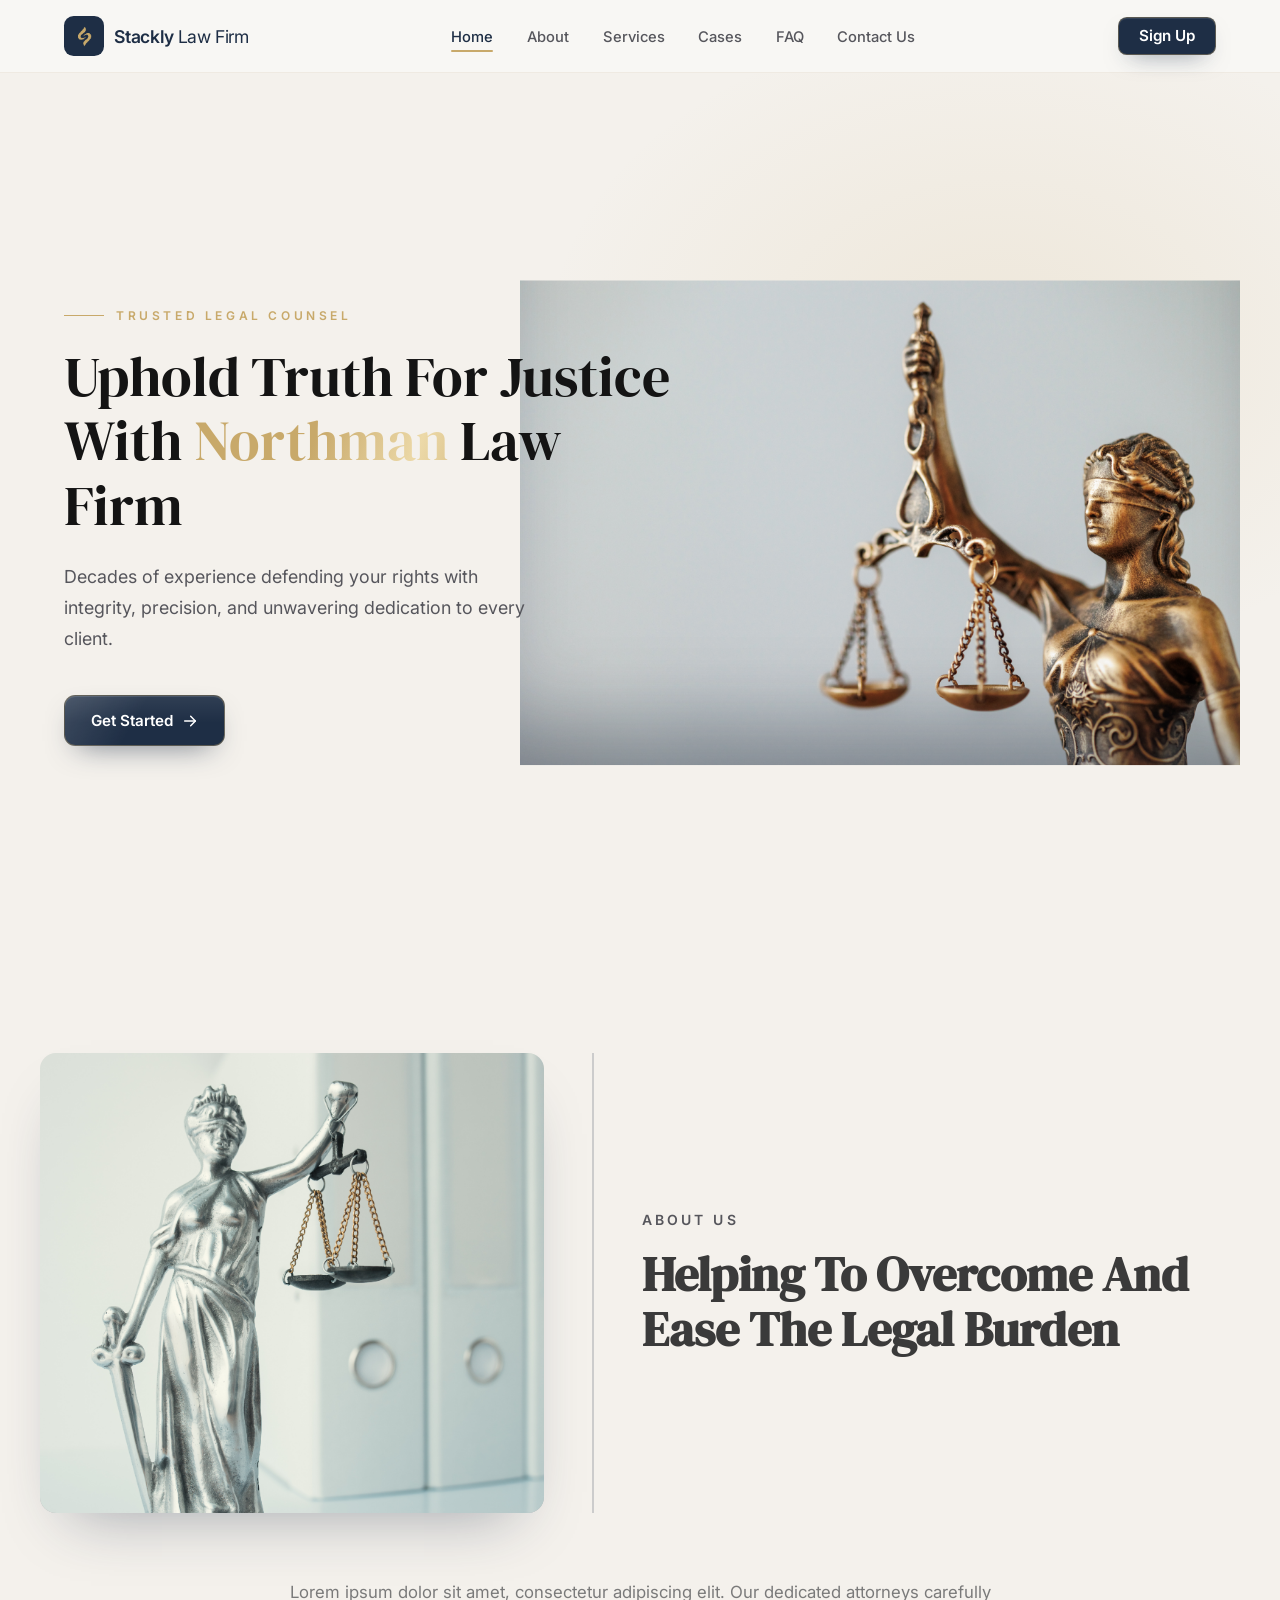
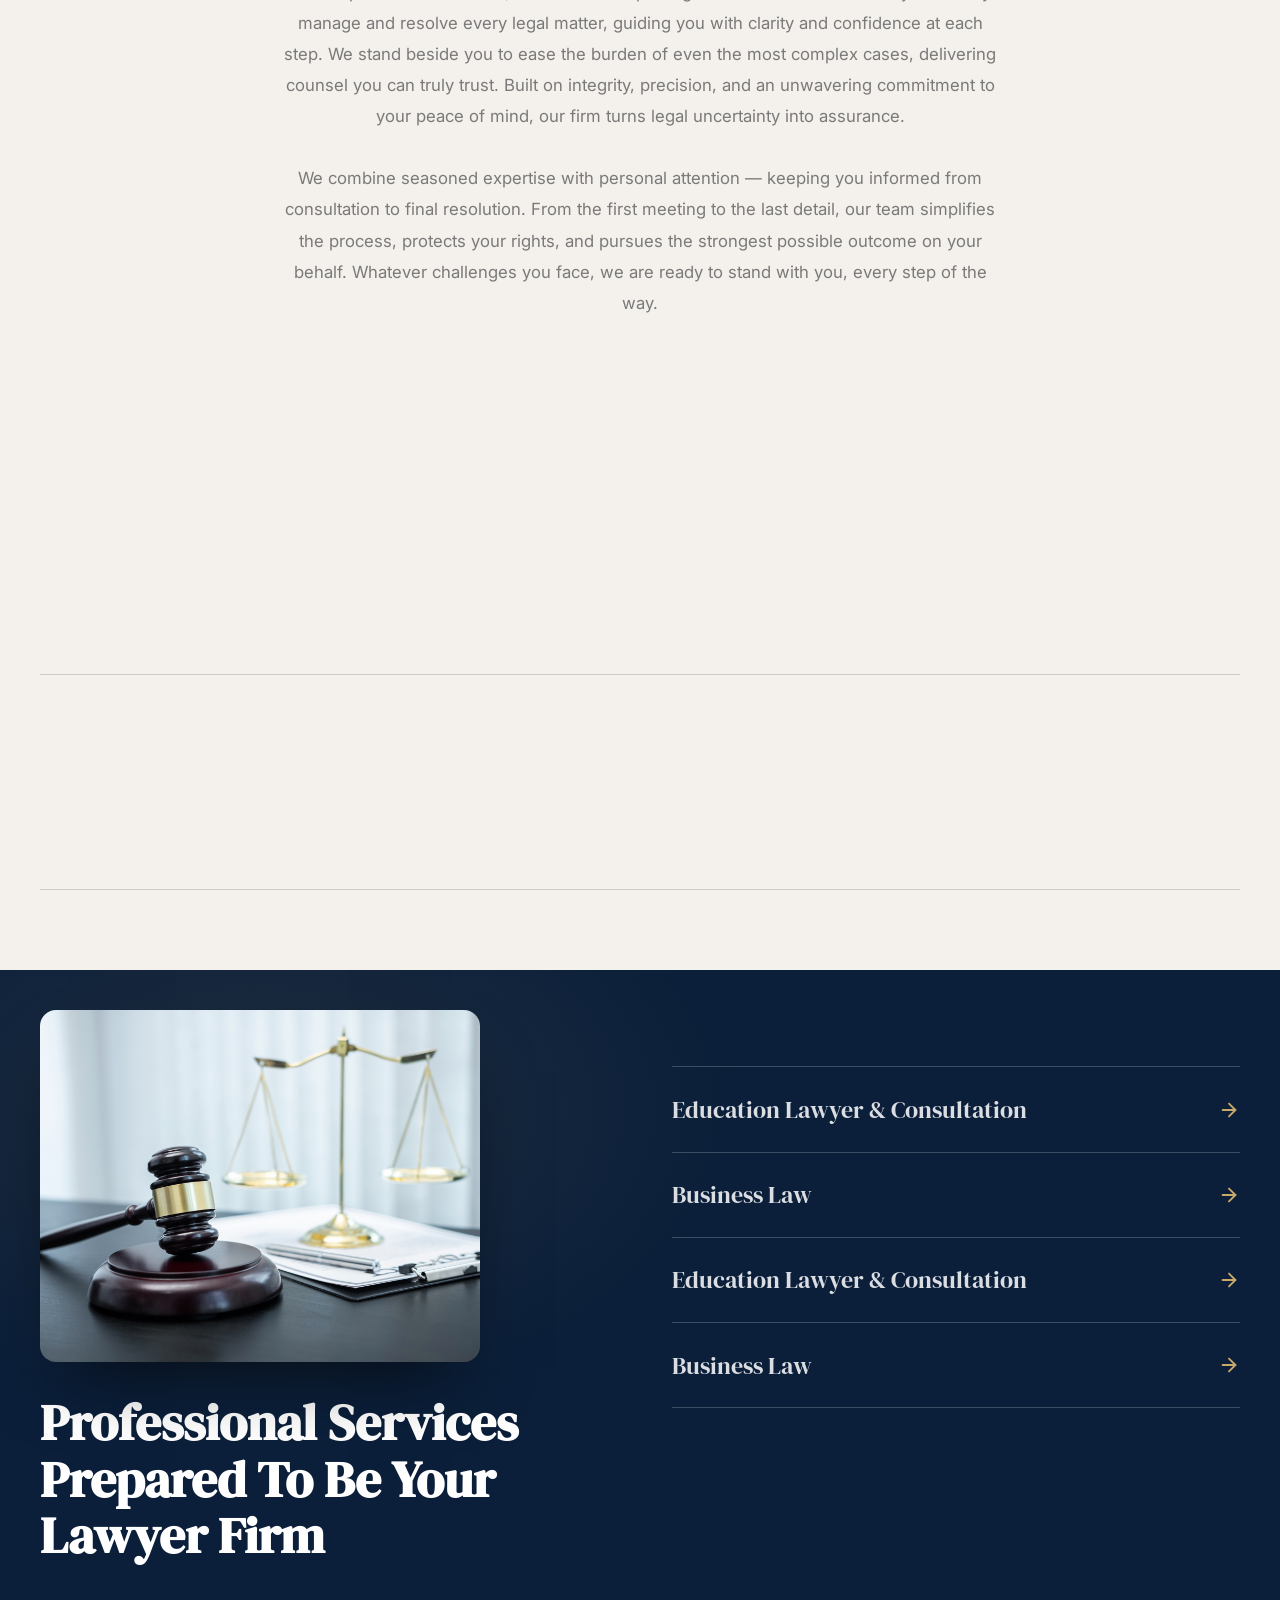
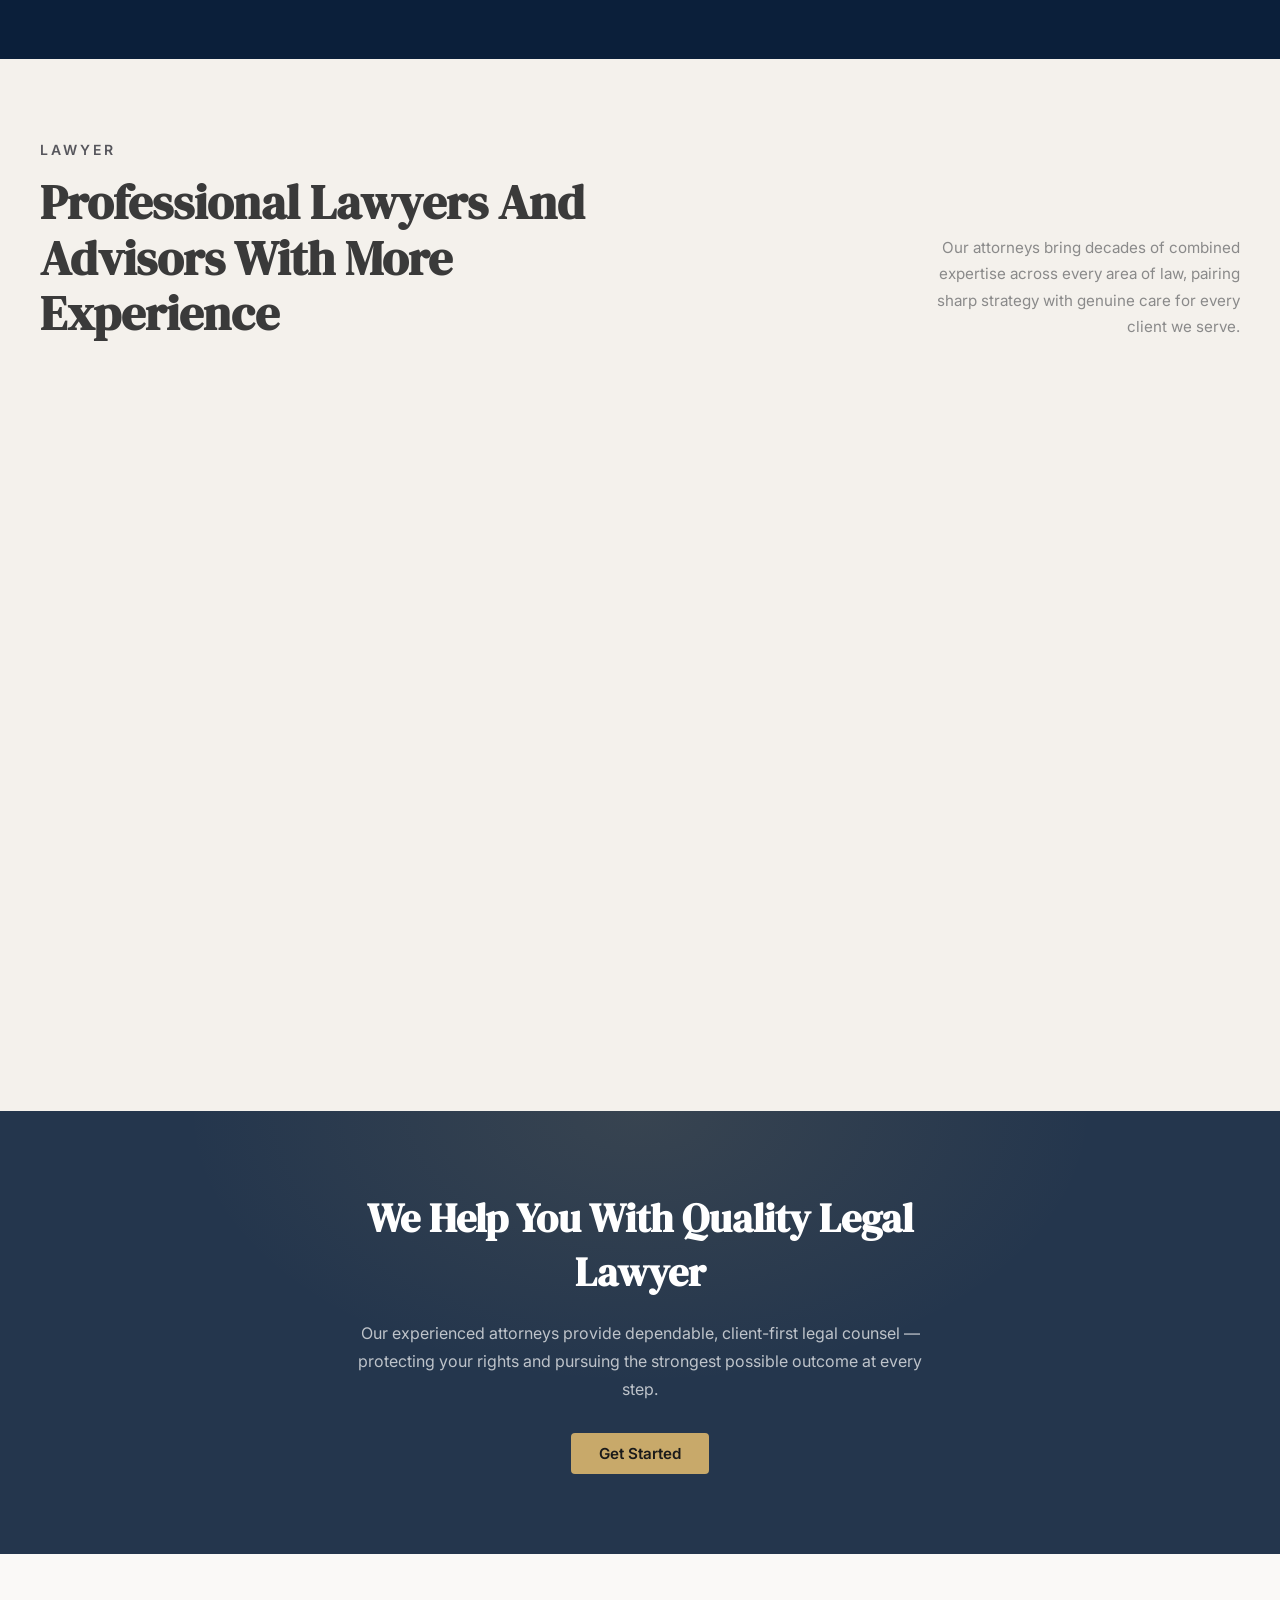
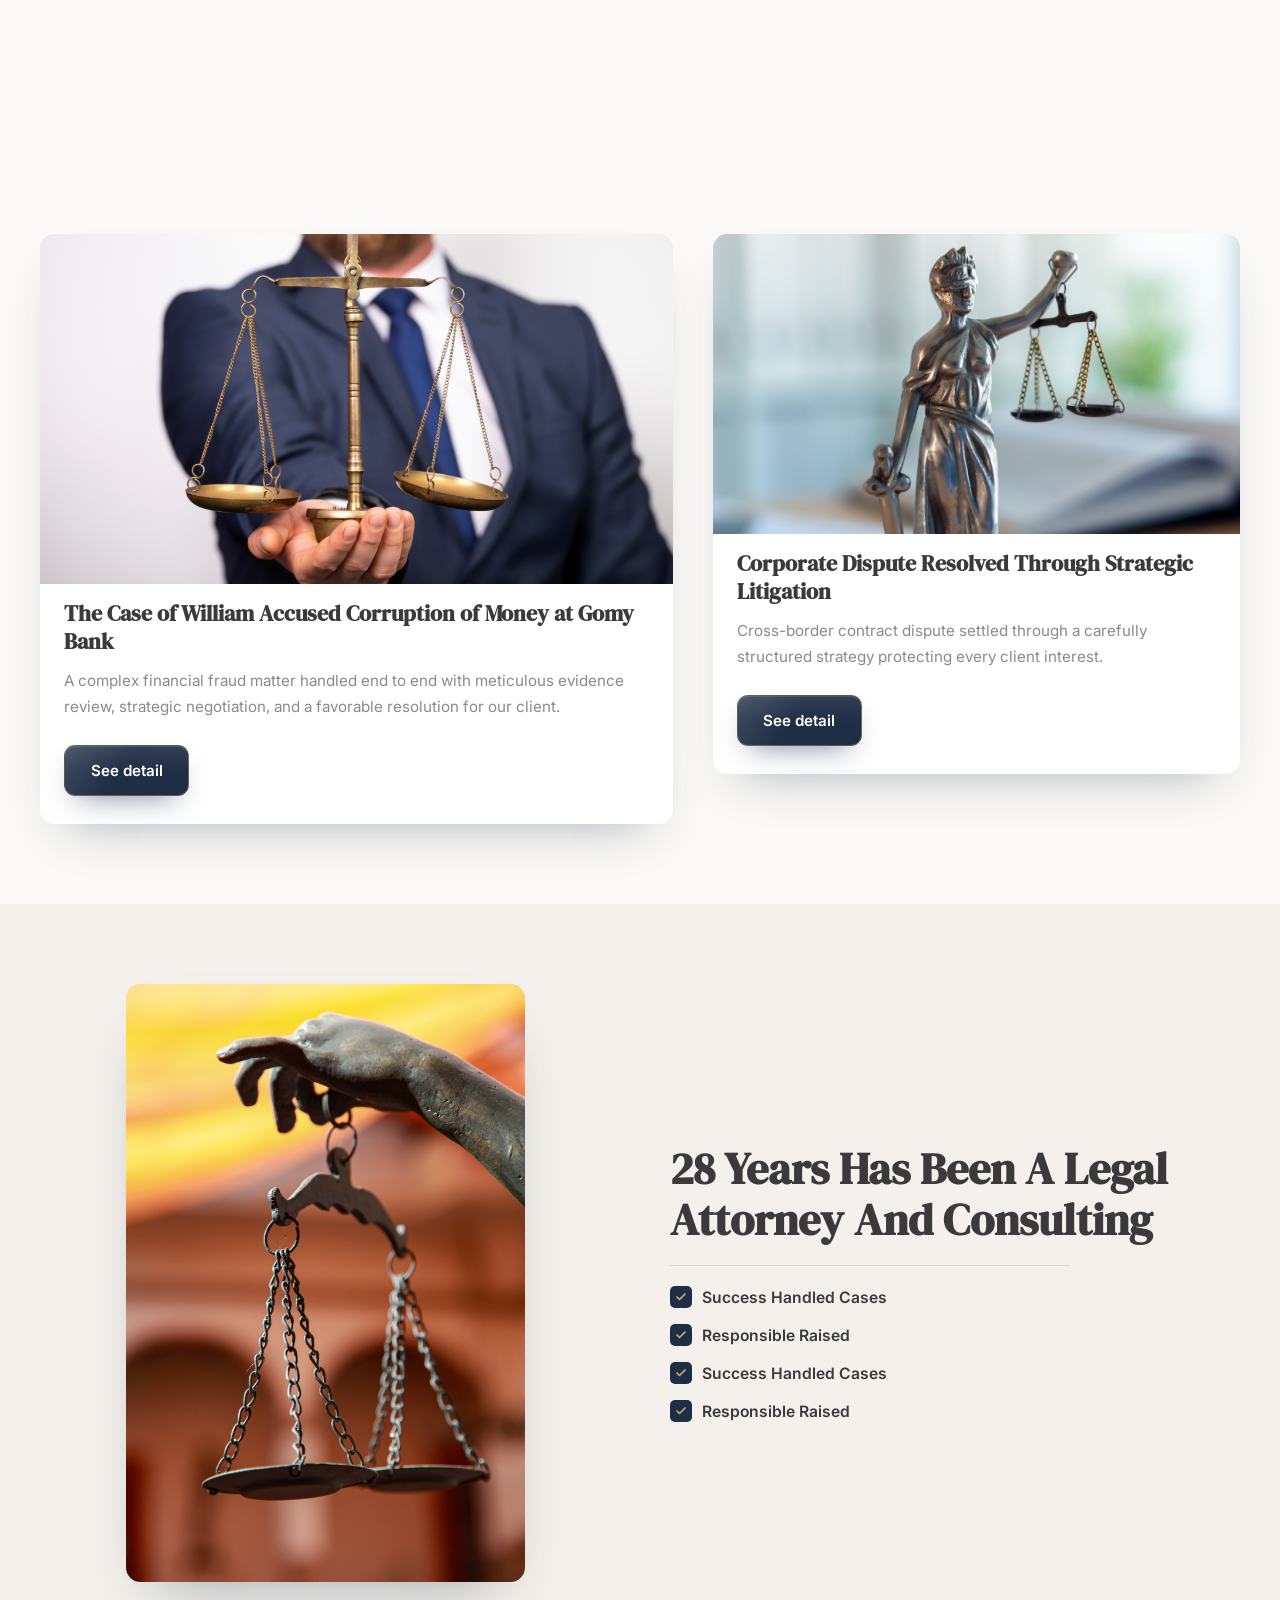
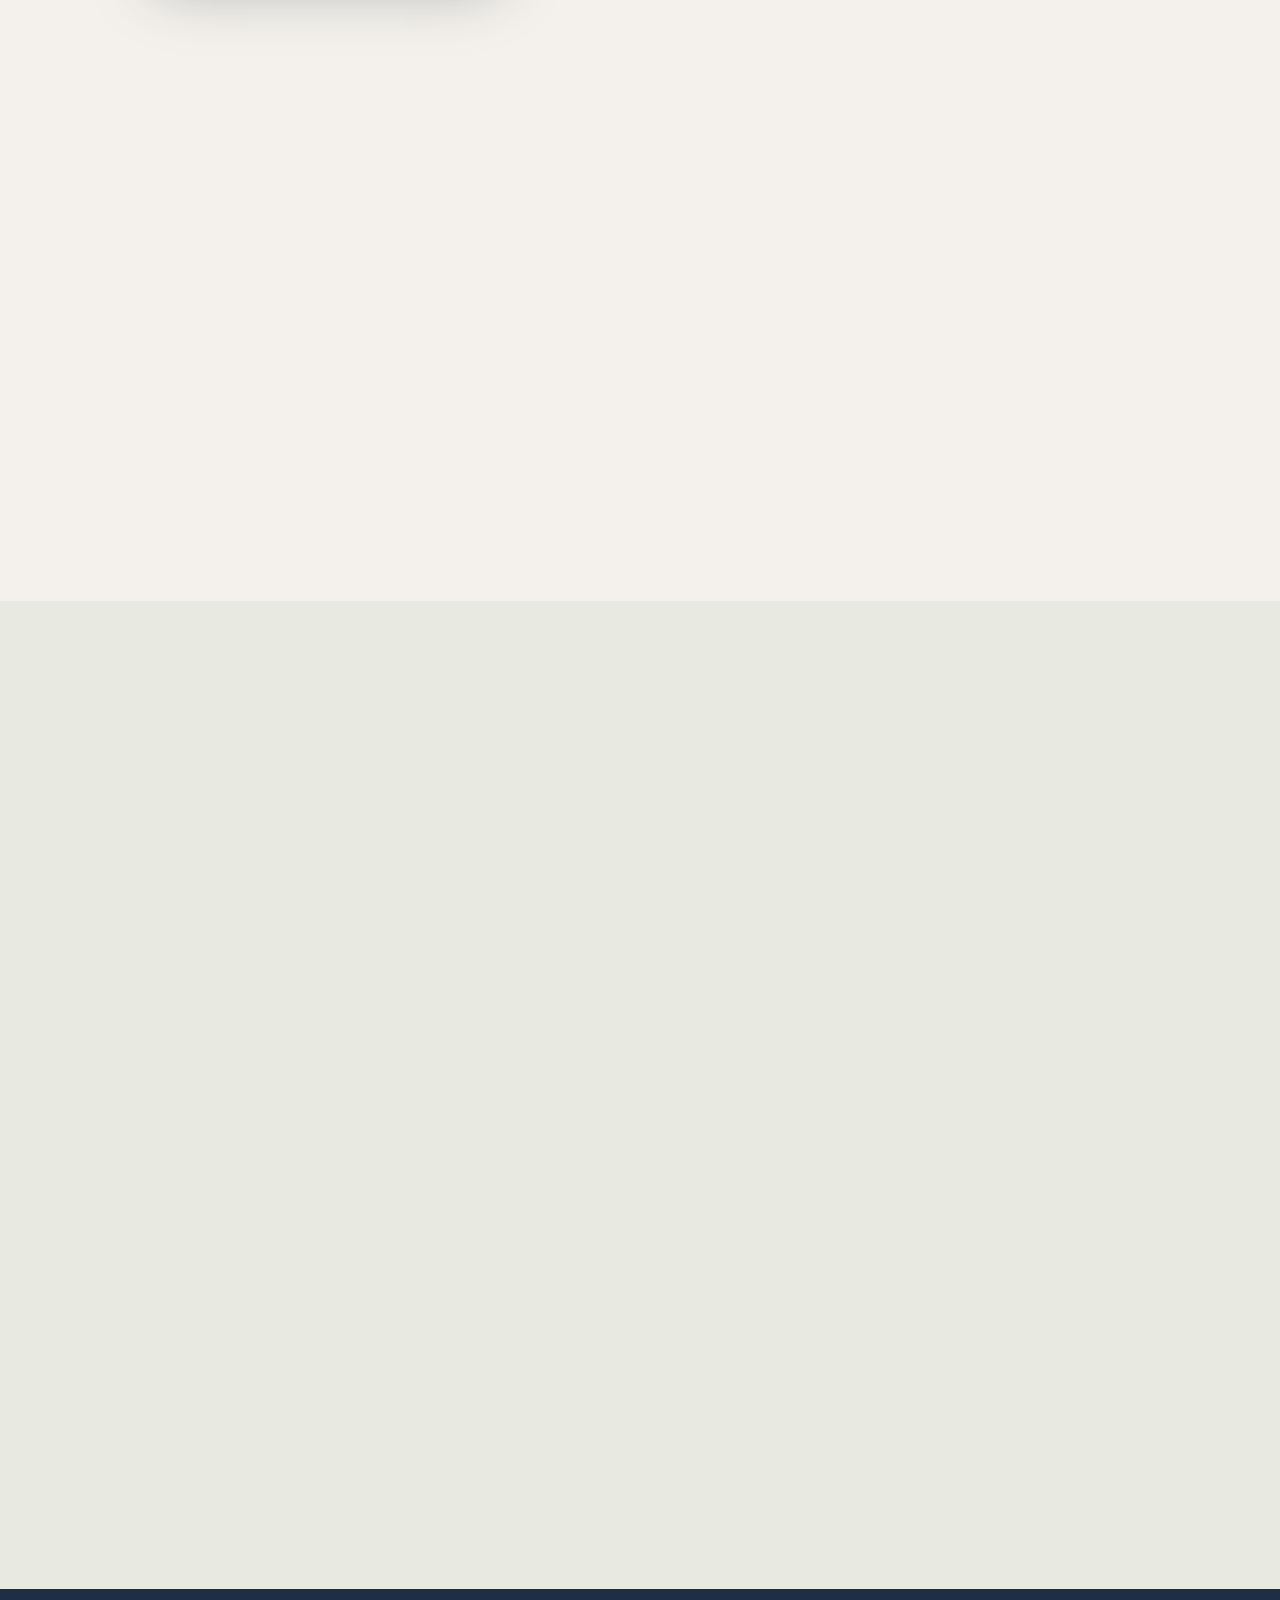
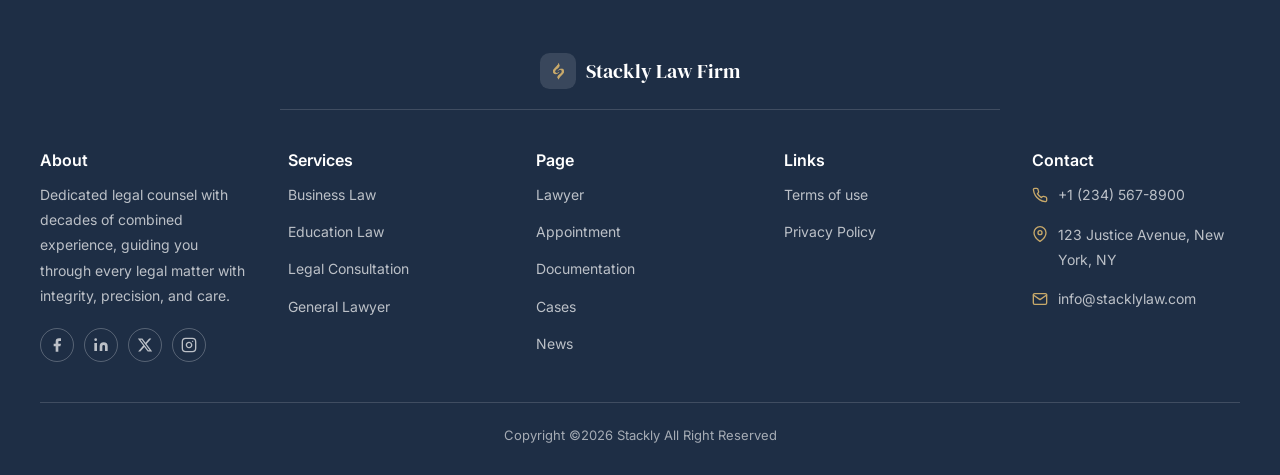
==== index.html @ 325bd368 "first commit" ====
<!DOCTYPE html>
<html lang="en">
  <head>
    <meta charset="UTF-8" />
    <meta name="viewport" content="width=device-width, initial-scale=1.0" />
    <title>Stackly Law Firm</title>
    <meta
      name="description"
      content="Uphold truth for justice with Northman Law Firm."
    />
    <link rel="preconnect" href="https://fonts.googleapis.com" />
    <link rel="preconnect" href="https://fonts.gstatic.com" crossorigin />
    <link
      href="https://fonts.googleapis.com/css2?family=DM+Serif+Display&family=Inter:wght@400;500;600&display=swap"
      rel="stylesheet"
    />
    <link rel="stylesheet" href="styles.css" />
  </head>
  <body>
    <header class="navbar" id="navbar">
      <nav class="nav-inner" aria-label="Main navigation">
        <a href="index.html" class="brand">
          <span class="brand-icon" aria-hidden="true">
            <span class="logo-img"></span>
          </span>
          <span class="brand-text"
            >Stackly <span class="brand-text-light">Law Firm</span></span
          >
        </a>

        <ul class="nav-links">
          <li><a href="index.html" class="nav-link is-active">Home</a></li>
          <li><a href="about.html" class="nav-link">About</a></li>
          <li><a href="services.html" class="nav-link">Services</a></li>
          <li><a href="cases.html" class="nav-link">Cases</a></li>
          <li><a href="faq.html" class="nav-link">FAQ</a></li>
          <li><a href="contact.html" class="nav-link">Contact Us</a></li>
        </ul>

        <div class="nav-actions">
          <a href="signup.html" class="btn btn-cta"><span class="btn-label">Sign Up</span></a>
          <button
            class="nav-toggle"
            id="navToggle"
            aria-label="Open menu"
            aria-expanded="false"
            aria-controls="fullscreenMenu"
          >
            <span></span>
            <span></span>
            <span></span>
          </button>
        </div>
      </nav>
    </header>

    <!-- Premium Fullscreen Mobile Menu -->
    <div class="fs-menu" id="fullscreenMenu" aria-hidden="true" role="dialog" aria-label="Navigation menu">
      <div class="fs-menu__backdrop"></div>
      <div class="fs-menu__panel">
        <div class="fs-menu__header">
          <a href="index.html" class="fs-menu__brand">
            <span class="brand-icon" aria-hidden="true">
              <span class="logo-img"></span>
            </span>
            <span class="brand-text">Stackly <span class="brand-text-light">Law Firm</span></span>
          </a>
          <button class="fs-menu__close" id="fsMenuClose" aria-label="Close menu">
            <svg viewBox="0 0 24 24" fill="none" stroke="currentColor" stroke-width="1.8" stroke-linecap="round" stroke-linejoin="round" aria-hidden="true">
              <line x1="18" y1="6" x2="6" y2="18"/>
              <line x1="6" y1="6" x2="18" y2="18"/>
            </svg>
          </button>
        </div>

        <nav class="fs-menu__nav" aria-label="Mobile navigation">
            <ul class="fs-menu__links">
              <li><a href="index.html" class="fs-menu__link is-active" data-index="0">Home</a></li>
              <li><a href="about.html" class="fs-menu__link" data-index="1">About</a></li>
              <li><a href="services.html" class="fs-menu__link" data-index="2">Services</a></li>
              <li><a href="cases.html" class="fs-menu__link" data-index="3">Cases</a></li>
              <li><a href="faq.html" class="fs-menu__link" data-index="4">FAQ</a></li>
              <li><a href="contact.html" class="fs-menu__link" data-index="5">Contact</a></li>
            </ul>
        </nav>

        <div class="fs-menu__bottom">
          <a href="contact.html" class="fs-menu__cta">
            <span class="fs-menu__cta-text">Get Consultation</span>
            <svg viewBox="0 0 24 24" fill="none" stroke="currentColor" stroke-width="2" stroke-linecap="round" stroke-linejoin="round" aria-hidden="true">
              <line x1="4" y1="12" x2="20" y2="12"/>
              <polyline points="13 5 20 12 13 19"/>
            </svg>
          </a>

          <div class="fs-menu__info">
            <div class="fs-menu__info-block">
              <span class="fs-menu__info-label">Location</span>
              <span class="fs-menu__info-value">Stackly, Salem, Tamil Nadu</span>
            </div>
            <div class="fs-menu__info-block">
              <span class="fs-menu__info-label">Email</span>
              <a href="mailto:info@stackly.com" class="fs-menu__info-value fs-menu__info-link">info@stackly.com</a>
            </div>
            <div class="fs-menu__info-block">
              <span class="fs-menu__info-label">Working Hours</span>
              <span class="fs-menu__info-value">Mon – Sat : 9:00 AM – 7:00 PM</span>
              <span class="fs-menu__info-value fs-menu__info-muted">Sunday : Closed</span>
            </div>
          </div>

          <div class="fs-menu__social">
            <a href="404.html" class="fs-menu__social-link" aria-label="LinkedIn">
              <svg viewBox="0 0 24 24" fill="currentColor"><path d="M20.447 20.452h-3.554v-5.569c0-1.328-.027-3.037-1.852-3.037-1.853 0-2.136 1.445-2.136 2.939v5.667H9.351V9h3.414v1.561h.046c.477-.9 1.637-1.85 3.37-1.85 3.601 0 4.267 2.37 4.267 5.455v6.286zM5.337 7.433a2.062 2.062 0 01-2.063-2.065 2.064 2.064 0 112.063 2.065zm1.782 13.019H3.555V9h3.564v11.452zM22.225 0H1.771C.792 0 0 .774 0 1.729v20.542C0 23.227.792 24 1.771 24h20.451C23.2 24 24 23.227 24 22.271V1.729C24 .774 23.2 0 22.222 0h.003z"/></svg>
            </a>
            <a href="404.html" class="fs-menu__social-link" aria-label="Instagram">
              <svg viewBox="0 0 24 24" fill="currentColor"><path d="M12 2.163c3.204 0 3.584.012 4.85.07 3.252.148 4.771 1.691 4.919 4.919.058 1.265.069 1.645.069 4.849 0 3.205-.012 3.584-.069 4.849-.149 3.225-1.664 4.771-4.919 4.919-1.266.058-1.644.07-4.85.07-3.204 0-3.584-.012-4.849-.07-3.26-.149-4.771-1.699-4.919-4.92-.058-1.265-.07-1.644-.07-4.849 0-3.204.013-3.583.07-4.849.149-3.227 1.664-4.771 4.919-4.919 1.266-.057 1.645-.069 4.849-.069zM12 0C8.741 0 8.333.014 7.053.072 2.695.272.273 2.69.073 7.052.014 8.333 0 8.741 0 12c0 3.259.014 3.668.072 4.948.2 4.358 2.618 6.78 6.98 6.98C8.333 23.986 8.741 24 12 24c3.259 0 3.668-.014 4.948-.072 4.354-.2 6.782-2.618 6.979-6.98.059-1.28.073-1.689.073-4.948 0-3.259-.014-3.667-.072-4.947-.196-4.354-2.617-6.78-6.979-6.98C15.668.014 15.259 0 12 0zm0 5.838a6.162 6.162 0 100 12.324 6.162 6.162 0 000-12.324zM12 16a4 4 0 110-8 4 4 0 010 8zm6.406-11.845a1.44 1.44 0 100 2.881 1.44 1.44 0 000-2.881z"/></svg>
            </a>
            <a href="404.html" class="fs-menu__social-link" aria-label="Twitter">
              <svg viewBox="0 0 24 24" fill="currentColor"><path d="M18.244 2.25h3.308l-7.227 8.26 8.502 11.24H16.17l-5.214-6.817L4.99 21.75H1.68l7.73-8.835L1.254 2.25H8.08l4.713 6.231zm-1.161 17.52h1.833L7.084 4.126H5.117z"/></svg>
            </a>
            <a href="404.html" class="fs-menu__social-link" aria-label="Facebook">
              <svg viewBox="0 0 24 24" fill="currentColor"><path d="M24 12.073c0-6.627-5.373-12-12-12s-12 5.373-12 12c0 5.99 4.388 10.954 10.125 11.854v-8.385H7.078v-3.47h3.047V9.43c0-3.007 1.792-4.669 4.533-4.669 1.312 0 2.686.235 2.686.235v2.953H15.83c-1.491 0-1.956.925-1.956 1.874v2.25h3.328l-.532 3.47h-2.796v8.385C19.612 23.027 24 18.062 24 12.073z"/></svg>
            </a>
          </div>
        </div>
      </div>
    </div>

    <main>
      <section class="hero">
        <div class="hero-container">
          <div class="hero-content">
            <p class="hero-eyebrow">
              <span class="eyebrow-line" aria-hidden="true"></span>
              Trusted Legal Counsel
            </p>

            <h1 class="hero-title">
              Uphold Truth For Justice With
              <span class="gold">Northman</span> Law Firm
            </h1>

            <p class="hero-sub">
              Decades of experience defending your rights with integrity,
              precision, and unwavering dedication to every client.
            </p>

            <a href="#" class="btn btn-primary">
              <span class="btn-label">Get Started</span>
              <svg viewBox="0 0 24 24" fill="none" stroke="currentColor" stroke-width="2.2" stroke-linecap="round" stroke-linejoin="round" aria-hidden="true">
                <line x1="4" y1="12" x2="20" y2="12" />
                <polyline points="13 5 20 12 13 19" />
              </svg>
            </a>
          </div>

          <div class="hero-image">
            <img
              src="images/home-hero.jpg"
              alt="Lady Justice statue holding a set of scales and a sword"
            />
          </div>
        </div>
      </section>

      <section class="about" id="about">
        <div class="about-container">
          <div class="about-top">
            <figure class="about-image reveal">
              <img
                src="images/home-about-img.jpg"
                alt="Lady Justice statue holding scales and a sword"
              />
            </figure>

            <span class="about-divider" aria-hidden="true"></span>

            <div class="about-text">
              <span class="about-label reveal">About Us</span>
              <h2 class="about-title reveal">
                Helping To Overcome And Ease The Legal Burden
              </h2>
            </div>
          </div>

          <div class="about-bottom">
            <p class="about-para reveal">
              Lorem ipsum dolor sit amet, consectetur adipiscing elit. Our
              dedicated attorneys carefully manage and resolve every legal
              matter, guiding you with clarity and confidence at each step. We
              stand beside you to ease the burden of even the most complex
              cases, delivering counsel you can truly trust. Built on
              integrity, precision, and an unwavering commitment to your peace
              of mind, our firm turns legal uncertainty into assurance.
              <br /><br />
              We combine seasoned expertise with personal attention — keeping
              you informed from consultation to final resolution. From the
              first meeting to the last detail, our team simplifies the
              process, protects your rights, and pursues the strongest possible
              outcome on your behalf. Whatever challenges you face, we are
              ready to stand with you, every step of the way.
            </p>

            <a href="#" class="btn btn-primary about-btn reveal">
              <span class="btn-label">See detail</span>
            </a>
          </div>
        </div>
      </section>

      <section class="partners" id="partners">
        <div class="partners-container">
          <h2 class="partners-title reveal">Our Partnership</h2>

          <div class="partners-grid">
            <div class="partner reveal">
              <div class="partner-icon">
                <div class="icon-wrapper">
<svg viewBox="0 0 160 172" xmlns="http://www.w3.org/2000/svg" aria-hidden="true">
                  <path d="M66.0846 66.1913L66.1853 56.5403L56.5136 56.0471L51.7586 63.2648L56.7139 72.706H60.9311L66.0846 66.1913ZM89.0167 67.2502L88.8512 51.3821L105.918 50.5118L114.092 62.9218L106.113 78.1281H96.8281L89.6124 69.0075L89.0167 67.2502ZM93.8151 56.5403L93.9153 66.1913L99.0698 72.7054H103.292L108.244 63.2695L103.487 56.0471L93.8151 56.5403ZM84.4793 80.1718L80.0002 75.4486L75.5216 80.1724L72.1138 76.2754L78.2968 69.7548H81.7035L87.8876 76.2748L84.4793 80.1718ZM113.565 32.9377C114.99 36.6921 118.17 45.0266 121.583 53.6409C126.479 65.9974 124.422 68.9486 120.299 74.8611C119.891 75.4456 119.475 76.0414 119.364 76.2047C116.56 80.3186 120.883 84.7536 120.896 84.766L120.434 89.0549L105.503 98.6505L97.5561 95.3357V137.057H92.6281V91.4168L95.9582 88.8858L105.039 92.6721L115.484 85.9593C113.731 83.0229 111.959 78.0657 115.437 72.9641C115.976 72.1721 116.193 71.8615 116.391 71.5786C119.342 67.3457 120.814 65.2331 117.078 55.8007C112.312 43.7743 108.249 32.9689 108.237 32.9377H113.565ZM37.1526 32.9377C36.1268 50.3745 16.7615 58.4956 5.45607 46.0584C-6.18197 33.2547 1.99792 11.1448 18.6732 11.1448V16.5675C6.36935 16.5675 0.403293 32.8328 8.94153 42.2256C17.1445 51.2502 31.1956 45.5587 32.2096 32.9377H37.1526ZM127.79 32.9377C128.805 45.5587 142.856 51.2502 151.059 42.2256C159.597 32.8333 153.632 16.5675 141.327 16.5675V11.1448C158.003 11.1448 166.182 33.2559 154.543 46.0584C143.239 58.4956 123.874 50.3739 122.848 32.9377H127.79ZM47.1119 120.793H42.1839V99.5651H47.1119V120.793ZM117.817 120.793H112.889V99.5651H117.817V120.793ZM57.2421 137.057H52.3136V103.431H57.2421V137.057ZM107.687 137.057H102.758V103.431H107.687V137.057ZM67.3728 91.4168V137.057H62.4437V95.3357L54.4963 98.6505L39.5667 89.0549L39.1045 84.766C39.1162 84.7536 43.44 80.318 40.6359 76.2047C40.5239 76.0414 40.1093 75.4456 39.7012 74.8611C35.5793 68.9486 33.5214 65.9974 38.4178 53.6409C41.8309 45.0266 45.0111 36.6921 46.4348 32.9377H51.7629C51.7511 32.9689 47.6882 43.7743 42.9226 55.8007C39.1853 65.2331 40.6589 67.3457 43.6098 71.5786C43.8075 71.8615 44.0233 72.1721 44.5633 72.9641C48.0412 78.0657 46.2698 83.0229 44.5167 85.9593L54.9607 92.6721L64.0416 88.8858L67.3728 91.4168ZM77.503 137.057H72.5739V91.4168H77.503V137.057ZM87.4259 137.057H82.4974V91.4168H87.4259V137.057ZM79.9996 22.2902H141.398C148.885 22.2902 152.712 32.293 147.376 38.173L147.381 38.1777C142.446 43.6069 134.012 40.4571 133.027 32.9377H138.084C138.968 35.5848 142.068 36.3556 143.896 34.3443C144.182 34.3443 146.074 31.2458 143.896 28.8497C143.258 28.1467 142.373 27.7117 141.398 27.7117L18.6014 27.7129C13.9515 27.7129 13.9515 35.4817 18.6014 35.4817C20.1039 35.4817 21.4136 34.4445 21.9166 32.9377H26.9736C25.987 40.4571 17.5548 43.6069 12.6198 38.1777C7.30191 32.3283 11.0906 22.2902 18.6014 22.2902H79.9996ZM82.4642 154.861H116.658V160.284H43.342V154.861H82.4642ZM80.0002 11.1448H141.327V16.5675H18.6732V11.1448H80.0002ZM82.4642 143.715H107.687V149.138H52.3141V143.715H82.4642ZM80.0002 -9.15527e-05H128.239V5.42264H31.7618V-9.15527e-05H80.0002ZM33.2182 171.428H129.696V166.006H81.4577H33.2182V171.428ZM71.1218 53.9827L70.9831 67.2502L70.3863 69.0075L63.1717 78.1281H53.8819L45.9045 62.926L54.0823 50.5118L71.1486 51.3821L71.1218 53.9827Z" fill="#3A3A38"/>
                </svg>
                </div>
              </div>
              <span class="partner-name">Alexander Reed</span>
            </div>

            <div class="partner reveal">
              <div class="partner-icon">
                <div class="icon-wrapper">
<svg viewBox="0 0 160 160" fill="none" xmlns="http://www.w3.org/2000/svg" aria-hidden="true">
                  <path d="M69.4641 49.7867C76.4687 50.8527 84.0615 50.8501 91.0651 49.7792L97.0792 34.3441L63.4377 34.3559L69.4641 49.7867ZM87.1589 55.8965L97.7769 144.529L79.9506 160L62.1156 144.542L72.6736 55.8318C75.1704 56.0823 77.7078 56.2227 80.2673 56.2219C82.5859 56.221 84.8879 56.1042 87.1589 55.8965Z" fill="#3A3A38"/>
                  <path d="M55.9658 23.2432H103.927L108.51 15.9674H51.3831L55.9658 23.2432ZM158.889 22.996C156.601 15.1856 150.974 8.89674 143.693 4.83307C140.059 2.80627 136.066 1.3755 131.926 0.63826C130.445 0.374298 128.953 0.20784 127.449 0.120422C126.822 0.0842743 125.178 0.00608826 124.924 0.00105286V0.000198364H35.0738L35.073 0.00105286C34.8198 0.00608826 33.1776 0.0842743 32.5506 0.120422C31.0477 0.20784 29.5545 0.374298 28.0737 0.63826C23.9338 1.3755 19.9403 2.80627 16.3075 4.83307C9.02509 8.89674 3.39817 15.1856 1.11125 22.996C-1.09278 30.5215 0.0229016 38.7505 4.09228 45.5287C8.2128 52.3925 15.4202 57.3313 23.6974 58.3998C31.4463 59.4001 39.5251 56.8404 44.9933 51.4863C50.2348 46.3542 52.3162 39.0254 50.3485 32.0935C48.477 25.4969 43.0371 19.9193 35.8191 18.7348C29.2123 17.6512 22.1372 20.3657 18.8987 26.1098C16.9433 29.5791 16.7211 33.8874 18.7937 37.3593C20.704 40.5604 24.3448 42.8781 28.2995 42.5469C30.3439 42.3762 32.3803 41.5516 33.7879 40.1048C34.1839 39.6971 34.5288 39.244 34.8066 38.7556C35.0042 38.4067 35.1197 38.3327 34.7705 38.1226C34.363 37.8779 34.1169 37.5989 33.7121 37.8864C33.2297 38.2293 32.779 38.6253 32.2745 38.9372C31.4843 39.4247 30.3897 39.6256 29.4646 39.6593C27.496 39.7299 25.8097 38.9111 24.4603 37.5871C22.9645 36.0899 22.3595 33.3906 23.0315 31.3251C23.663 29.3858 25.1412 27.744 26.9483 26.6982C29.0262 25.4961 31.546 25.1556 33.9149 25.623C36.0087 26.0358 37.9199 27.2161 39.2535 28.4426C40.4926 29.7523 41.4848 31.1822 42.0969 32.8576C43.4348 36.5228 42.8713 40.6748 40.49 43.8364C38.0963 47.0141 34.2254 49.1384 30.2116 49.8058C25.9385 50.5154 21.4731 49.6032 17.9117 47.2402C14.6397 45.0697 12.1437 41.8492 10.7026 38.3227C7.81945 31.2671 9.26058 22.9935 14.3257 17.1712C18.2522 12.6586 23.7856 9.73402 29.7195 8.40329C32.1501 7.85771 34.6514 7.65343 37.1482 7.65343H122.851C125.348 7.65343 127.849 7.85771 130.28 8.40329C136.214 9.73402 141.748 12.6586 145.674 17.1712C150.739 22.9935 152.18 31.2671 149.297 38.3227C147.857 41.8492 145.361 45.0697 142.089 47.2402C138.526 49.6032 134.061 50.5154 129.789 49.8058C125.774 49.1384 121.903 47.0141 119.509 43.8364C117.129 40.6748 116.565 36.5228 117.903 32.8576C118.515 31.1822 119.508 29.7523 120.747 28.4426C122.079 27.2161 123.991 26.0358 126.085 25.623C128.453 25.1556 130.974 25.4961 133.051 26.6982C134.858 27.744 136.336 29.3858 136.968 31.3251C137.64 33.3906 137.035 36.0899 135.54 37.5871C134.19 38.9111 132.504 39.7299 130.535 39.6593C129.61 39.6256 128.515 39.4247 127.726 38.9372C127.22 38.6253 126.77 38.2293 126.287 37.8864C125.882 37.5989 125.636 37.8779 125.229 38.1226C124.88 38.3327 124.995 38.4067 125.193 38.7556C125.471 39.244 125.815 39.6971 126.212 40.1048C127.619 41.5516 129.655 42.3762 131.7 42.5469C135.655 42.8781 139.295 40.5604 141.207 37.3593C143.279 33.8874 143.057 29.5791 141.101 26.1098C137.862 20.3657 130.787 17.6512 124.181 18.7348C116.962 19.9193 111.522 25.4969 109.651 32.0935C107.684 39.0254 109.765 46.3542 115.006 51.4863C120.474 56.8404 128.553 59.4001 136.302 58.3998C144.579 57.3313 151.787 52.3925 155.907 45.5287C159.976 38.7505 161.093 30.5215 158.889 22.996ZM49.1094 69.1684C49.1094 66.0757 46.4794 63.5689 43.2355 63.5689C39.9908 63.5689 37.3608 66.0757 37.3608 69.1684V136.725H40.4618L49.1094 69.1684ZM110.782 69.1684C110.782 66.0757 113.413 63.5689 116.657 63.5689C119.902 63.5689 122.532 66.0757 122.532 69.1684V136.725H119.431L110.782 69.1684Z" fill="#3A3A38"/>
                </svg>
                </div>
              </div>
              <span class="partner-name">Margaret Shaw</span>
            </div>

            <div class="partner reveal">
              <div class="partner-icon">
                <div class="icon-wrapper">
<svg viewBox="0 0 160 160" fill="none" xmlns="http://www.w3.org/2000/svg" aria-hidden="true">
                  <path fill-rule="evenodd" fill="#3A3A38" d="M80 6L6 42L154 42Z M16 42L144 42L144 150L16 150Z M26 42L38 42L38 118L26 118Z M50 42L62 42L62 118L50 118Z M98 42L110 42L110 118L98 118Z M122 42L134 42L134 118L122 118Z M6 150L154 150L154 160L6 160Z"/>
                </svg>
                </div>
              </div>
              <span class="partner-name">Jonathan Cole</span>
            </div>

            <div class="partner reveal">
              <div class="partner-icon">
                <div class="icon-wrapper">
<svg viewBox="0 0 160 160" fill="none" xmlns="http://www.w3.org/2000/svg" aria-hidden="true">
                  <path d="M80 16.1938C69.6675 16.1938 59.5495 16.9824 49.9116 18.4815V25.7753C59.5235 24.2625 69.6455 23.467 80 23.467C90.3545 23.467 100.477 24.2625 110.088 25.7753V18.4815C100.451 16.9824 90.3332 16.1938 80 16.1938ZM110.088 152.513H49.9116V160H110.088V152.513ZM104.509 137.479H55.4901V144.966H104.509V137.479ZM55.4901 39.5461H104.509V32.0592H55.4901V39.5461ZM95.5774 47.093H89.7664V129.932H95.5774V47.093ZM82.9052 47.093H77.0942V129.932H82.9052V47.093ZM70.233 129.932H64.422V47.093H70.233V129.932Z" fill="#3A3A38"/>
                  <path d="M138.178 80.6964L136.87 22.2778C137.097 22.2924 137.323 22.2907 137.547 22.265L148.205 80.9692C144.913 80.8053 141.563 80.7221 138.178 80.6964ZM124.606 80.9692L135.338 21.8574C135.535 21.9552 135.733 22.0341 135.932 22.0976L134.62 80.6964C131.24 80.7221 127.894 80.8053 124.606 80.9692ZM25.3804 80.6964L24.0683 22.0976C24.2675 22.0341 24.4653 21.9552 24.6617 21.8574L35.3939 80.9692C32.1064 80.8053 28.7604 80.7221 25.3804 80.6964ZM11.7951 80.9692L22.4533 22.265C22.677 22.2907 22.9028 22.2924 23.1299 22.2778L21.8219 80.6964C18.4372 80.7221 15.0872 80.8053 11.7951 80.9692ZM152.501 81.2361L138.816 21.902C139.691 21.4944 140.473 20.7745 141.058 19.7979C142.834 20.5659 144.604 21.3665 146.365 22.2083C146.469 21.9355 146.837 21.2438 146.771 20.9959C146.656 20.5574 145.392 19.8975 145.103 19.6718C137.39 13.6359 128.74 9.43898 120.034 6.47939C110.719 3.31301 101.188 1.3737 91.5799 0.526756C72.496 -1.15511 53.0205 1.11284 34.7199 8.44958C30.2882 10.2259 25.8699 12.3479 21.6933 14.966C19.8012 16.1519 17.9071 17.3618 16.0888 18.7288C15.2423 19.3646 14.4112 20.0399 13.5773 20.7041C13.0978 21.086 13.1564 21.0628 13.4328 21.7158C13.7358 22.4314 13.9017 22.0719 14.5091 21.7819C15.4475 21.3348 16.3772 20.8568 17.323 20.4364C17.8518 20.2021 18.3819 19.9764 18.9114 19.7465C19.5002 20.7487 20.294 21.4867 21.1838 21.902L7.49929 81.2361C4.96978 81.4094 2.46091 81.6077 0 81.8591C5.12962 92.6334 13.7771 99.729 23.6015 99.729C33.4251 99.729 42.0726 92.6334 47.2022 81.8591C44.732 81.6068 42.2138 81.4086 39.675 81.2353L25.808 21.0542C27.0228 19.9138 27.7567 18.1341 27.8413 16.242C30.8017 15.226 33.7901 14.3293 36.7858 13.5458C55.4255 8.67012 74.6319 7.29545 93.6046 8.70101C103.211 9.41238 112.771 10.8986 122.214 13.2927C125.569 14.1431 128.881 15.1599 132.161 16.3106C132.261 18.177 132.992 19.9275 134.192 21.0542L120.325 81.2353C117.786 81.4086 115.268 81.6068 112.798 81.8591C117.927 92.6334 126.575 99.729 136.399 99.729C146.223 99.729 154.87 92.6334 160 81.8591C157.539 81.6077 155.03 81.4094 152.501 81.2361Z" fill="#3A3A38"/>
                </svg>
                </div>
              </div>
              <span class="partner-name">Elena Voss</span>
            </div>
          </div>
        </div>
      </section>

      <section class="services" id="services">
        <div class="services-container">
          <div class="services-left">
            <div class="services-image reveal-left">
              <img
                src="images/judge-gravel.jpg"
                alt="Judge gravel memorial statue"
              />
            </div>
            <h2 class="services-title reveal">
              Professional Services Prepared To Be Your Lawyer Firm
            </h2>
          </div>

          <ul class="services-list">
            <li class="service-item reveal-right">
              <a href="404.html" class="service-link">
                <span class="service-name">Education Lawyer &amp; Consultation</span>
                <span class="service-arrow" aria-hidden="true">
                  <svg viewBox="0 0 24 24" fill="none" stroke="currentColor" stroke-width="2" stroke-linecap="round" stroke-linejoin="round">
                    <line x1="5" y1="12" x2="19" y2="12" />
                    <polyline points="12 5 19 12 12 19" />
                  </svg>
                </span>
              </a>
            </li>
            <li class="service-item reveal-right">
              <a href="404.html" class="service-link">
                <span class="service-name">Business Law</span>
                <span class="service-arrow" aria-hidden="true">
                  <svg viewBox="0 0 24 24" fill="none" stroke="currentColor" stroke-width="2" stroke-linecap="round" stroke-linejoin="round">
                    <line x1="5" y1="12" x2="19" y2="12" />
                    <polyline points="12 5 19 12 12 19" />
                  </svg>
                </span>
              </a>
            </li>
            <li class="service-item reveal-right">
              <a href="404.html" class="service-link">
                <span class="service-name">Education Lawyer &amp; Consultation</span>
                <span class="service-arrow" aria-hidden="true">
                  <svg viewBox="0 0 24 24" fill="none" stroke="currentColor" stroke-width="2" stroke-linecap="round" stroke-linejoin="round">
                    <line x1="5" y1="12" x2="19" y2="12" />
                    <polyline points="12 5 19 12 12 19" />
                  </svg>
                </span>
              </a>
            </li>
            <li class="service-item reveal-right">
              <a href="404.html" class="service-link">
                <span class="service-name">Business Law</span>
                <span class="service-arrow" aria-hidden="true">
                  <svg viewBox="0 0 24 24" fill="none" stroke="currentColor" stroke-width="2" stroke-linecap="round" stroke-linejoin="round">
                    <line x1="5" y1="12" x2="19" y2="12" />
                    <polyline points="12 5 19 12 12 19" />
                  </svg>
                </span>
              </a>
            </li>
          </ul>
        </div>
      </section>

      <section class="team" id="team">
        <div class="team-container">
          <div class="team-header">
            <div class="team-heading">
              <span class="team-label reveal">Lawyer</span>
              <h2 class="team-title reveal">
                Professional Lawyers And Advisors With More Experience
              </h2>
            </div>

            <p class="team-desc reveal">
              Our attorneys bring decades of combined expertise across every
              area of law, pairing sharp strategy with genuine care for every
              client we serve.
            </p>
          </div>

          <div class="team-grid">
            <article class="team-card reveal">
              <figure class="team-card-image">
                <img
                  src="images/person-1.jpg"
                  alt="John Anderson, Senior Partner"
                  onerror="this.style.display='none'"
                />
              </figure>
              <h3 class="team-name">Jennifer smith</h3>
              <p class="team-role">Senior Business lawyer</p>
            </article>

            <article class="team-card reveal">
              <figure class="team-card-image">
                <img
                  src="images/person-2.jpg"
                  alt="Sarah Mitchell, Criminal Defense Attorney"
                  onerror="this.style.display='none'"
                />
              </figure>
              <h3 class="team-name">Sarah Mitchell</h3>
              <p class="team-role">Criminal Defense Attorney</p>
            </article>

            <article class="team-card reveal">
              <figure class="team-card-image">
                <img
                  src="images/person-3.jpg"
                  alt="David Lawson, Corporate Counsel"
                  onerror="this.style.display='none'"
                />
              </figure>
              <h3 class="team-name">David Lawson</h3>
              <p class="team-role">Corporate Counsel</p>
            </article>
          </div>
        </div>
      </section>

      <section class="cta">
        <div class="cta-container">
          <h2 class="cta-title">We Help You With Quality Legal Lawyer</h2>
          <p class="cta-desc">
            Our experienced attorneys provide dependable, client-first legal
            counsel — protecting your rights and pursuing the strongest possible
            outcome at every step.
          </p>
          <a href="#" class="btn cta-btn"><span class="btn-label">Get Started</span></a>
        </div>
      </section>

      <section class="cases" id="cases">
        <div class="cases-container">
          <div class="cases-header">
            <div class="cases-heading">
              <span class="cases-label reveal">Cases</span>
              <h2 class="cases-title reveal">
                We Have Handled Cases From Some Of Our Clients
              </h2>
            </div>

            <a href="#" class="cases-more reveal">See more &rarr;</a>
          </div>

          <div class="cases-grid">
            <article class="case-card case-card-large reveal">
              <figure class="case-image">
                <img
                  src="images/home-cases-1.jpg"
                  alt="The case of William accused of corruption at Gomy Bank"
                  onerror="this.style.display='none'"
                />
              </figure>

              <div class="case-body">
                <h3 class="case-title">
                  The Case of William Accused Corruption of Money at Gomy Bank
                </h3>
                <p class="case-desc">
                  A complex financial fraud matter handled end to end with
                  meticulous evidence review, strategic negotiation, and a
                  favorable resolution for our client.
                </p>
                <a href="#" class="btn btn-primary"><span class="btn-label">See detail</span></a>
              </div>
            </article>

            <article class="case-card case-card-small reveal">
              <figure class="case-image">
                <img
                  src="images/home-cases-2.jpg"
                  alt="Business dispute resolved through litigation"
                  onerror="this.style.display='none'"
                />
              </figure>

              <div class="case-body">
                <h3 class="case-title">
                  Corporate Dispute Resolved Through Strategic Litigation
                </h3>
                <p class="case-desc">
                  Cross-border contract dispute settled through a carefully
                  structured strategy protecting every client interest.
                </p>
                <a href="#" class="btn btn-primary"><span class="btn-label">See detail</span></a>
              </div>
            </article>
          </div>
        </div>
      </section>

      <section class="experience" id="experience">
        <div class="experience-container">
          <figure class="experience-image reveal">
            <img
              src="images/home-reputation.jpg"
              alt="Seasoned attorney consulting with a client"
              onerror="this.style.display='none'"
            />
          </figure>

          <div class="experience-content">
            <h2 class="experience-title reveal">
              28 Years Has Been A Legal Attorney And Consulting
            </h2>

            <span class="experience-divider reveal" aria-hidden="true"></span>

            <ul class="experience-list">
              <li class="experience-item reveal">
                <span class="experience-check" aria-hidden="true">
                  <svg viewBox="0 0 24 24" fill="none" stroke="currentColor" stroke-width="3.5" stroke-linecap="round" stroke-linejoin="round">
                    <polyline points="20 6 9 17 4 12" />
                  </svg>
                </span>
                Success Handled Cases
              </li>
              <li class="experience-item reveal">
                <span class="experience-check" aria-hidden="true">
                  <svg viewBox="0 0 24 24" fill="none" stroke="currentColor" stroke-width="3.5" stroke-linecap="round" stroke-linejoin="round">
                    <polyline points="20 6 9 17 4 12" />
                  </svg>
                </span>
                Responsible Raised
              </li>
              <li class="experience-item reveal">
                <span class="experience-check" aria-hidden="true">
                  <svg viewBox="0 0 24 24" fill="none" stroke="currentColor" stroke-width="3.5" stroke-linecap="round" stroke-linejoin="round">
                    <polyline points="20 6 9 17 4 12" />
                  </svg>
                </span>
                Success Handled Cases
              </li>
              <li class="experience-item reveal">
                <span class="experience-check" aria-hidden="true">
                  <svg viewBox="0 0 24 24" fill="none" stroke="currentColor" stroke-width="3.5" stroke-linecap="round" stroke-linejoin="round">
                    <polyline points="20 6 9 17 4 12" />
                  </svg>
                </span>
                Responsible Raised
              </li>
            </ul>
          </div>
        </div>
      </section>

      <section class="testimonials" id="testimonials">
        <div class="testimonials-container">
          <div class="testimonials-top">
            <div class="testimonials-heading">
              <span class="testimonials-label reveal">Testimonials</span>
              <h2 class="testimonials-title reveal">
                Our Happy Client Say About Us
              </h2>
            </div>

            <figure class="testimonials-decor reveal">
              <img
                src="images/test-pillar.jpg"
                alt=""
                onerror="this.style.display='none'"
              />
            </figure>
          </div>

          <article class="testimonial-card reveal">
            <figure class="testimonial-avatar">
              <img
                src="images/test-person.jpg"
                alt="Portrait of John Anderson"
                onerror="this.style.display='none'"
              />
            </figure>

            <div class="testimonial-content">
              <blockquote class="testimonial-quote">
                Our experience with this firm was exceptional. They handled every
                detail with care and transparency, guiding us through the process
                and securing a result beyond our expectations.
              </blockquote>

              <div class="testimonial-user">
                <strong class="testimonial-name">John Anderson</strong>

                <span class="testimonial-rating" aria-label="Rated 4.5 out of 5">
                  <svg class="star" viewBox="0 0 24 24" fill="currentColor" aria-hidden="true">
                    <path d="M12 2l3.09 6.26 6.91 1-5 4.87 1.18 6.88L12 17.77 6.82 21l1.18-6.88-5-4.87 6.91-1L12 2z" />
                  </svg>
                  <svg class="star" viewBox="0 0 24 24" fill="currentColor" aria-hidden="true">
                    <path d="M12 2l3.09 6.26 6.91 1-5 4.87 1.18 6.88L12 17.77 6.82 21l1.18-6.88-5-4.87 6.91-1L12 2z" />
                  </svg>
                  <svg class="star" viewBox="0 0 24 24" fill="currentColor" aria-hidden="true">
                    <path d="M12 2l3.09 6.26 6.91 1-5 4.87 1.18 6.88L12 17.77 6.82 21l1.18-6.88-5-4.87 6.91-1L12 2z" />
                  </svg>
                  <svg class="star" viewBox="0 0 24 24" fill="currentColor" aria-hidden="true">
                    <path d="M12 2l3.09 6.26 6.91 1-5 4.87 1.18 6.88L12 17.77 6.82 21l1.18-6.88-5-4.87 6.91-1L12 2z" />
                  </svg>
                  <svg class="star star-half" viewBox="0 0 24 24" aria-hidden="true">
                    <defs>
                      <linearGradient id="starHalf" x1="0" y1="0" x2="1" y2="0">
                        <stop offset="50%" stop-color="#c8a96a" />
                        <stop offset="50%" stop-color="#e3ded5" />
                      </linearGradient>
                    </defs>
                    <path fill="url(#starHalf)" d="M12 2l3.09 6.26 6.91 1-5 4.87 1.18 6.88L12 17.77 6.82 21l1.18-6.88-5-4.87 6.91-1L12 2z" />
                  </svg>
                  <span class="rating-value">4.5</span>
                </span>

                <span class="testimonial-reviews">312 Reviews</span>
              </div>
            </div>
          </article>
        </div>
      </section>

      <section class="blog" id="blog">
        <div class="blog-container">
          <div class="blog-header">
            <div class="blog-heading">
              <span class="blog-label reveal">News</span>
              <h2 class="blog-title reveal">
                The Latest News<br />And Blog From Northman
              </h2>
            </div>

            <a href="#" class="blog-more reveal">See more &rarr;</a>
          </div>

          <div class="blog-grid">
            <article class="blog-card reveal">
              <figure class="blog-card-media">
                <img
                  src="images/home-blog-1.jpg"
                  alt="Courtroom scene illustrating a successful legal case"
                  onerror="this.style.display='none'"
                />
              </figure>

              <div class="blog-card-content">
                <h3 class="blog-post-title">7 Cases Have Been Success</h3>
                <span class="blog-divider" aria-hidden="true"></span>
                <p class="blog-desc">
                  We take a closer look at the landmark matters our firm has
                  won, the strategies behind them, and what each outcome means
                  for the clients we represent.
                </p>
                <a href="#" class="btn blog-btn"><span class="btn-label">Read now</span></a>
              </div>
            </article>

            <article class="blog-card reveal">
              <figure class="blog-card-media">
                <img
                  src="images/home-blog-2.jpg"
                  alt="Scales of justice in a professional legal setting"
                  onerror="this.style.display='none'"
                />
              </figure>

              <div class="blog-card-content">
                <h3 class="blog-post-title">7 Cases Have Been Success</h3>
                <span class="blog-divider" aria-hidden="true"></span>
                <p class="blog-desc">
                  A guided look at how strategic representation turns complex
                  disputes into fair and favorable resolutions for our clients.
                </p>
                <a href="#" class="btn blog-btn"><span class="btn-label">Read now</span></a>
              </div>
            </article>

            <article class="blog-card reveal">
              <figure class="blog-card-media">
                <img
                  src="images/home-blog-3.jpg"
                  alt="Legal team reviewing case documents"
                  onerror="this.style.display='none'"
                />
              </figure>

              <div class="blog-card-content">
                <h3 class="blog-post-title">7 Cases Have Been Success</h3>
                <span class="blog-divider" aria-hidden="true"></span>
                <p class="blog-desc">
                  Discover the key principles behind a winning defense and how
                  preparation turns every detail into a strategic advantage.
                </p>
                <a href="#" class="btn blog-btn"><span class="btn-label">Read now</span></a>
              </div>
            </article>

            <article class="blog-card reveal">
              <figure class="blog-card-media">
                <img
                  src="images/home-blog-4.jpg"
                  alt="Attorney consulting with a client at the firm"
                  onerror="this.style.display='none'"
                />
              </figure>

              <div class="blog-card-content">
                <h3 class="blog-post-title">7 Cases Have Been Success</h3>
                <span class="blog-divider" aria-hidden="true"></span>
                <p class="blog-desc">
                  Insights on building lasting client relationships and
                  delivering counsel that protects what matters most at every
                  stage.
                </p>
                <a href="#" class="btn blog-btn"><span class="btn-label">Read now</span></a>
              </div>
            </article>
          </div>
        </div>
      </section>

      </main>

    <footer class="footer">
      <div class="footer-container">
        <div class="footer-head">
          <a href="index.html" class="footer-brand">
            <span class="footer-brand-icon" aria-hidden="true">
              <span class="logo-img"></span>
            </span>
            Stackly Law Firm
          </a>
          <span class="footer-divider" aria-hidden="true"></span>
        </div>

        <div class="footer-grid">
          <div class="footer-col footer-about">
            <h3 class="footer-title">About</h3>
            <p class="footer-about-text">
              Dedicated legal counsel with decades of combined experience,
              guiding you through every legal matter with integrity, precision,
              and care.
            </p>
            <ul class="footer-social">
              <li>
                <a href="404.html" class="footer-social-link" aria-label="Facebook">
                  <svg viewBox="0 0 24 24" fill="currentColor" aria-hidden="true">
                    <path d="M18 2h-3a5 5 0 0 0-5 5v3H7v4h3v8h4v-8h3l1-4h-4V7a1 1 0 0 1 1-1h3z" />
                  </svg>
                </a>
              </li>
              <li>
                <a href="404.html" class="footer-social-link" aria-label="LinkedIn">
                  <svg viewBox="0 0 24 24" fill="currentColor" aria-hidden="true">
                    <path d="M16 8a6 6 0 0 1 6 6v7h-4v-7a2 2 0 0 0-2-2 2 2 0 0 0-2 2v7h-4v-7a6 6 0 0 1 6-6z" />
                    <rect x="2" y="9" width="4" height="12" />
                    <circle cx="4" cy="4" r="2" />
                  </svg>
                </a>
              </li>
              <li>
                <a href="404.html" class="footer-social-link" aria-label="Twitter">
                  <svg viewBox="0 0 24 24" fill="currentColor" aria-hidden="true">
                    <path d="M18.244 2.25h3.308l-7.227 8.26 8.502 11.24H16.17l-5.214-6.817L4.99 21.75H1.68l7.73-8.835L1.254 2.25H8.08l4.713 6.231zm-1.161 17.52h1.833L7.084 4.126H5.117z" />
                  </svg>
                </a>
              </li>
              <li>
                <a href="404.html" class="footer-social-link" aria-label="Instagram">
                  <svg viewBox="0 0 24 24" fill="none" stroke="currentColor" stroke-width="2" stroke-linecap="round" stroke-linejoin="round" aria-hidden="true">
                    <rect x="2" y="2" width="20" height="20" rx="5" ry="5" />
                    <path d="M16 11.37A4 4 0 1 1 12.63 8 4 4 0 0 1 16 11.37z" />
                    <line x1="17.5" y1="6.5" x2="17.51" y2="6.5" />
                  </svg>
                </a>
              </li>
            </ul>
          </div>

          <div class="footer-col">
            <h3 class="footer-title">Services</h3>
            <ul class="footer-links">
              <li><a href="404.html" class="footer-link">Business Law</a></li>
              <li><a href="404.html" class="footer-link">Education Law</a></li>
              <li><a href="404.html" class="footer-link">Legal Consultation</a></li>
              <li><a href="404.html" class="footer-link">General Lawyer</a></li>
            </ul>
          </div>

          <div class="footer-col">
            <h3 class="footer-title">Page</h3>
            <ul class="footer-links">
              <li><a href="404.html" class="footer-link">Lawyer</a></li>
              <li><a href="404.html" class="footer-link">Appointment</a></li>
              <li><a href="404.html" class="footer-link">Documentation</a></li>
              <li><a href="404.html" class="footer-link">Cases</a></li>
              <li><a href="404.html" class="footer-link">News</a></li>
            </ul>
          </div>

          <div class="footer-col">
            <h3 class="footer-title">Links</h3>
            <ul class="footer-links">
              <li><a href="404.html" class="footer-link">Terms of use</a></li>
              <li><a href="404.html" class="footer-link">Privacy Policy</a></li>
            </ul>
          </div>

          <div class="footer-col footer-contact">
            <h3 class="footer-title">Contact</h3>
            <ul class="footer-contact-list">
              <li class="footer-contact-item">
                <svg viewBox="0 0 24 24" fill="none" stroke="currentColor" stroke-width="2" stroke-linecap="round" stroke-linejoin="round" aria-hidden="true">
                  <path d="M22 16.92v3a2 2 0 0 1-2.18 2 19.79 19.79 0 0 1-8.63-3.07 19.5 19.5 0 0 1-6-6 19.79 19.79 0 0 1-3.07-8.67A2 2 0 0 1 4.11 2h3a2 2 0 0 1 2 1.72 12.84 12.84 0 0 0 .7 2.81 2 2 0 0 1-.45 2.11L8.09 9.91a16 16 0 0 0 6 6l1.27-1.27a2 2 0 0 1 2.11-.45 12.84 12.84 0 0 0 2.81.7A2 2 0 0 1 22 16.92z" />
                </svg>
                <a href="404.html" class="footer-link">+1 (234) 567-8900</a>
              </li>
              <li class="footer-contact-item">
                <svg viewBox="0 0 24 24" fill="none" stroke="currentColor" stroke-width="2" stroke-linecap="round" stroke-linejoin="round" aria-hidden="true">
                  <path d="M21 10c0 7-9 13-9 13s-9-6-9-13a9 9 0 0 1 18 0z" />
                  <circle cx="12" cy="10" r="3" />
                </svg>
                <a href="404.html" class="footer-link">123 Justice Avenue, New York, NY</a>
              </li>
              <li class="footer-contact-item">
                <svg viewBox="0 0 24 24" fill="none" stroke="currentColor" stroke-width="2" stroke-linecap="round" stroke-linejoin="round" aria-hidden="true">
                  <path d="M4 4h16c1.1 0 2 .9 2 2v12c0 1.1-.9 2-2 2H4c-1.1 0-2-.9-2-2V6c0-1.1.9-2 2-2z" />
                  <polyline points="22,6 12,13 2,6" />
                </svg>
                <a href="404.html" class="footer-link">info@stacklylaw.com</a>
              </li>
            </ul>
          </div>
        </div>

        <div class="footer-bottom">
          <span class="footer-bottom-divider" aria-hidden="true"></span>
          <p class="footer-copy">Copyright &copy;2026 Stackly All Right Reserved</p>
        </div>
      </div>
    </footer>

    <script src="script.js"></script>
  </body>
</html>
---- styles.css ----
/* ============================================================
   Stackly Law Firm — Styles
   Premium animations: entrance reveals, Ken Burns, gold shimmer,
   shine sweeps, parallax, sticky navbar blur
   ============================================================ */

:root {
  --navy: #1e2e45;
  --navy-dark: #162338;
  --gold: #c8a96a;
  --gold-light: #e3c88f;
  --cream: #faf9f7;
  --cream-dark: #efeae2;
  --hero-bg: #f4f1ec;
  --cta: #e8832a;
  --cta-dark: #d4741f;
  --text: #141414;
  --muted: #56565c;

  --font-serif: "DM Serif Display", Georgia, "Times New Roman", serif;
  --font-sans: "Inter", system-ui, -apple-system, "Segoe UI", sans-serif;

  --ease-premium: cubic-bezier(0.22, 1, 0.36, 1);
  --nav-h: 72px;
}

*,
*::before,
*::after {
  margin: 0;
  padding: 0;
  box-sizing: border-box;
}

html {
  scroll-behavior: smooth;
}

body {
  font-family: var(--font-sans);
  background: #e8e9e1;
  color: var(--text);
  -webkit-font-smoothing: antialiased;
  overflow-x: hidden;
  overflow-wrap: break-word;
  word-wrap: break-word;
}

a {
  text-decoration: none;
  color: inherit;
}

ul {
  list-style: none;
}

img {
  display: block;
  max-width: 100%;
}

/* ============================================================
   Buttons
   ============================================================ */

.btn {
  position: relative;
  display: inline-flex;
  align-items: center;
  justify-content: center;
  gap: 0.6rem;
  border: none;
  cursor: pointer;
  font-family: var(--font-sans);
  font-weight: 600;
  font-size: 0.95rem;
  line-height: 1;
  border-radius: 0.55rem;
  overflow: hidden;
  white-space: nowrap;
  transition:
    background 0.35s var(--ease-premium),
    box-shadow 0.35s var(--ease-premium),
    transform 0.35s var(--ease-premium),
    color 0.35s var(--ease-premium);
}

.btn svg {
  width: 1rem;
  height: 1rem;
  transition: transform 0.35s var(--ease-premium);
  position: relative;
  z-index: 1;
}

.btn-label {
  position: relative;
  z-index: 1;
}

.btn-primary {
  background: #1e2e45;
  color: #fff;
  padding: 1.05rem 1.6rem;
  border-radius: 0.7rem;
  border: 1px solid rgba(200, 169, 106, 0.35);
  background-image: linear-gradient(
    120deg,
    rgba(255, 255, 255, 0.14),
    rgba(255, 255, 255, 0) 45%
  );
  box-shadow:
    0 12px 30px -14px rgba(30, 46, 69, 0.7),
    inset 0 1px 0 rgba(255, 255, 255, 0.12);
  transition:
    transform 0.4s var(--ease-premium),
    box-shadow 0.4s var(--ease-premium),
    border-color 0.4s var(--ease-premium),
    background-color 0.4s var(--ease-premium);
}

.btn-primary::before {
  content: "";
  position: absolute;
  inset: 0;
  background: linear-gradient(
    180deg,
    rgba(255, 255, 255, 0.16),
    transparent 55%
  );
  opacity: 0.5;
  transition: opacity 0.4s var(--ease-premium);
  pointer-events: none;
}

.btn-primary:hover {
  background-color: var(--navy-dark);
  transform: translateY(-3px) scale(1.02);
  border-color: rgba(200, 169, 106, 0.6);
  box-shadow:
    0 24px 46px -18px rgba(30, 46, 69, 0.8),
    0 0 0 4px rgba(200, 169, 106, 0.22),
    inset 0 1px 0 rgba(255, 255, 255, 0.16);
}

.btn-primary:hover::before {
  opacity: 1;
}

.btn-primary:active {
  transform: translateY(-1px) scale(0.99);
  transition-duration: 0.12s;
}

.btn-primary:hover svg {
  transform: translateX(5px);
}

.btn-primary::after {
  content: "";
  position: absolute;
  top: 0;
  left: -80%;
  width: 50%;
  height: 100%;
  background: linear-gradient(
    120deg,
    transparent,
    rgba(255, 255, 255, 0.4),
    transparent
  );
  transform: skewX(-22deg);
  transition: left 0.7s var(--ease-premium);
}

.btn-primary:hover::after {
  left: 140%;
}

/* click ripple */
.btn-ripple {
  position: absolute;
  border-radius: 50%;
  background: rgba(255, 255, 255, 0.45);
  transform: scale(0);
  animation: ripple 0.7s var(--ease-premium) forwards;
  pointer-events: none;
  z-index: 0;
}

@keyframes ripple {
  to {
    transform: scale(4);
    opacity: 0;
  }
}

.btn-cta {
  background: #1e2e45;
  color: #fff;
  padding: 0.68rem 1.25rem;
  border: 1px solid rgba(200, 169, 106, 0.35);
  box-shadow:
    0 10px 24px -12px rgba(30, 46, 69, 0.6),
    inset 0 1px 0 rgba(255, 255, 255, 0.1);
}

.btn-cta:hover {
  background: var(--navy-dark);
  transform: translateY(-2px);
  border-color: rgba(200, 169, 106, 0.6);
  box-shadow:
    0 16px 30px -14px rgba(30, 46, 69, 0.7),
    0 0 0 3px rgba(200, 169, 106, 0.2);
}

/* ============================================================
   Navbar
   ============================================================ */

.navbar {
  position: sticky;
  top: 0;
  z-index: 100;
  background: rgba(250, 249, 247, 0.9);
  -webkit-backdrop-filter: blur(14px);
  backdrop-filter: blur(14px);
  border-bottom: 1px solid var(--cream-dark);
  animation: slideDown 0.9s var(--ease-premium) both;
  transition: box-shadow 0.4s var(--ease-premium);
}

.navbar.scrolled {
  box-shadow:
    0 1px 0 rgba(11, 31, 58, 0.04),
    0 18px 40px -24px rgba(11, 31, 58, 0.28);
}

.nav-inner {
  max-width: 1200px;
  margin: 0 auto;
  height: var(--nav-h);
  padding: 0 1.5rem;
  display: flex;
  align-items: center;
  justify-content: space-between;
  gap: 2rem;
  min-width: 0;
}

.brand {
  display: inline-flex;
  align-items: center;
  gap: 0.65rem;
}

.brand-icon {
  display: grid;
  place-items: center;
  width: 40px;
  height: 40px;
  border-radius: 0.6rem;
  background: var(--navy);
  color: var(--gold);
  transition: transform 0.4s var(--ease-premium);
}

.brand:hover .brand-icon {
  transform: rotate(-8deg) scale(1.06);
}

.brand-icon svg {
  width: 20px;
  height: 20px;
}

.logo-img {
  width: 26px;
  height: 26px;
  background-color: var(--gold);
  -webkit-mask: url("images/logo-icon.png") center / contain no-repeat;
  mask: url("images/logo-icon.png") center / contain no-repeat;
}

.brand-text {
  font-weight: 600;
  font-size: 1.1rem;
  letter-spacing: -0.02em;
  color: var(--navy);
}

.brand-text-light {
  font-weight: 400;
  color: var(--navy);
}

.nav-links {
  display: none;
  align-items: center;
  gap: 2.1rem;
}

.nav-link {
  position: relative;
  font-size: 0.92rem;
  font-weight: 500;
  color: var(--muted);
  padding: 0.35rem 0;
  transition: color 0.3s var(--ease-premium);
}

.nav-link::after {
  content: "";
  position: absolute;
  left: 0;
  bottom: 0;
  width: 100%;
  height: 2px;
  border-radius: 2px;
  background: var(--gold);
  transform: scaleX(0);
  transform-origin: left;
  transition: transform 0.4s var(--ease-premium);
}

.nav-link:hover,
.nav-link.is-active {
  color: var(--navy);
}

.nav-link:hover::after,
.nav-link.is-active::after {
  transform: scaleX(1);
}

.nav-actions {
  display: flex;
  align-items: center;
  gap: 0.9rem;
}

/* Hamburger */
.nav-toggle {
  display: grid;
  place-content: center;
  width: 42px;
  height: 42px;
  border: 1px solid var(--cream-dark);
  border-radius: 0.6rem;
  background: transparent;
  cursor: pointer;
  padding: 0;
}

.nav-toggle span {
  display: block;
  width: 18px;
  height: 2px;
  margin: 2.5px auto;
  border-radius: 2px;
  background: var(--navy);
  transition:
    transform 0.4s var(--ease-premium),
    opacity 0.3s;
}

.nav-toggle[aria-expanded="true"] span:nth-child(1) {
  transform: translateY(7px) rotate(45deg);
}

.nav-toggle[aria-expanded="true"] span:nth-child(2) {
  opacity: 0;
  transform: translateX(-8px);
}

.nav-toggle[aria-expanded="true"] span:nth-child(3) {
  transform: translateY(-7px) rotate(-45deg);
}

/* ============================================================
   Fullscreen Mobile Menu — Premium Legal Navigation
   ============================================================ */

/* Lock body scroll when menu is open */
body.fs-menu-open {
  overflow: hidden;
}

/* Backdrop overlay */
.fs-menu__backdrop {
  position: fixed;
  inset: 0;
  background: rgba(22, 35, 56, 0.6);
  -webkit-backdrop-filter: blur(6px);
  backdrop-filter: blur(6px);
  opacity: 0;
  visibility: hidden;
  transition:
    opacity 0.45s var(--ease-premium),
    visibility 0.45s;
  z-index: 998;
}

/* Main panel — slides from right */
.fs-menu {
  position: fixed;
  inset: 0;
  z-index: 999;
  pointer-events: none;
}

.fs-menu[aria-hidden="false"] {
  pointer-events: auto;
}

.fs-menu[aria-hidden="false"] .fs-menu__backdrop {
  opacity: 1;
  visibility: visible;
}

.fs-menu__panel {
  position: absolute;
  inset: 0;
  left: auto;
  width: 100%;
  max-width: 420px;
  background: var(--navy);
  display: flex;
  flex-direction: column;
  transform: translateX(100%);
  opacity: 0;
  z-index: 999;
  transition:
    transform 0.5s var(--ease-premium),
    opacity 0.4s var(--ease-premium);
  overflow-y: auto;
  -webkit-overflow-scrolling: touch;
}

.fs-menu[aria-hidden="false"] .fs-menu__panel {
  transform: translateX(0);
  opacity: 1;
}

/* Header: logo + close */
.fs-menu__header {
  display: flex;
  align-items: center;
  justify-content: space-between;
  padding: 1.25rem 1.75rem;
  border-bottom: 1px solid rgba(255, 255, 255, 0.08);
  flex-shrink: 0;
}

.fs-menu__brand {
  display: inline-flex;
  align-items: center;
  gap: 0.65rem;
}

.fs-menu__brand .brand-icon {
  background: rgba(255, 255, 255, 0.1);
  border: 1px solid rgba(200, 169, 106, 0.25);
}

.fs-menu__brand .brand-text {
  color: #fff;
  font-size: 1.05rem;
}

.fs-menu__brand .brand-text-light {
  color: rgba(255, 255, 255, 0.6);
}

.fs-menu__close {
  display: grid;
  place-items: center;
  width: 44px;
  height: 44px;
  border: 1px solid rgba(255, 255, 255, 0.12);
  border-radius: 0.6rem;
  background: transparent;
  color: #fff;
  cursor: pointer;
  transition:
    background 0.3s var(--ease-premium),
    border-color 0.3s var(--ease-premium),
    transform 0.3s var(--ease-premium);
}

.fs-menu__close svg {
  width: 20px;
  height: 20px;
}

.fs-menu__close:hover {
  background: rgba(255, 255, 255, 0.08);
  border-color: rgba(200, 169, 106, 0.4);
  transform: rotate(90deg);
}

.fs-menu__close:focus-visible {
  outline: 2px solid var(--gold);
  outline-offset: 2px;
}

/* Navigation links */
.fs-menu__nav {
  flex: 1;
  display: flex;
  align-items: center;
  padding: 2rem 1.75rem;
}

.fs-menu__links {
  width: 100%;
}

.fs-menu__link {
  display: block;
  font-family: var(--font-serif);
  font-size: clamp(1.75rem, 5vw, 2.3rem);
  font-weight: 400;
  color: rgba(255, 255, 255, 0.7);
  padding: 0.6rem 0;
  position: relative;
  transition:
    color 0.35s var(--ease-premium),
    transform 0.35s var(--ease-premium);
  opacity: 0;
  transform: translateX(30px);
}

.fs-menu[aria-hidden="false"] .fs-menu__link {
  opacity: 1;
  transform: translateX(0);
}

/* Stagger delay via data-index */
.fs-menu[aria-hidden="false"] .fs-menu__link[data-index="0"] { transition-delay: 0.12s; }
.fs-menu[aria-hidden="false"] .fs-menu__link[data-index="1"] { transition-delay: 0.17s; }
.fs-menu[aria-hidden="false"] .fs-menu__link[data-index="2"] { transition-delay: 0.22s; }
.fs-menu[aria-hidden="false"] .fs-menu__link[data-index="3"] { transition-delay: 0.27s; }
.fs-menu[aria-hidden="false"] .fs-menu__link[data-index="4"] { transition-delay: 0.32s; }
.fs-menu[aria-hidden="false"] .fs-menu__link[data-index="5"] { transition-delay: 0.37s; }

/* Underline animation */
.fs-menu__link::after {
  content: "";
  position: absolute;
  left: 0;
  bottom: 0.15em;
  width: 0;
  height: 2px;
  background: var(--gold);
  border-radius: 2px;
  transition:
    width 0.4s var(--ease-premium),
    background 0.3s var(--ease-premium);
}

.fs-menu__link:hover,
.fs-menu__link:focus-visible {
  color: var(--gold);
  transform: translateX(6px);
}

.fs-menu__link:hover::after,
.fs-menu__link:focus-visible::after {
  width: 100%;
}

.fs-menu__link.is-active {
  color: var(--gold);
}

.fs-menu__link.is-active::after {
  width: 60%;
  background: var(--gold);
}

.fs-menu__link:focus-visible {
  outline: 2px solid var(--gold);
  outline-offset: 6px;
  border-radius: 2px;
}

/* Bottom section: CTA + info + social */
.fs-menu__bottom {
  flex-shrink: 0;
  padding: 1.5rem 1.75rem 2rem;
  border-top: 1px solid rgba(255, 255, 255, 0.08);
  display: flex;
  flex-direction: column;
  gap: 1.25rem;
}

/* CTA Button */
.fs-menu__cta {
  display: inline-flex;
  align-items: center;
  justify-content: center;
  gap: 0.6rem;
  width: 100%;
  padding: 1rem 1.5rem;
  background: var(--gold);
  color: var(--navy-dark);
  font-family: var(--font-sans);
  font-weight: 600;
  font-size: 0.95rem;
  letter-spacing: 0.01em;
  border-radius: 0.65rem;
  border: none;
  cursor: pointer;
  transition:
    background 0.35s var(--ease-premium),
    transform 0.35s var(--ease-premium),
    box-shadow 0.35s var(--ease-premium);
}

.fs-menu__cta svg {
  width: 18px;
  height: 18px;
  transition: transform 0.35s var(--ease-premium);
}

.fs-menu__cta:hover {
  background: var(--gold-light);
  transform: translateY(-2px);
  box-shadow:
    0 8px 24px -6px rgba(200, 169, 106, 0.5),
    0 0 0 3px rgba(200, 169, 106, 0.15);
}

.fs-menu__cta:hover svg {
  transform: translateX(4px);
}

.fs-menu__cta:focus-visible {
  outline: 2px solid #fff;
  outline-offset: 3px;
}

.fs-menu__cta:active {
  transform: translateY(0);
  transition-duration: 0.12s;
}

/* Contact info blocks */
.fs-menu__info {
  display: flex;
  flex-direction: column;
  gap: 0.75rem;
}

.fs-menu__info-block {
  display: flex;
  flex-direction: column;
  gap: 0.15rem;
}

.fs-menu__info-label {
  font-size: 0.68rem;
  font-weight: 600;
  text-transform: uppercase;
  letter-spacing: 0.1em;
  color: var(--gold);
  opacity: 0.8;
}

.fs-menu__info-value {
  font-size: 0.82rem;
  color: rgba(255, 255, 255, 0.65);
  line-height: 1.5;
}

.fs-menu__info-link {
  transition: color 0.3s var(--ease-premium);
}

.fs-menu__info-link:hover {
  color: var(--gold);
}

.fs-menu__info-muted {
  opacity: 0.5;
}

/* Social icons */
.fs-menu__social {
  display: flex;
  align-items: center;
  gap: 0.6rem;
  padding-top: 0.5rem;
}

.fs-menu__social-link {
  display: grid;
  place-items: center;
  width: 40px;
  height: 40px;
  border-radius: 0.55rem;
  border: 1px solid rgba(255, 255, 255, 0.1);
  color: rgba(255, 255, 255, 0.5);
  transition:
    color 0.3s var(--ease-premium),
    background 0.3s var(--ease-premium),
    border-color 0.3s var(--ease-premium),
    transform 0.3s var(--ease-premium);
}

.fs-menu__social-link svg {
  width: 16px;
  height: 16px;
}

.fs-menu__social-link:hover {
  color: var(--gold);
  background: rgba(200, 169, 106, 0.1);
  border-color: rgba(200, 169, 106, 0.3);
  transform: translateY(-2px);
}

.fs-menu__social-link:focus-visible {
  outline: 2px solid var(--gold);
  outline-offset: 2px;
}

/* ============================================================
   Hero
   ============================================================ */

.hero {
  position: relative;
  background: var(--hero-bg);
  min-height: 100vh;
  display: flex;
  align-items: center;
  overflow: hidden;
}

/* soft gold glow in the background */
.hero::before {
  content: "";
  position: absolute;
  inset: 0;
  background: radial-gradient(
    700px 500px at 78% 30%,
    rgba(200, 169, 106, 0.14),
    transparent 65%
  );
  pointer-events: none;
}

.hero-container {
  position: relative;
  max-width: 1200px;
  margin: 0 auto;
  width: 100%;
  padding: 0 1.5rem;
  min-width: 0;
}

/* text layered above the image */
.hero-content {
  position: relative;
  z-index: 2;
  max-width: 620px;
  padding: 5rem 0;
}

.hero-eyebrow {
  display: inline-flex;
  align-items: center;
  gap: 0.75rem;
  font-size: 0.75rem;
  font-weight: 600;
  letter-spacing: 0.3em;
  text-transform: uppercase;
  color: var(--gold);
  animation: fadeUp 0.9s 0.1s var(--ease-premium) both;
}

.eyebrow-line {
  width: 2.5rem;
  height: 1px;
  background: var(--gold);
  position: relative;
  overflow: hidden;
}

.eyebrow-line::after {
  content: "";
  position: absolute;
  inset: 0;
  background: rgba(255, 255, 255, 0.7);
  transform: translateX(-100%);
  animation: lineScan 2.6s 1s ease-in-out infinite;
}

.hero-title {
  font-family: var(--font-serif);
  font-weight: 400;
  font-style: normal;
  font-size: clamp(2.6rem, 5vw, 3.5rem);
  line-height: 1.15;
  letter-spacing: 0;
  text-transform: capitalize;
  color: var(--text);
  margin-top: 1.4rem;
  animation: fadeUp 1s 0.25s var(--ease-premium) both;
}

.gold {
  background: linear-gradient(
    110deg,
    #c8a96a 25%,
    #ecd9a8 45%,
    #c8a96a 65%
  );
  background-size: 200% auto;
  -webkit-background-clip: text;
  background-clip: text;
  color: transparent;
  animation: shimmer 5s linear infinite;
}

.hero-sub {
  font-size: 1.12rem;
  line-height: 1.75;
  color: var(--muted);
  max-width: 30rem;
  margin-top: 1.4rem;
  animation: fadeUp 1s 0.4s var(--ease-premium) both;
}

.hero-content .btn-primary {
  margin-top: 2.5rem;
  animation: fadeUp 1s 0.55s var(--ease-premium) both;
}

/* image — layered, positioned to the right behind the text */
.hero-image {
  position: absolute;
  right: 0;
  top: 50%;
  transform: translateY(-50%);
  width: 60%;
  height: 80%;
  overflow: hidden;
  z-index: 1;
  animation: slideInRight 1.2s 0.2s var(--ease-premium) both;
}

.hero-image::after {
  content: "";
  position: absolute;
  inset: 0;
  box-shadow: inset 0 -80px 80px -40px rgba(8, 20, 38, 0.35);
  pointer-events: none;
}

.hero-image img {
  width: 100%;
  height: 100%;
  object-fit: cover;
  object-position: top;
}

/* ============================================================
   About
   ============================================================ */

.about {
  background: var(--hero-bg);
  padding: 5rem 1.5rem;
}

.about-container {
  max-width: 1200px;
  margin: 0 auto;
  min-width: 0;
}

.about-top {
  display: flex;
  align-items: center;
  gap: 3rem;
}

.about-image {
  flex: 0 0 42%;
  height: 460px;
  margin: 0;
  border-radius: 1rem;
  overflow: hidden;
  box-shadow:
    0 30px 60px -30px rgba(30, 46, 69, 0.4),
    inset 0 -60px 60px -40px rgba(8, 20, 38, 0.35);
}

.about-image img {
  width: 100%;
  height: 100%;
  object-fit: cover;
  display: block;
}

.about-divider {
  flex: 0 0 2px;
  height: 460px;
  background: #ccc;
}

.about-text {
  flex: 1;
  min-width: 0;
  width: 100%;
}

.about-label {
  display: inline-block;
  font-size: 0.875rem;
  font-weight: 600;
  letter-spacing: 0.22em;
  text-transform: uppercase;
  color: var(--muted);
}

.about-title {
  font-family: var(--font-serif);
  font-size: clamp(2.25rem, 4.2vw, 3rem);
  line-height: 1.15;
  font-weight: 600;
  color: #3a3a3a;
  margin-top: 1.1rem;
}

.about-bottom {
  margin-top: 4rem;
  display: flex;
  flex-direction: column;
  align-items: center;
  text-align: center;
}

.about-para {
  max-width: 720px;
  font-size: 1.05rem;
  line-height: 1.85;
  color: #7a7a7a;
}

.about-btn {
  margin-top: 2.5rem;
}

/* stagger the about reveals */
.about-image.reveal {
  transition-delay: 0.05s;
}

.about-label.reveal {
  transition-delay: 0.12s;
}

.about-title.reveal {
  transition-delay: 0.2s;
}

.about-para.reveal {
  transition-delay: 0.1s;
}

.about-btn.reveal {
  transition-delay: 0.2s;
}

/* ============================================================
   Our Partnership
   ============================================================ */

.partners {
  background: var(--hero-bg);
  padding: 5rem 1.5rem;
}

.partners-container {
  max-width: 1200px;
  margin: 0 auto;
  min-width: 0;
}

.partners-title {
  font-family: var(--font-serif);
  font-size: clamp(2rem, 4vw, 2.25rem);
  text-align: center;
  color: var(--text);
  margin-bottom: 3.5rem;
}

.partners-grid {
  display: grid;
  grid-template-columns: repeat(4, 1fr);
  border-top: 1px solid #ccc;
  border-bottom: 1px solid #ccc;
}

.partner {
  display: flex;
  flex-direction: column;
  align-items: center;
  justify-content: center;
  gap: 1.25rem;
  padding: 3rem 1.5rem;
  text-align: center;
  border-right: 1px solid #ccc;
  transition: transform 0.3s ease;
}

.partner:last-child {
  border-right: none;
}

.partner:hover {
  transform: scale(1.05);
}

.partner-icon {
  width: 70px;
  height: 70px;
  border-radius: 1rem;
  background: #fff;
  color: #3a3a38;
  position: relative;
  display: block;
  overflow: hidden;
  box-shadow:
    0 16px 32px -14px rgba(58, 58, 56, 0.35),
    inset 0 1px 0 rgba(255, 255, 255, 0.7);
  transition:
    transform 0.3s ease,
    box-shadow 0.3s ease;
}

.partner:hover .partner-icon {
  transform: translateY(-4px);
  box-shadow:
    0 22px 40px -16px rgba(58, 58, 56, 0.45),
    inset 0 1px 0 rgba(255, 255, 255, 0.9);
}

.icon-wrapper {
  position: absolute;
  inset: 0;
  display: flex;
  justify-content: center;
  align-items: center;
}

.partner-icon svg {
  display: block;
  width: 36px;
  height: 36px;
  margin: 0 auto;
}

.partner-name {
  font-family: var(--font-serif);
  font-size: 1.25rem;
  color: #3a3a3a;
}

/* stagger reveals */
.partner.reveal:nth-child(1) {
  transition-delay: 0.05s;
}

.partner.reveal:nth-child(2) {
  transition-delay: 0.15s;
}

.partner.reveal:nth-child(3) {
  transition-delay: 0.25s;
}

.partner.reveal:nth-child(4) {
  transition-delay: 0.35s;
}

/* ============================================================
   Vision & Mission
   ============================================================ */

.vision {
  background: var(--hero-bg);
  padding: 5rem 1.5rem;
}

.vision-container {
  max-width: 1200px;
  margin: 0 auto;
}

.vision-grid {
  display: grid;
  grid-template-columns: 1fr 1fr;
  gap: 5rem;
  align-items: flex-start;
}

.vision-col {
  min-width: 0;
}

.vision-header {
  display: flex;
  align-items: center;
  gap: 0.75rem;
}

.vision-line {
  flex-shrink: 0;
  width: 40px;
  height: 1px;
  background: #3a3a3a;
}

.vision-title {
  font-family: "Playfair Display", Georgia, "Times New Roman", serif;
  font-size: clamp(1.75rem, 2.5vw, 2rem);
  font-weight: 700;
  color: #3a3a3a;
}

.vision-text {
  font-size: 0.875rem;
  line-height: 1.8;
  color: #7a7a7a;
  margin-top: 1rem;
}

.vision-text + .vision-text {
  margin-top: 0.75rem;
}

/* stagger reveals */
.vision-col.reveal-left {
  transition-delay: 0.05s;
}

.vision-col.reveal-right {
  transition-delay: 0.15s;
}

/* Tablet — stack into one column */
@media (max-width: 991px) {
  .vision-grid {
    grid-template-columns: 1fr;
    gap: 3rem;
  }
}

/* Mobile — smaller heading, centered text */
@media (max-width: 640px) {
  .vision {
    padding: 4rem 1.5rem;
  }

  .vision-grid {
    text-align: center;
  }

  .vision-header {
    justify-content: center;
  }

  .vision-title {
    font-size: 1.375rem;
  }
}

/* ============================================================
   Professional Services
   ============================================================ */

.services {
  background: #0b1f3a;
  padding: 6rem 1.5rem;
  position: relative;
  overflow: hidden;
}

.services::before {
  content: "";
  position: absolute;
  inset: 0;
  background: radial-gradient(
    800px 500px at 20% 20%,
    rgba(200, 169, 106, 0.1),
    transparent 60%
  );
  pointer-events: none;
}

.services-container {
  position: relative;
  max-width: 1200px;
  margin: 0 auto;
  display: grid;
  grid-template-columns: 1fr 1fr;
  gap: 4rem;
  align-items: start;
  min-width: 0;
}

.services-image {
  width: 100%;
  max-width: 440px;
  border-radius: 1rem;
  overflow: hidden;
  box-shadow: 0 34px 70px -28px rgba(0, 0, 0, 0.7);
  margin-top: -3.5rem;
  position: relative;
  z-index: 2;
}

.services-image img {
  width: 100%;
  height: 100%;
  object-fit: cover;
  display: block;
  aspect-ratio: 4 / 3.2;
}

.service-link {
  display: flex;
  align-items: center;
  justify-content: space-between;
  gap: 1.25rem;
  width: 100%;
  color: inherit;
}

.services-title {
  font-family: var(--font-serif);
  font-size: clamp(2.4rem, 4vw, 3.5rem);
  line-height: 1.1;
  color: #fff;
  margin-top: 2rem;
  max-width: 560px;
}

.services-list {
  list-style: none;
  margin: 0;
  padding: 0;
}

.service-item {
  display: flex;
  align-items: center;
  justify-content: space-between;
  gap: 1.25rem;
  padding: 1.6rem 0;
  border-bottom: 1px solid rgba(255, 255, 255, 0.2);
  color: rgba(255, 255, 255, 0.85);
  font-family: var(--font-serif);
  font-size: 1.5rem;
  transition:
    color 0.3s ease,
    padding-left 0.3s ease;
}

.service-item:first-child {
  border-top: 1px solid rgba(255, 255, 255, 0.2);
}

.service-item:hover {
  color: #fff;
  padding-left: 0.75rem;
}

.service-arrow {
  display: inline-flex;
  flex-shrink: 0;
  color: var(--gold);
  transition: transform 0.35s var(--ease-premium);
}

.service-arrow svg {
  width: 22px;
  height: 22px;
}

.service-item:hover .service-arrow {
  transform: translateX(8px);
}

.service-item.reveal-right:nth-child(1) {
  transition-delay: 0.1s;
}

.service-item.reveal-right:nth-child(2) {
  transition-delay: 0.2s;
}

.service-item.reveal-right:nth-child(3) {
  transition-delay: 0.3s;
}

.service-item.reveal-right:nth-child(4) {
  transition-delay: 0.4s;
}

/* ============================================================
   Lawyers / Team
   ============================================================ */

.team {
  background: var(--hero-bg);
  padding: 5rem 1.5rem;
}

.team-container {
  max-width: 1200px;
  margin: 0 auto;
  min-width: 0;
}

.team-header {
  display: grid;
  grid-template-columns: 1fr auto;
  gap: 3rem;
  align-items: end;
  margin-bottom: 4rem;
}

.team-label {
  font-size: 0.875rem;
  font-weight: 600;
  letter-spacing: 0.22em;
  text-transform: uppercase;
  color: var(--muted);
}

.team-title {
  font-family: var(--font-serif);
  font-size: clamp(2.4rem, 4.5vw, 3rem);
  line-height: 1.15;
  color: #3a3a3a;
  margin-top: 1rem;
  max-width: 620px;
}

.team-desc {
  max-width: 340px;
  font-size: 0.95rem;
  line-height: 1.75;
  color: #8a8a8a;
  text-align: right;
}

.team-grid {
  display: grid;
  grid-template-columns: repeat(3, 1fr);
  gap: 2.5rem;
}

.team-card {
  text-align: center;
}

.team-card-image {
  width: 100%;
  aspect-ratio: 2 / 3;
  margin: 0;
  border-radius: 0.9rem;
  overflow: hidden;
  background: var(--cream-dark);
  box-shadow: 0 24px 48px -28px rgba(30, 46, 69, 0.45);
}

.team-card-image img {
  width: 100%;
  height: 100%;
  object-fit: cover;
  display: block;
  transition: transform 0.3s ease;
}

.team-card:hover .team-card-image img {
  transform: scale(1.05);
}

.team-name {
  font-family: var(--font-serif);
  font-size: 1.3rem;
  font-weight: 600;
  color: #3a3a3a;
  margin-top: 1rem;
}

.team-role {
  font-size: 0.9rem;
  color: #9a9a9a;
  margin-top: 0.25rem;
}

.team-card.reveal:nth-child(2) {
  transition-delay: 0.1s;
}

.team-card.reveal:nth-child(3) {
  transition-delay: 0.2s;
}

/* ============================================================
   Blog / News
   ============================================================ */

.blog {
  padding: 5rem 1.5rem;
}

.blog-container {
  max-width: 1200px;
  margin: 0 auto;
  min-width: 0;
}

.blog-header {
  display: flex;
  align-items: flex-end;
  justify-content: space-between;
  gap: 2rem;
  margin-bottom: 4rem;
}

.blog-heading {
  max-width: 620px;
}

.blog-label {
  font-size: 0.875rem;
  font-weight: 600;
  letter-spacing: 0.22em;
  text-transform: uppercase;
  color: var(--muted);
}

.blog-title {
  font-family: var(--font-serif);
  font-size: clamp(2.2rem, 4.5vw, 3rem);
  line-height: 1.12;
  color: #3a3a3a;
  margin-top: 1rem;
}

.blog-more {
  flex-shrink: 0;
  font-size: 0.95rem;
  font-weight: 600;
  color: var(--navy);
  white-space: nowrap;
  padding-bottom: 0.35rem;
  transition: color 0.3s var(--ease-premium);
}

.blog-more:hover {
  color: var(--gold);
}

/* 2x2 grid of alternating cards */
.blog-grid {
  display: grid;
  grid-template-columns: 1fr 1fr;
  gap: 4.5rem 2.5rem;
}

.blog-card {
  display: grid;
  grid-template-columns: 1fr 1fr;
  gap: 2rem;
  align-items: center;
}

.blog-card-media {
  margin: 0;
  aspect-ratio: 1 / 1;
  overflow: hidden;
  background: var(--cream-dark);
}

.blog-card-media img {
  width: 100%;
  height: 100%;
  object-fit: contain;
  display: block;
  transition: transform 0.5s var(--ease-premium);
}

.blog-card:hover .blog-card-media img {
  transform: scale(1.05);
}

.blog-card-content {
  min-width: 0;
}

.blog-post-title {
  font-family: var(--font-serif);
  font-size: 1.5rem;
  font-weight: 700;
  line-height: 1.3;
  color: #3a3a3a;
}

.blog-divider {
  display: block;
  width: 60px;
  height: 1px;
  background: #c8a96a;
  margin: 0.75rem 0;
}

.blog-desc {
  font-size: 0.95rem;
  line-height: 1.75;
  color: #8a8a8a;
  margin-bottom: 1.4rem;
  display: -webkit-box;
  -webkit-line-clamp: 2;
  -webkit-box-orient: vertical;
  overflow: hidden;
}

.blog-btn {
  display: inline-flex;
  background: #1e2e45;
  color: #fff;
  padding: 0.7rem 1.5rem;
  border: none;
  border-radius: 0;
  font-size: 0.9rem;
  font-weight: 600;
  font-family: var(--font-sans);
  cursor: pointer;
  transition:
    background 0.35s var(--ease-premium),
    color 0.35s var(--ease-premium),
    transform 0.35s var(--ease-premium);
}

.blog-btn:hover {
  background: #c8a96a;
  color: #1a1a1a;
  transform: translateY(-2px);
}

/* snappy hover lift after reveal completes */
.blog-card.reveal.is-visible {
  transition: transform 0.45s var(--ease-premium);
}

.blog-card:hover {
  transform: translateY(-5px);
}

/* stagger reveals */
.blog-card.reveal:nth-child(1) {
  transition-delay: 0.05s;
}

.blog-card.reveal:nth-child(2) {
  transition-delay: 0.1s;
}

.blog-card.reveal:nth-child(3) {
  transition-delay: 0.15s;
}

.blog-card.reveal:nth-child(4) {
  transition-delay: 0.2s;
}

/* ============================================================
   Experience
   ============================================================ */

.experience {
  background: var(--hero-bg);
  padding: 5rem 1.5rem;
}

.experience-container {
  max-width: 1200px;
  margin: 0 auto;
  display: grid;
  grid-template-columns: 1fr 1fr;
  gap: 3.75rem;
  align-items: center;
  min-width: 0;
}

.experience-image {
  width: 100%;
  max-width: 70%;
  aspect-ratio: 2 / 3;
  margin: 0 auto;
  border-radius: 0.9rem;
  overflow: hidden;
  box-shadow: 0 30px 60px -30px rgba(30, 46, 69, 0.4);
}

.experience-image img {
  width: 100%;
  height: 100%;
  object-fit: cover;
  display: block;
}

.experience-content {
  min-width: 0;
}

.experience-title {
  font-family: var(--font-serif);
  font-size: clamp(2.25rem, 4.5vw, 2.75rem);
  font-weight: 700;
  line-height: 1.15;
  color: #3a3a3a;
}

.experience-divider {
  display: block;
  width: 70%;
  height: 1px;
  background: #d9d4cc;
  margin: 1.25rem 0;
}

.experience-list {
  list-style: none;
  margin: 0;
  padding: 0;
  display: grid;
  grid-template-columns: 1fr;
  gap: 1rem 1.75rem;
}

.experience-item {
  display: flex;
  align-items: center;
  gap: 0.65rem;
  font-size: 0.98rem;
  font-weight: 600;
  color: #3a3a3a;
}

.experience-check {
  flex-shrink: 0;
  width: 22px;
  height: 22px;
  border-radius: 5px;
  background: var(--navy);
  color: var(--gold);
  display: grid;
  place-items: center;
}

.experience-check svg {
  width: 12px;
  height: 12px;
}

/* stagger reveals */
.experience-title.reveal {
  transition-delay: 0.05s;
}

.experience-divider.reveal {
  transition-delay: 0.12s;
}

.experience-item.reveal:nth-child(1) {
  transition-delay: 0.18s;
}

.experience-item.reveal:nth-child(2) {
  transition-delay: 0.26s;
}

.experience-item.reveal:nth-child(3) {
  transition-delay: 0.34s;
}

.experience-item.reveal:nth-child(4) {
  transition-delay: 0.42s;
}

/* ============================================================
   Testimonials
   ============================================================ */

.testimonials {
  background: var(--hero-bg);
  padding: 5rem 1.5rem;
}

.testimonials-container {
  max-width: 1200px;
  margin: 0 auto;
  min-width: 0;
}

.testimonials-top {
  display: flex;
  align-items: center;
  justify-content: space-between;
  gap: 2rem;
  margin-bottom: 3.5rem;
}

.testimonials-heading {
  max-width: 620px;
}

.testimonials-label {
  font-size: 0.875rem;
  font-weight: 600;
  letter-spacing: 0.22em;
  text-transform: uppercase;
  color: var(--muted);
}

.testimonials-title {
  font-family: var(--font-serif);
  font-size: clamp(2.2rem, 4.5vw, 2.8rem);
  line-height: 1.12;
  color: #3a3a3a;
  margin-top: 1rem;
}

.testimonials-decor {
  width: 440px;
  max-width: 100%;
  height: 120px;
  margin: 0;
  border-radius: 0.8rem;
  overflow: hidden;
  flex-shrink: 0;
  box-shadow: 0 20px 40px -24px rgba(30, 46, 69, 0.5);
}

.testimonials-decor img {
  width: 100%;
  height: 100%;
  object-fit: cover;
  display: block;
}

.testimonial-card {
  background: #fff;
  border-radius: 0.75rem;
  padding: 1.9rem;
  box-shadow: 0 24px 50px -28px rgba(30, 46, 69, 0.4);
  display: flex;
  align-items: flex-start;
  gap: 1.5rem;
}

.testimonial-avatar {
  width: 80px;
  height: 80px;
  border-radius: 50%;
  overflow: hidden;
  flex-shrink: 0;
  margin: 0;
  background: var(--cream-dark);
}

.testimonial-avatar img {
  width: 100%;
  height: 100%;
  object-fit: cover;
  display: block;
}

.testimonial-content {
  flex: 1;
  min-width: 0;
}

.testimonial-quote {
  font-size: 1.02rem;
  line-height: 1.8;
  color: #7a7a7a;
  font-style: italic;
}

.testimonial-user {
  display: flex;
  align-items: center;
  gap: 0.85rem;
  margin-top: 1.25rem;
  flex-wrap: wrap;
}

.testimonial-name {
  font-weight: 700;
  font-size: 1rem;
  color: #3a3a3a;
}

.testimonial-rating {
  display: inline-flex;
  align-items: center;
  gap: 0.15rem;
  color: var(--gold);
}

.star {
  width: 15px;
  height: 15px;
}

.rating-value {
  font-size: 0.85rem;
  font-weight: 600;
  color: #3a3a3a;
  margin-left: 0.2rem;
}

.testimonial-reviews {
  font-size: 0.85rem;
  color: #9a9a9a;
}

/* ============================================================
   Case Studies
   ============================================================ */

.cases {
  background: var(--cream);
  padding: 5rem 1.5rem;
}

.cases-container {
  max-width: 1200px;
  margin: 0 auto;
  min-width: 0;
}

.cases-header {
  display: flex;
  align-items: flex-end;
  justify-content: space-between;
  gap: 2rem;
  margin-bottom: 3.5rem;
}

.cases-heading {
  max-width: 620px;
}

.cases-label {
  font-size: 0.875rem;
  font-weight: 600;
  letter-spacing: 0.22em;
  text-transform: uppercase;
  color: var(--muted);
}

.cases-title {
  font-family: var(--font-serif);
  font-size: clamp(2.2rem, 4.5vw, 3rem);
  line-height: 1.12;
  color: #3a3a3a;
  margin-top: 1rem;
}

.cases-more {
  flex-shrink: 0;
  font-size: 0.95rem;
  font-weight: 600;
  color: var(--navy);
  white-space: nowrap;
  padding-bottom: 0.35rem;
  transition: color 0.3s var(--ease-premium);
}

.cases-more:hover {
  color: var(--gold);
}

.cases-grid {
  display: grid;
  grid-template-columns: 1.2fr 1fr;
  gap: 2.5rem;
  align-items: start;
}

.case-card {
  background: #fff;
  border-radius: 0.9rem;
  overflow: hidden;
  box-shadow: 0 24px 48px -28px rgba(30, 46, 69, 0.4);
}

.case-card.reveal:nth-child(2) {
  transition-delay: 0.15s;
}

.case-image {
  width: 100%;
  height: 350px;
  margin: 0;
  overflow: hidden;
  background: var(--cream-dark);
}

.case-card-small .case-image {
  height: 300px;
}

.case-image img {
  width: 100%;
  height: 100%;
  object-fit: cover;
  display: block;
  transition: transform 0.45s var(--ease-premium);
}

.case-card:hover .case-image img {
  transform: scale(1.05);
}

.case-body {
  padding: 1rem 1.5rem 1.75rem;
}

.case-title {
  font-family: var(--font-serif);
  font-size: 1.35rem;
  font-weight: 700;
  line-height: 1.3;
  color: #3a3a3a;
}

.case-desc {
  font-size: 0.95rem;
  line-height: 1.75;
  color: #8a8a8a;
  margin-top: 0.75rem;
}

.case-body .btn-primary {
  margin-top: 1.5rem;
}

/* ============================================================
   Call To Action
   ============================================================ */

.cta {
  position: relative;
  background: #24364d;
  padding: 5rem 1.5rem;
  display: flex;
  flex-direction: column;
  align-items: center;
  justify-content: center;
  text-align: center;
  overflow: hidden;
}

.cta::before {
  content: "";
  position: absolute;
  inset: 0;
  background: radial-gradient(
    700px 420px at 50% 0%,
    rgba(200, 169, 106, 0.12),
    transparent 65%
  );
  pointer-events: none;
}

.cta-container {
  position: relative;
  max-width: 600px;
  display: flex;
  flex-direction: column;
  align-items: center;
  justify-content: center;
  min-width: 0;
}

.cta-title {
  font-family: var(--font-serif);
  font-size: clamp(1.75rem, 4.5vw, 2.5rem);
  font-weight: 700;
  color: #fff;
  text-align: center;
  margin-bottom: 1.25rem;
  animation: fadeUp 1s 0.1s var(--ease-premium) both;
}

.cta-desc {
  font-size: 1rem;
  line-height: 1.75;
  color: rgba(255, 255, 255, 0.7);
  text-align: center;
  max-width: 600px;
  margin-bottom: 1.9rem;
  animation: fadeUp 1s 0.25s var(--ease-premium) both;
}

.cta-btn {
  background: #c8a96a;
  color: #1a1a1a;
  padding: 0.8rem 1.75rem;
  border: none;
  border-radius: 4px;
  transition:
    background 0.35s var(--ease-premium),
    transform 0.35s var(--ease-premium),
    box-shadow 0.35s var(--ease-premium);
  animation: fadeUp 1s 0.4s var(--ease-premium) both;
}

.cta-btn:hover {
  background: #dcc08a;
  transform: scale(1.05);
  box-shadow: 0 18px 34px -16px rgba(200, 169, 106, 0.55);
}

.cta-btn:active {
  transform: scale(0.99);
  transition-duration: 0.12s;
}

/* ============================================================
   Keyframes
   ============================================================ */

@keyframes slideDown {
  from {
    opacity: 0;
    transform: translateY(-100%);
  }
  to {
    opacity: 1;
    transform: translateY(0);
  }
}

@keyframes fadeUp {
  from {
    opacity: 0;
    transform: translateY(32px);
  }
  to {
    opacity: 1;
    transform: translateY(0);
  }
}

@keyframes fadeScale {
  from {
    opacity: 0;
    transform: scale(1.04);
  }
  to {
    opacity: 1;
    transform: scale(1);
  }
}

@keyframes slideInRight {
  from {
    opacity: 0;
    transform: translate(8%, -50%);
  }
  to {
    opacity: 1;
    transform: translate(0, -50%);
  }
}

@keyframes kenburns {
  from {
    opacity: 0;
    transform: scale(1.18);
  }
  to {
    opacity: 1;
    transform: scale(1.03);
  }
}

@keyframes shimmer {
  to {
    background-position: 200% center;
  }
}

@keyframes lineScan {
  0% {
    transform: translateX(-100%);
  }
  60%,
  100% {
    transform: translateX(250%);
  }
}

/* ============================================================
   Scroll reveal
   ============================================================ */

.reveal {
  opacity: 0;
  transform: translateY(36px);
  transition:
    opacity 0.9s var(--ease-premium),
    transform 0.9s var(--ease-premium);
}

.reveal.is-visible {
  opacity: 1;
  transform: translateY(0);
}

/* directional reveals */
.reveal-left {
  opacity: 0;
  transform: translateX(-48px);
  transition:
    opacity 0.9s var(--ease-premium),
    transform 0.9s var(--ease-premium);
}

.reveal-left.is-visible {
  opacity: 1;
  transform: translateX(0);
}

.reveal-right {
  opacity: 0;
  transform: translateX(48px);
  transition:
    opacity 0.9s var(--ease-premium),
    transform 0.9s var(--ease-premium);
}

.reveal-right.is-visible {
  opacity: 1;
  transform: translateX(0);
}

@media (prefers-reduced-motion: reduce) {
  *,
  *::before,
  *::after {
    animation-duration: 0.01ms !important;
    animation-iteration-count: 1 !important;
    transition-duration: 0.01ms !important;
  }
}

/* ============================================================
   Responsive
   ============================================================ */

@media (min-width: 992px) {
  .nav-links {
    display: flex;
  }

  .nav-toggle,
  .fs-menu {
    display: none;
  }
}

/* Fullscreen menu — tablet adjustments */
@media (max-width: 991px) {
  .fs-menu__panel {
    max-width: 100%;
  }

  .fs-menu__link {
    font-size: clamp(1.6rem, 4.5vw, 2.1rem);
  }

  /* Hide the nav CTA button in mobile view — hamburger menu takes over */
  .nav-actions .btn {
    display: none;
  }
}

/* Fullscreen menu — small mobile */
@media (max-width: 480px) {
  .fs-menu__header {
    padding: 1rem 1.25rem;
  }

  .fs-menu__nav {
    padding: 1.5rem 1.25rem;
  }

  .fs-menu__link {
    font-size: 1.6rem;
    padding: 0.5rem 0;
  }

  .fs-menu__bottom {
    padding: 1.25rem 1.25rem 1.5rem;
  }

  .fs-menu__info-value {
    font-size: 0.78rem;
  }
}

/* ============================================================
   Responsive (mobile) — remove overlap, stack vertically
   ============================================================ */

@media (max-width: 991px) {
  .hero {
    min-height: auto;
  }

  .hero-container {
    display: flex;
    flex-direction: column;
    gap: 2.5rem;
    padding: 3rem 1.5rem;
  }

  .hero-content {
    position: static;
    max-width: 100%;
    padding: 0;
    z-index: auto;
  }

  .hero-title {
    font-size: clamp(2.4rem, 8vw, 3.1rem);
  }

  .hero-image {
    position: static;
    width: 100%;
    height: 380px;
    transform: none;
    animation: fadeUp 1s 0.3s var(--ease-premium) both;
  }

  /* About — stack vertically, remove divider, center */
  .about {
    padding: 4rem 1.5rem;
  }

  .about-top {
    flex-direction: column;
    align-items: center;
    text-align: center;
    gap: 2.5rem;
  }

  .about-image {
    flex: none;
    width: 100%;
    height: 380px;
  }

  .about-divider {
    display: none;
  }

  .about-text {
    flex: none;
    max-width: 100%;
  }

  .about-bottom {
    margin-top: 3rem;
  }

  /* Partnership — 2 columns per row on tablet */
  .partners-grid {
    grid-template-columns: repeat(2, 1fr);
  }

  .partner:nth-child(even) {
    border-right: none;
  }

  .partner:nth-child(-n + 2) {
    border-bottom: 1px solid #ccc;
  }

  /* Services — stack vertically, image on top */
  .services {
    padding: 4rem 1.5rem;
  }

  .services-container {
    grid-template-columns: 1fr;
    gap: 3rem;
  }

  .services-image {
    margin-top: 0;
    max-width: 100%;
  }

  .service-item {
    font-size: 1.3rem;
  }

  /* Team — 2 columns on tablet */
  .team-grid {
    grid-template-columns: repeat(2, 1fr);
  }

  .team-desc {
    text-align: left;
  }

  /* Cases — stack into 1 column */
  .cases-grid {
    grid-template-columns: 1fr;
  }

  /* Experience — stack image on top */
  .experience-container {
    grid-template-columns: 1fr;
    gap: 3rem;
  }

  /* Testimonials — stack heading area */
  .testimonials-top {
    flex-direction: column;
    align-items: flex-start;
  }

/* Blog — keep 2 columns, tighten spacing */
  .blog-grid {
    gap: 3.5rem 2rem;
  }

  .blog-card {
    gap: 1.5rem;
  }
}

/* Cases — stacked header, full-width cards on mobile */
@media (max-width: 640px) {
  .cases {
    padding: 4rem 1.5rem;
  }

  .cases-header {
    flex-direction: column;
    align-items: flex-start;
    gap: 1.25rem;
  }

  .cases-title {
    font-size: 2rem;
  }

  .case-image,
  .case-card-small .case-image {
    height: 300px;
  }

  /* Experience — single column, centered */
  .experience {
    padding: 4rem 1.5rem;
  }

  .experience-title {
    font-size: 2rem;
  }

  .experience-list {
    grid-template-columns: 1fr;
  }

  /* Testimonials — centered card, fix decor overflow */
  .testimonials {
    padding: 4rem 1.5rem;
  }

  .testimonials-top {
    flex-direction: column;
    align-items: flex-start;
  }

  .testimonials-heading {
    max-width: 100%;
  }

  .testimonials-decor {
    width: 100%;
    max-width: 100%;
    height: 100px;
  }

  .testimonial-card {
    flex-direction: column;
    align-items: center;
    text-align: center;
  }

  .testimonial-user {
    justify-content: center;
  }

/* Blog — single column, image-first order */
  .blog {
    padding: 4rem 1.5rem;
  }

  .blog-header {
    flex-direction: column;
    align-items: flex-start;
    gap: 1.25rem;
  }

  .blog-title {
    font-size: 2rem;
  }

  .blog-grid {
    grid-template-columns: 1fr;
    gap: 3rem;
  }

  .blog-card {
    grid-template-columns: 1fr;
    gap: 1.25rem;
  }

  .blog-post-title {
    font-size: 1.375rem;
  }
}

/* CTA — reduced title size, full-width button on mobile */
@media (max-width: 640px) {
  .cta {
    padding: 4rem 1.5rem;
  }

  .cta-title {
    font-size: 1.75rem;
  }

  .cta-desc {
    font-size: 0.9rem;
  }

  .cta-btn {
    width: 100%;
  }
}

/* Team — 1 column, centered header on mobile */
@media (max-width: 640px) {
  .team {
    padding: 4rem 1.5rem;
  }

  .team-header {
    grid-template-columns: 1fr;
    gap: 1.5rem;
    text-align: center;
    margin-bottom: 3rem;
  }

  .team-title {
    margin-left: auto;
    margin-right: auto;
  }

  .team-desc {
    text-align: center;
    max-width: 100%;
    margin: 0 auto;
  }

  .team-grid {
    grid-template-columns: 1fr;
    gap: 2.5rem;
  }

.team-card-image {
    aspect-ratio: 2 / 3;
  }
}

/* ============================================================
   Small mobile — 320px–480px comprehensive fixes
   ============================================================ */

@media (max-width: 480px) {
  /* Navbar — tighten padding */
  .nav-inner {
    padding: 0 1rem;
    gap: 1rem;
  }

  .brand-text {
    font-size: 0.95rem;
  }

  .brand-icon {
    width: 34px;
    height: 34px;
  }

  .logo-img {
    width: 22px;
    height: 22px;
  }

  .btn-cta {
    padding: 0.55rem 0.9rem;
    font-size: 0.82rem;
  }

  .nav-toggle {
    width: 38px;
    height: 38px;
  }

  /* Hero — reduce padding, fluid image height */
  .hero-container {
    padding: 2.5rem 1rem;
    gap: 2rem;
  }

  .hero-content {
    padding: 0;
  }

  .hero-title {
    font-size: clamp(1.8rem, 7vw, 2.4rem);
  }

  .hero-sub {
    font-size: 0.95rem;
    line-height: 1.65;
    margin-top: 1rem;
  }

  .hero-image {
    height: 260px;
  }

  .hero-content .btn-primary {
    margin-top: 1.8rem;
  }

  .hero-eyebrow {
    font-size: 0.65rem;
  }

  /* About — reduce padding, fluid image */
  .about {
    padding: 3rem 1rem;
  }

  .about-title {
    font-size: clamp(1.6rem, 6vw, 2rem);
  }

  .about-image {
    height: 240px;
  }

  .about-para {
    font-size: 0.92rem;
    line-height: 1.7;
  }

  .about-bottom {
    margin-top: 2rem;
  }

  /* Partners — reduce padding */
  .partners {
    padding: 3rem 1rem;
  }

  .partners-title {
    font-size: 1.5rem;
    margin-bottom: 2rem;
  }

  .partner {
    padding: 2rem 1rem;
  }

  .partner-name {
    font-size: 1.05rem;
  }

  /* Services — reduce padding, smaller text */
  .services {
    padding: 3rem 1rem;
  }

  .services-title {
    font-size: clamp(1.6rem, 6vw, 2rem);
    margin-top: 1.5rem;
  }

  .service-item {
    font-size: 1.1rem;
    padding: 1.2rem 0;
  }

  .service-arrow svg {
    width: 18px;
    height: 18px;
  }

  /* Team — reduce padding */
  .team {
    padding: 3rem 1rem;
  }

  .team-title {
    font-size: clamp(1.6rem, 6vw, 2rem);
  }

  .team-desc {
    font-size: 0.88rem;
  }

  .team-name {
    font-size: 1.1rem;
  }

  .team-role {
    font-size: 0.82rem;
  }

  /* CTA — reduce padding */
  .cta {
    padding: 3rem 1rem;
  }

  .cta-title {
    font-size: clamp(1.4rem, 5vw, 1.75rem);
  }

  .cta-desc {
    font-size: 0.85rem;
    line-height: 1.65;
  }

  /* Cases — reduce padding, smaller images */
  .cases {
    padding: 3rem 1rem;
  }

  .cases-title {
    font-size: 1.6rem;
  }

  .case-image,
  .case-card-small .case-image {
    height: 200px;
  }

  .case-title {
    font-size: 1.15rem;
  }

  .case-desc {
    font-size: 0.88rem;
    line-height: 1.65;
  }

  .case-body {
    padding: 0.75rem 1rem 1.25rem;
  }

  /* Experience — reduce padding */
  .experience {
    padding: 3rem 1rem;
  }

  .experience-image {
    max-width: 100%;
    aspect-ratio: 16 / 10;
  }

  .experience-title {
    font-size: clamp(1.5rem, 5vw, 2rem);
  }

  .experience-item {
    font-size: 0.88rem;
  }

  /* Testimonials — fix decor overflow, reduce padding */
  .testimonials {
    padding: 3rem 1rem;
  }

  .testimonials-decor {
    width: 100%;
    max-width: 100%;
    height: 80px;
  }

  .testimonials-title {
    font-size: clamp(1.5rem, 5vw, 2rem);
  }

  .testimonial-card {
    padding: 1.25rem;
    gap: 1rem;
  }

  .testimonial-avatar {
    width: 56px;
    height: 56px;
  }

  .testimonial-quote {
    font-size: 0.9rem;
    line-height: 1.7;
  }

  .testimonial-name {
    font-size: 0.9rem;
  }

  .star {
    width: 13px;
    height: 13px;
  }

  /* Blog — reduce padding */
  .blog {
    padding: 3rem 1rem;
  }

  .blog-title {
    font-size: 1.6rem;
  }

  .blog-more {
    font-size: 0.85rem;
  }

  .blog-card-media {
    aspect-ratio: 16 / 10;
  }

  .blog-post-title {
    font-size: 1.15rem;
  }

  .blog-desc {
    font-size: 0.88rem;
    line-height: 1.65;
    -webkit-line-clamp: 3;
  }

  .blog-btn {
    padding: 0.6rem 1.2rem;
    font-size: 0.82rem;
  }

  /* Footer — reduce padding */
  .footer {
    padding: 2.5rem 1rem 1.5rem;
  }

  .footer-brand {
    font-size: 1.1rem;
  }

  .footer-grid {
    gap: 1.75rem;
    margin-top: 1.75rem;
  }

  .footer-title {
    font-size: 0.9rem;
  }

  .footer-about-text,
  .footer-link {
    font-size: 0.8rem;
  }

  .footer-copy {
    font-size: 0.75rem;
  }

  /* Buttons — prevent overflow on small screens */
  .btn-primary {
    padding: 0.85rem 1.2rem;
    font-size: 0.88rem;
  }

  .btn {
    font-size: 0.88rem;
  }
}

/* ============================================================
   Footer
   ============================================================ */

.footer {
  background: #1e2e45;
  padding: 4rem 1.5rem 2rem;
  color: #fff;
}

.footer-container {
  max-width: 1200px;
  margin: 0 auto;
  min-width: 0;
}

.footer-head {
  text-align: center;
}

.footer-brand {
  display: inline-flex;
  align-items: center;
  justify-content: center;
  gap: 0.65rem;
  font-family: var(--font-serif);
  font-size: 1.25rem;
  color: #fff;
}

.footer-brand-icon {
  display: grid;
  place-items: center;
  width: 36px;
  height: 36px;
  border-radius: 0.6rem;
  background: rgba(255, 255, 255, 0.12);
}

.footer-brand-icon .logo-img {
  width: 22px;
  height: 22px;
  background-color: var(--gold);
  -webkit-mask: url("images/logo-icon.png") center / contain no-repeat;
  mask: url("images/logo-icon.png") center / contain no-repeat;
}

.footer-divider {
  display: block;
  width: 60%;
  height: 1px;
  margin: 1.25rem auto 0;
  background: rgba(255, 255, 255, 0.15);
}

.footer-grid {
  display: grid;
  grid-template-columns: repeat(5, 1fr);
  gap: 2.5rem;
  margin-top: 2.5rem;
}

.footer-title {
  font-size: 1rem;
  font-weight: 600;
  color: #fff;
  margin-bottom: 0.75rem;
}

.footer-about-text {
  font-size: 0.875rem;
  line-height: 1.8;
  color: rgba(255, 255, 255, 0.7);
}

.footer-social {
  display: flex;
  align-items: center;
  gap: 0.625rem;
  margin-top: 1.25rem;
}

.footer-social-link {
  display: inline-flex;
  align-items: center;
  justify-content: center;
  width: 34px;
  height: 34px;
  border-radius: 50%;
  border: 1px solid rgba(255, 255, 255, 0.25);
  color: rgba(255, 255, 255, 0.7);
  transition:
    background 0.35s var(--ease-premium),
    color 0.35s var(--ease-premium),
    border-color 0.35s var(--ease-premium);
}

.footer-social-link svg {
  width: 16px;
  height: 16px;
}

.footer-social-link:hover {
  background: #fff;
  border-color: #fff;
  color: #1f2f46;
}

.footer-links {
  list-style: none;
  margin: 0;
  padding: 0;
}

.footer-links li + li {
  margin-top: 0.75rem;
}

.footer-link {
  display: inline-flex;
  align-items: center;
  gap: 0.5rem;
  font-size: 0.875rem;
  line-height: 1.8;
  color: rgba(255, 255, 255, 0.7);
  transition: color 0.35s var(--ease-premium);
}

.footer-link:hover {
  color: #fff;
}

.footer-contact-list {
  list-style: none;
  margin: 0;
  padding: 0;
}

.footer-contact-item {
  display: flex;
  align-items: flex-start;
  gap: 0.6rem;
  margin-bottom: 0.9rem;
}

.footer-contact-item svg {
  flex-shrink: 0;
  width: 16px;
  height: 16px;
  margin-top: 0.3rem;
  color: var(--gold);
}

.footer-bottom {
  margin-top: 2.5rem;
}

.footer-bottom-divider {
  display: block;
  width: 100%;
  height: 1px;
  background: rgba(255, 255, 255, 0.15);
}

.footer-copy {
  text-align: center;
  font-size: 0.8125rem;
  color: rgba(255, 255, 255, 0.6);
  margin-top: 1.5rem;
}

/* Tablet — 2 columns */
@media (max-width: 991px) {
  .footer-grid {
    grid-template-columns: repeat(2, 1fr);
  }
}

/* Mobile — 1 column, centered */
@media (max-width: 640px) {
  .footer {
    padding: 3.5rem 1.5rem 2rem;
  }

  .footer-grid {
    grid-template-columns: 1fr;
    text-align: center;
  }

  .footer-social {
    justify-content: center;
  }

  .footer-contact-item {
    justify-content: center;
  }
}

/* Partnership — 1 column, remove all dividers on mobile */
@media (max-width: 640px) {
  .partners {
    padding: 4rem 1.5rem;
  }

  .partners-grid {
    grid-template-columns: 1fr;
  }

  .partner {
    border-right: none;
    border-bottom: 1px solid #ccc;
  }

  .partner:nth-child(-n + 2) {
    border-bottom: 1px solid #ccc;
  }

  .partner:last-child {
    border-bottom: none;
  }
}

/* ============================================================
   About Page — Hero Banner
   ============================================================ */

.about-hero {
  position: relative;
  width: 100%;
  height: 450px;
  background-image: url("images/home-hero.jpg");
  background-size: cover;
  background-position: center;
  background-repeat: no-repeat;
  overflow: hidden;
}

.about-hero::before {
  content: "";
  position: absolute;
  inset: 0;
  background: rgba(20, 35, 60, 0.85);
  z-index: 1;
}

/* Dark transparent navbar overlaying the hero */
.about-nav {
  position: absolute;
  top: 0;
  left: 0;
  right: 0;
  z-index: 20;
  background: transparent;
  -webkit-backdrop-filter: none;
  backdrop-filter: none;
  border-bottom: 1px solid rgba(255, 255, 255, 0.15);
  animation: none;
}

.about-nav .brand-text,
.about-nav .brand-text-light {
  color: #fff;
}

.about-nav .nav-link {
  color: rgba(255, 255, 255, 0.8);
}

.about-nav .nav-link:hover,
.about-nav .nav-link.is-active {
  color: #fff;
}

.about-nav .nav-link::after {
  background: var(--gold);
}

.about-nav .nav-toggle {
  border-color: rgba(255, 255, 255, 0.3);
}

.about-nav .nav-toggle span {
  background: #fff;
}

/* Light, rounded CTA button — inner page navbar */
.about-nav-btn {
  background: #fff;
  color: #1e2e45;
  border: 1px solid rgba(255, 255, 255, 0.6);
  padding: 0.55rem 1.1rem;
  border-radius: 0.5rem;
  box-shadow: none;
}

.about-nav-btn:hover {
  background: #f4f1ec;
  color: #1e2e45;
  border-color: #fff;
  transform: translateY(-2px);
  box-shadow: 0 14px 26px -14px rgba(0, 0, 0, 0.5);
}

/* Homepage about section "See detail" button — match footer background */
.about-btn.btn-primary {
  background: #1e2e45;
  color: #ffffff;
  border-color: rgba(255, 255, 255, 0.6);
}

.about-btn.btn-primary:hover {
  background: #324a69;
  color: #ffffff;
  border-color: #fff;
}

/* Centered hero content */
.about-hero-content {
  position: relative;
  z-index: 2;
  height: 100%;
  display: flex;
  align-items: center;
  justify-content: center;
}

.about-hero-inner {
  display: flex;
  align-items: center;
  justify-content: center;
  padding: 0 5rem;
  max-width: 1200px;
  width: 100%;
  text-align: left;
}

.about-hero-title {
  font-family: "Playfair Display", Georgia, "Times New Roman", serif;
  font-size: 3rem;
  font-weight: 700;
  color: #fff;
  white-space: nowrap;
  opacity: 0;
  transform: translateY(24px);
}

.about-hero-divider {
  flex-shrink: 0;
  width: 1px;
  height: 80px;
  margin: 0 2.5rem;
  background: rgba(255, 255, 255, 0.4);
  opacity: 0;
  transform: scaleY(0.4);
}

.about-hero-text {
  max-width: 400px;
  font-size: 0.875rem;
  line-height: 1.8;
  color: rgba(255, 255, 255, 0.8);
  opacity: 0;
  transform: translateY(24px);
}

/* Fade-in on load */
.about-hero.is-loaded .about-hero-title {
  animation: aboutFadeIn 0.9s 0.15s var(--ease-premium) forwards;
}

.about-hero.is-loaded .about-hero-divider {
  animation: aboutFadeDivider 0.9s 0.3s var(--ease-premium) forwards;
}

.about-hero.is-loaded .about-hero-text {
  animation: aboutFadeIn 0.9s 0.45s var(--ease-premium) forwards;
}

@keyframes aboutFadeIn {
  to {
    opacity: 1;
    transform: translateY(0);
  }
}

@keyframes aboutFadeDivider {
  to {
    opacity: 1;
    transform: scaleY(1);
  }
}

/* Tablet — stack vertically, hide divider */
@media (max-width: 991px) {
  .about-hero {
    height: 480px;
  }

  .about-hero-inner {
    flex-direction: column;
    text-align: center;
    gap: 1.25rem;
    padding: 0 2rem;
  }

  .about-hero-divider {
    display: none;
  }
}

/* Mobile — centered, smaller heading */
@media (max-width: 640px) {
  .about-hero {
    height: 500px;
  }

  .about-hero-inner {
    text-align: center;
    padding: 0 1.5rem;
  }

  .about-hero-title {
    font-size: 2rem;
    white-space: normal;
  }

  .about-hero-text {
    max-width: 100%;
  }
}

/* Small mobile — reduce hero height */
@media (max-width: 480px) {
  .about-hero {
    height: 400px;
  }

  .about-hero-inner {
    padding: 0 1rem;
  }

  .about-hero-title {
    font-size: 1.6rem;
  }

  .about-hero-text {
    font-size: 0.85rem;
  }
}

/* ============================================================
   About Page — About Section (after hero)
   ============================================================ */

.about-page {
  background: var(--hero-bg);
  padding: 5rem 1.5rem;
}

.about-page-container {
  max-width: 1200px;
  margin: 0 auto;
}

.about-page-top {
  display: flex;
  align-items: center;
  justify-content: space-between;
  gap: 2.5rem;
}

.about-page-left {
  max-width: 520px;
  min-width: 0;
}

.about-page-label {
  display: inline-block;
  font-size: 0.875rem;
  font-weight: 600;
  letter-spacing: 0.22em;
  text-transform: uppercase;
  color: var(--muted);
}

.about-page-title {
  font-family: "Playfair Display", Georgia, "Times New Roman", serif;
  font-size: clamp(2.4rem, 4vw, 3rem);
  font-weight: 700;
  line-height: 1.2;
  color: #3a3a3a;
  margin-top: 1.1rem;
}

.about-page-divider {
  flex-shrink: 0;
  width: 4px;
  height: 200px;
  background: #d9d4cc;
  margin: 0 2.5rem;
  border-radius: 2px;
}

.about-page-image {
  flex-shrink: 0;
  width: 320px;
  height: 400px;
  margin: 0;
  border-radius: 0.9rem;
  overflow: hidden;
  box-shadow: 0 28px 54px -30px rgba(30, 46, 69, 0.5);
}

.about-page-image img {
  width: 100%;
  height: 100%;
  object-fit: cover;
  object-position: top;
  display: block;
}

.about-page-text {
  font-size: 0.875rem;
  line-height: 1.8;
  color: #7a7a7a;
  text-align: center;
  max-width: 800px;
  margin: 3.75rem auto 0;
}

/* stagger reveals */
.about-page-label.reveal {
  transition-delay: 0.05s;
}

.about-page-title.reveal {
  transition-delay: 0.15s;
}

.about-page-image.reveal {
  transition-delay: 0.2s;
}

.about-page-text.reveal {
  transition-delay: 0.1s;
}

/* Tablet — stack vertically, hide divider */
@media (max-width: 991px) {
  .about-page-top {
    flex-direction: column;
    align-items: flex-start;
  }

  .about-page-divider {
    display: none;
  }

  .about-page-image {
    align-self: center;
  }
}

/* Mobile — centered text, smaller heading, full-width image */
@media (max-width: 640px) {
  .about-page {
    padding: 4rem 1.5rem;
  }

  .about-page-top {
    align-items: center;
  }

  .about-page-left {
    max-width: 100%;
    text-align: center;
  }

  .about-page-title {
    font-size: 1.875rem;
  }

  .about-page-image {
    width: 100%;
    height: 320px;
  }
}

/* ============================================================
   About Page — Welcome
   ============================================================ */

.welcome {
  background: var(--hero-bg);
  padding: 5rem 1.5rem;
}

.welcome-container {
  max-width: 1200px;
  margin: 0 auto;
}

.welcome-top {
  display: grid;
  grid-template-columns: auto 1fr;
  align-items: center;
  gap: 2.5rem;
}

.welcome-image {
  flex-shrink: 0;
  width: 300px;
  height: 400px;
  margin: 0;
  border-radius: 0.9rem;
  overflow: hidden;
  box-shadow: 0 28px 54px -30px rgba(30, 46, 69, 0.5);
}

.welcome-image img {
  width: 100%;
  height: 100%;
  object-fit: cover;
  object-position: center;
  display: block;
  transform: translateZ(0);
  -webkit-transform: translateZ(0);
  -webkit-backface-visibility: hidden;
  backface-visibility: hidden;
}

.welcome-content {
  min-width: 0;
}

.welcome-label {
  display: inline-block;
  font-size: 0.875rem;
  font-weight: 600;
  letter-spacing: 0.22em;
  text-transform: uppercase;
  color: var(--muted);
}

.welcome-title {
  font-family: "Playfair Display", Georgia, "Times New Roman", serif;
  font-size: clamp(2.625rem, 4.5vw, 3rem);
  font-weight: 700;
  line-height: 1.3;
  color: #3a3a3a;
  margin-top: 1.1rem;
}

.welcome-text {
  font-size: 0.875rem;
  line-height: 1.8;
  color: #7a7a7a;
  margin-top: 1.875rem;
}

/* stagger reveals */
.welcome-image.reveal {
  transition-delay: 0.1s;
}

.welcome-label.reveal {
  transition-delay: 0.05s;
}

.welcome-title.reveal {
  transition-delay: 0.15s;
}

.welcome-text.reveal {
  transition-delay: 0.2s;
}

/* Tablet — stack image above text */
@media (max-width: 991px) {
  .welcome-top {
    grid-template-columns: 1fr;
  }

  .welcome-image {
    margin: 0 auto;
  }

  .welcome-content {
    text-align: center;
  }
}

/* Mobile — image on top, centered text */
@media (max-width: 640px) {
  .welcome {
    padding: 4rem 1.5rem;
  }

  .welcome-title {
    font-size: 1.875rem;
  }

  .welcome-image {
    width: 100%;
    max-width: 300px;
    height: auto;
    aspect-ratio: 3 / 4;
  }
}

/* ============================================================
   About Page — Success Story
   ============================================================ */

.success {
  background: var(--hero-bg);
  padding: 5rem 1.5rem;
}

.success-container {
  max-width: 1200px;
  margin: 0 auto;
}

.success-top {
  display: flex;
  align-items: flex-start;
  gap: 2.5rem;
}

.success-image {
  flex-shrink: 0;
  width: 60%;
  margin: 0;
  border-radius: 0.9rem;
  overflow: hidden;
  box-shadow: 0 28px 54px -30px rgba(30, 46, 69, 0.5);
}

.success-image img {
  width: 100%;
  height: 300px;
  object-fit: cover;
  display: block;
}

.success-content {
  flex: 1;
  min-width: 0;
}

.success-label {
  display: inline-block;
  font-size: 0.875rem;
  font-weight: 600;
  letter-spacing: 0.22em;
  text-transform: uppercase;
  color: var(--muted);
}

.success-title {
  font-family: "Playfair Display", Georgia, "Times New Roman", serif;
  font-size: clamp(2.25rem, 3.5vw, 2.625rem);
  font-weight: 700;
  line-height: 1.3;
  color: #3a3a3a;
  margin-top: 1.1rem;
}

.success-bottom {
  display: grid;
  grid-template-columns: 2fr 1fr;
  align-items: center;
  gap: 2.5rem;
  margin-top: 2.5rem;
}

.success-para {
  font-size: 0.875rem;
  line-height: 1.8;
  color: #7a7a7a;
}

.success-para + .success-para {
  margin-top: 0.75rem;
}

.success-author {
  display: inline-block;
  font-weight: 700;
  color: #3a3a3a;
  margin-top: 1rem;
}

.success-portrait {
  width: 220px;
  margin: 0;
  border-radius: 0.9rem;
  overflow: hidden;
  box-shadow: 0 28px 54px -30px rgba(30, 46, 69, 0.5);
}

.success-portrait img {
  width: 100%;
  height: auto;
  object-fit: cover;
  display: block;
}

/* stagger reveals */
.success-image.reveal {
  transition-delay: 0.05s;
}

.success-label.reveal {
  transition-delay: 0.1s;
}

.success-title.reveal {
  transition-delay: 0.15s;
}

.success-para.reveal:nth-child(1) {
  transition-delay: 0.05s;
}

.success-para.reveal:nth-child(2) {
  transition-delay: 0.15s;
}

.success-author.reveal {
  transition-delay: 0.25s;
}

.success-portrait.reveal {
  transition-delay: 0.2s;
}

/* Tablet — stack into single column */
@media (max-width: 991px) {
  .success-top,
  .success-bottom {
    grid-template-columns: 1fr;
  }

  .success-top {
    flex-direction: column;
  }

  .success-portrait {
    width: 100%;
    max-width: 220px;
    margin: 0 auto;
  }
}

/* Mobile — image, heading, text, portrait */
@media (max-width: 640px) {
  .success {
    padding: 4rem 1.5rem;
  }

  .success-image {
    width: 100%;
  }

  .success-image img {
    height: 260px;
  }

  .success-title {
    font-size: 1.875rem;
  }
}

/* ============================================================
   About Page — Testimonials
   ============================================================ */

.testimonials {
  background: var(--hero-bg);
  padding: 5rem 1.5rem;
}

.testimonials-container {
  max-width: 1200px;
  margin: 0 auto;
}

.testimonials-top {
  display: flex;
  justify-content: space-between;
  align-items: center;
  gap: 2.5rem;
}

.testimonials-heading {
  min-width: 0;
}

.testimonials-label {
  display: inline-block;
  font-size: 0.875rem;
  font-weight: 600;
  letter-spacing: 0.22em;
  text-transform: uppercase;
  color: var(--muted);
}

.testimonials-title {
  font-family: "Playfair Display", Georgia, "Times New Roman", serif;
  font-size: clamp(2.5rem, 4vw, 3rem);
  font-weight: 700;
  line-height: 1.3;
  color: #3a3a3a;
  margin-top: 1.1rem;
}

.testimonials-image {
  flex-shrink: 0;
  width: 300px;
  height: 120px;
  margin: 0;
  border-radius: 0.9rem;
  overflow: hidden;
}

.testimonials-image img {
  width: 100%;
  height: 100%;
  object-fit: cover;
  display: block;
}

.testimonial {
  display: flex;
  align-items: center;
  gap: 2.5rem;
  margin-top: 3.125rem;
}

.testimonial-avatar {
  flex-shrink: 0;
  width: 100px;
  height: 100px;
  margin: 0;
  border-radius: 50%;
  overflow: hidden;
  box-shadow: 0 16px 32px -14px rgba(30, 46, 69, 0.4);
}

.testimonial-avatar img {
  width: 100%;
  height: 100%;
  object-fit: cover;
  display: block;
}

.testimonial-content {
  position: relative;
  min-width: 0;
}

.testimonial .testimonial-quote {
  position: absolute;
  top: -0.4em;
  left: -0.15em;
  font-family: Georgia, "Times New Roman", serif;
  font-size: 120px;
  line-height: 1;
  color: rgba(0, 0, 0, 0.05);
  pointer-events: none;
  z-index: 0;
}

.testimonial-text {
  position: relative;
  z-index: 1;
  font-size: 0.875rem;
  line-height: 1.8;
  color: #7a7a7a;
}

.testimonial-meta {
  position: relative;
  z-index: 1;
  display: flex;
  flex-direction: column;
  gap: 0.5rem;
  margin-top: 1.25rem;
}

.testimonial-name {
  font-weight: 700;
  color: #3a3a3a;
}

.testimonial-rating {
  display: flex;
  align-items: center;
  gap: 0.5rem;
}

.testimonial-stars {
  color: var(--gold);
  letter-spacing: 0.1em;
}

.testimonial-review {
  font-size: 0.875rem;
  color: #7a7a7a;
}

/* stagger reveals */
.testimonials-label.reveal {
  transition-delay: 0.05s;
}

.testimonials-title.reveal {
  transition-delay: 0.15s;
}

.testimonials-image.reveal {
  transition-delay: 0.2s;
}

.testimonial.reveal {
  transition-delay: 0.1s;
}

/* Tablet — stack top section and testimonial */
@media (max-width: 991px) {
  .testimonials-top {
    flex-direction: column;
    align-items: flex-start;
  }

  .testimonial {
    flex-direction: column;
    align-items: flex-start;
  }
}

/* Mobile — center everything, smaller heading */
@media (max-width: 640px) {
  .testimonials {
    padding: 4rem 1.5rem;
  }

  .testimonials-top,
  .testimonial {
    align-items: center;
    text-align: center;
  }

  .testimonials-image {
    width: 100%;
    max-width: 300px;
  }

  .testimonial-content {
    text-align: center;
  }

.testimonial .testimonial-quote {
    left: 50%;
    transform: translateX(-50%);
  }

  .testimonial-rating {
    justify-content: center;
  }

.testimonials-title {
    font-size: 1.875rem;
  }
}

/* ============================================================
   About Page — small mobile (320px–480px) fixes
   ============================================================ */

@media (max-width: 480px) {
  /* About Us section */
  .about-page {
    padding: 3rem 1rem;
  }

  .about-page-title {
    font-size: 1.5rem;
  }

  .about-page-image {
    height: 240px;
  }

  .about-page-text {
    font-size: 0.82rem;
    margin-top: 2.5rem;
  }

  /* Welcome Message */
  .welcome {
    padding: 3rem 1rem;
  }

  .welcome-title {
    font-size: 1.5rem;
  }

  .welcome-text {
    font-size: 0.82rem;
  }

  /* Vision & Mission */
  .vision {
    padding: 3rem 1rem;
  }

  .vision-text {
    font-size: 0.82rem;
  }

  /* Success Story */
  .success {
    padding: 3rem 1rem;
  }

  .success-image img {
    height: 220px;
  }

  .success-title {
    font-size: 1.5rem;
  }

  .success-bottom {
    gap: 2rem;
  }

  .success-para {
    font-size: 0.82rem;
  }

  .success-portrait {
    max-width: 180px;
  }

  /* Testimonials */
  .testimonials {
    padding: 3rem 1rem;
  }

  .testimonials-title {
    font-size: 1.5rem;
  }

  .testimonial-avatar {
    width: 80px;
    height: 80px;
  }

  .testimonial-text {
    font-size: 0.82rem;
  }

  .testimonial-review {
    font-size: 0.78rem;
  }
}

/* ============================================================
   Services Page — Service Detail
   ============================================================ */

.service-detail {
  background: var(--hero-bg);
  padding: 5rem 1.5rem;
}

.service-detail-container {
  max-width: 1200px;
  margin: 0 auto;
}

.service-detail-top {
  display: grid;
  grid-template-columns: 1.2fr 1fr;
  align-items: flex-start;
  gap: 2.5rem;
}

.service-detail-image {
  margin: 0;
  border-radius: 0.9rem;
  overflow: hidden;
  box-shadow: 0 28px 54px -30px rgba(30, 46, 69, 0.5);
}

.service-detail-image img {
  width: 100%;
  height: 450px;
  object-fit: cover;
  display: block;
}

.service-detail-side {
  min-width: 0;
}

.service-detail-thumb {
  margin: 0 0 1.25rem;
  border-radius: 0.9rem;
  overflow: hidden;
  box-shadow: 0 20px 40px -24px rgba(30, 46, 69, 0.5);
}

.service-detail-thumb img {
  width: 100%;
  height: 180px;
  object-fit: cover;
  display: block;
}

.service-detail-title {
  font-family: "Playfair Display", Georgia, "Times New Roman", serif;
  font-size: clamp(2.5rem, 4vw, 3rem);
  font-weight: 700;
  line-height: 1.3;
  color: #3a3a3a;
}

.service-detail-bottom {
  margin-top: 1.875rem;
}

.service-detail-text {
  font-size: 0.875rem;
  line-height: 1.8;
  color: #7a7a7a;
}

.service-detail-text + .service-detail-text {
  margin-top: 0.75rem;
}

.service-detail-price {
  display: inline-block;
  font-size: 1.75rem;
  font-weight: 700;
  color: #3a3a3a;
  margin-top: 1.25rem;
}

.service-detail-btn {
  display: block;
  width: fit-content;
  background: var(--gold);
  color: #1a1a1a;
  padding: 0.625rem 1.25rem;
  border: none;
  border-radius: 4px;
  margin-top: 0.9375rem;
  transition:
    background 0.35s var(--ease-premium),
    transform 0.35s var(--ease-premium),
    box-shadow 0.35s var(--ease-premium);
}

.service-detail-btn:hover {
  background: var(--gold-light);
  transform: translateY(-2px);
  box-shadow: 0 12px 24px -10px rgba(200, 169, 106, 0.6);
}

/* stagger reveals */
.service-detail-image.reveal {
  transition-delay: 0.05s;
}

.service-detail-thumb.reveal {
  transition-delay: 0.1s;
}

.service-detail-title.reveal {
  transition-delay: 0.15s;
}

.service-detail-text.reveal:nth-child(1) {
  transition-delay: 0.05s;
}

.service-detail-text.reveal:nth-child(2) {
  transition-delay: 0.15s;
}

.service-detail-price.reveal {
  transition-delay: 0.2s;
}

.service-detail-btn.reveal {
  transition-delay: 0.25s;
}

/* Tablet — stack into single column */
@media (max-width: 991px) {
  .service-detail-top {
    grid-template-columns: 1fr;
  }
}

/* Mobile — full-width images, centered heading */
@media (max-width: 640px) {
  .service-detail {
    padding: 4rem 1.5rem;
  }

  .service-detail-image img {
    height: 300px;
  }

  .service-detail-title {
    font-size: 1.875rem;
    text-align: center;
  }
}

/* ============================================================
   Services Page — Legal Lawyer Process
   ============================================================ */

.process {
  background: #f5f5f0;
  padding: 5rem 1.5rem;
  overflow: hidden;
}

.process-container {
  max-width: 1200px;
  margin: 0 auto;
}

.process-header {
  display: flex;
  justify-content: space-between;
  align-items: flex-end;
  gap: 3rem;
}

.process-title {
  font-family: "Playfair Display", Georgia, "Times New Roman", serif;
  font-size: clamp(2.25rem, 3.5vw, 2.75rem);
  font-weight: 700;
  line-height: 1.3;
  color: #3a3a3a;
  max-width: 420px;
}

.process-desc {
  font-size: 0.875rem;
  line-height: 1.8;
  color: #7a7a7a;
  text-align: right;
  max-width: 360px;
}

.process-flow {
  position: relative;
  max-width: 880px;
  height: 560px;
  margin: 6rem auto 0;
}

.process-step {
  position: absolute;
  display: flex;
  flex-direction: column;
  align-items: center;
  gap: 1.25rem;
}

.process-step--1 {
  top: 0;
  left: 0;
}

.process-step--2 {
  top: 0;
  right: 0;
}

.process-step--3 {
  bottom: 0;
  left: 16%;
}

.process-step--4 {
  bottom: 0;
  right: 0;
}

.process-card {
  width: 150px;
  height: 150px;
  background: #1e2e45;
  border-radius: 0;
  display: flex;
  align-items: center;
  justify-content: center;
  transition:
    transform 0.3s ease,
    box-shadow 0.3s ease;
}

.process-card:hover {
  transform: scale(1.03);
  box-shadow: 0 24px 48px -20px rgba(30, 46, 69, 0.5);
}

.process-card svg {
  width: 48px;
  height: 48px;
  display: block;
}

.process-label {
  font-family: var(--font-serif);
  font-size: 1.125rem;
  color: #3a3a3a;
  text-align: center;
}

.process-connector {
  position: absolute;
  pointer-events: none;
}

.process-connector--top {
  top: -70px;
  left: 75px;
  width: 730px;
  height: 85px;
}

.process-connector--right {
  top: 150px;
  left: 790px;
  width: 120px;
  height: 260px;
}

.process-connector--bottom {
  bottom: -45px;
  left: 216px;
  width: 589px;
  height: 100px;
}

/* stagger reveals */
.process-title.reveal {
  transition-delay: 0.05s;
}

.process-desc.reveal {
  transition-delay: 0.15s;
}

.process-step--1.reveal {
  transition-delay: 0.05s;
}

.process-step--2.reveal {
  transition-delay: 0.2s;
}

.process-step--3.reveal {
  transition-delay: 0.35s;
}

.process-step--4.reveal {
  transition-delay: 0.5s;
}

/* Tablet — 2x2 grid, hide connectors */
@media (max-width: 1023px) {
  .process-flow {
    height: auto;
    display: grid;
    grid-template-columns: 1fr 1fr;
    gap: 3rem 2rem;
    justify-items: center;
    max-width: 560px;
    margin-top: 4.5rem;
  }

  .process-step {
    position: static;
  }

  .process-connector {
    display: none;
  }
}

/* Mobile — stack vertically, centered */
@media (max-width: 640px) {
  .process {
    padding: 4rem 1.5rem;
  }

  .process-header {
    flex-direction: column;
    align-items: center;
    text-align: center;
  }

  .process-desc {
    text-align: center;
  }

  .process-title {
    font-size: 1.875rem;
  }

  .process-flow {
    display: flex;
    flex-direction: column;
    align-items: center;
    gap: 2.5rem;
  }
}

/* ============================================================
   Lawyers / Team
   ============================================================ */

.lawyers {
  background: var(--hero-bg);
  padding: 80px 24px;
}

.lawyers-container {
  max-width: 1200px;
  margin: 0 auto;
}

.lawyers-header {
  display: flex;
  justify-content: space-between;
  align-items: center;
  gap: 24px;
  flex-wrap: wrap;
}

.lawyers-title {
  font-family: "Playfair Display", Georgia, serif;
  font-size: 36px;
  font-weight: 700;
  color: #3a3a3a;
}

.lawyers-see-more {
  font-size: 14px;
  font-weight: 500;
  color: var(--muted);
  cursor: pointer;
  transition: color 0.3s ease;
}

.lawyers-see-more:hover {
  color: #3a3a3a;
}

.lawyers-grid {
  display: grid;
  grid-template-columns: repeat(3, 1fr);
  gap: 0;
  margin-top: 40px;
}

.lawyers-card {
  text-align: center;
  padding: 20px;
}

.lawyers-card:not(:last-child) {
  border-right: 1px solid #dcdcdc;
}

.lawyers-card img {
  width: 220px;
  height: 260px;
  object-fit: cover;
  display: block;
  margin: 0 auto;
}

.lawyers-name {
  font-family: "Playfair Display", Georgia, serif;
  font-size: 18px;
  font-weight: 700;
  color: #3a3a3a;
  margin-top: 15px;
}

.lawyers-role {
  font-size: 12px;
  color: #9a9a9a;
  margin-top: 4px;
}

.lawyers-card.reveal:nth-child(2) {
  transition-delay: 0.1s;
}

.lawyers-card.reveal:nth-child(3) {
  transition-delay: 0.2s;
}

/* Tablet � 2 columns */
@media (max-width: 900px) {
  .lawyers-grid {
    grid-template-columns: repeat(2, 1fr);
  }

  .lawyers-card:not(:last-child) {
    border-right: 0;
  }

  .lawyers-card:nth-child(2) {
    border-right: 1px solid #dcdcdc;
  }

  .lawyers-card:nth-child(3) {
    border-top: 1px solid #dcdcdc;
  }
}

/* Mobile � 1 column, no vertical borders */
@media (max-width: 600px) {
  .lawyers {
    padding: 60px 20px;
  }

  .lawyers-title {
    font-size: 30px;
  }

  .lawyers-grid {
    grid-template-columns: 1fr;
  }

  .lawyers-card:nth-child(2) {
    border-right: 0;
  }

  .lawyers-card:nth-child(3) {
    border-top: 0;
  }

  .lawyers-card:not(:last-child) {
    border-bottom: 1px solid #dcdcdc;
  }
}

/* ============================================================
   CTA Banner
   ============================================================ */

.cta-banner {
  background: #24364d;
  padding: 80px 24px;
  text-align: center;
}

.cta-banner-container {
  max-width: 700px;
  margin: auto;
}

.cta-banner-title {
  font-family: "Playfair Display", Georgia, serif;
  font-size: 42px;
  font-weight: 700;
  color: #fff;
  line-height: 1.3;
}

.cta-banner-text {
  font-size: 14px;
  color: rgba(255, 255, 255, 0.7);
  line-height: 1.7;
  margin: 15px 0 25px;
}

.cta-banner-btn {
  display: inline-block;
  background: var(--gold);
  color: #1a1a1a;
  padding: 10px 25px;
  border: none;
  cursor: pointer;
  font-size: 14px;
  font-weight: 600;
  font-family: inherit;
  text-decoration: none;
  margin-top: 10px;
  border-radius: 4px;
  transition:
    background 0.3s ease,
    transform 0.3s ease,
    box-shadow 0.3s ease;
}

.cta-banner-btn:hover {
  background: var(--gold-light);
  transform: translateY(-2px);
  box-shadow: 0 12px 24px -10px rgba(200, 169, 106, 0.6);
}

/* Tablet */
@media (max-width: 900px) {
  .cta-banner-title {
    font-size: 32px;
  }
}

/* Mobile */
@media (max-width: 600px) {
  .cta-banner {
    padding: 50px 20px;
  }

  .cta-banner-btn {
    display: block;
    width: 100%;
  }
}

/* ============================================================
   Cases Listing (dark)
   ============================================================ */

.cases-listing {
  background: var(--hero-bg);
  color: var(--text);
  padding: 80px 24px;
}

.cases-listing-container {
  max-width: 1200px;
  margin: 0 auto;
}

.cases-list-header {
  display: flex;
  justify-content: space-between;
  align-items: flex-end;
  gap: 2rem;
}

.cases-list-title {
  font-family: "Playfair Display", Georgia, serif;
  font-size: 44px;
  font-weight: 700;
  line-height: 1.2;
  color: #3a3a3a;
}

.cases-list-header .cases-list-desc {
  max-width: 300px;
  font-size: 14px;
  line-height: 1.75;
  color: #7a7a7a;
  margin: 0;
}

.cases-list-rows {
  display: block;
}

.case-list-row {
  display: flex;
  gap: 40px;
  margin-top: 60px;
}

.case-list-row:first-child {
  margin-top: 60px;
}

.case-list-row:nth-child(even) {
  flex-direction: row-reverse;
}

.case-list-card {
  flex: 1;
  min-width: 0;
  display: flex;
  flex-direction: column;
}

.case-list-image {
  width: 100%;
  height: 260px;
  margin: 0;
  overflow: hidden;
  background: var(--cream-dark);
}

.case-list-card--big .case-list-image {
  height: 260px;
}

.case-list-image img {
  width: 100%;
  height: 100%;
  object-fit: cover;
  display: block;
  transition: transform 0.45s ease;
}

.case-list-card:hover .case-list-image img {
  transform: scale(1.05);
}

.case-list-title {
  font-family: "Playfair Display", Georgia, serif;
  font-size: 20px;
  font-weight: 700;
  line-height: 1.3;
  color: #3a3a3a;
  margin-top: 15px;
}

.case-list-desc {
  font-size: 13px;
  line-height: 1.75;
  color: #7a7a7a;
  margin-top: 10px;
  margin-bottom: 10px;
}

.case-list-btn {
  display: inline-block;
  background: #1e2e45;
  color: #fff;
  padding: 8px 20px;
  border: none;
  cursor: pointer;
  font-size: 14px;
  font-family: inherit;
  text-decoration: none;
  align-self: flex-start;
  margin-top: auto;
  transition: background 0.3s ease;
}

.case-list-btn:hover {
  background: #324a69;
}

/* Pagination */
.pagination {
  display: flex;
  justify-content: center;
  align-items: center;
  gap: 15px;
  margin-top: 60px;
}

.pagination-item {
  font-size: 14px;
  color: #7a7a7a;
  cursor: pointer;
  padding: 6px 10px;
  transition: color 0.3s ease;
}

.pagination-item:hover {
  color: var(--navy);
}

.pagination-item--active {
  color: var(--navy);
  font-weight: 600;
  text-decoration: underline;
}

/* Tablet � stack cards vertically */
@media (max-width: 900px) {
  .case-list-row,
  .case-list-row:nth-child(even) {
    flex-direction: column;
    gap: 30px;
  }

  .case-list-row {
    margin-top: 50px;
  }
}

/* Mobile � single column, centered header */
@media (max-width: 600px) {
  .cases-listing {
    padding: 50px 20px;
  }

  .cases-list-header {
    flex-direction: column;
    align-items: flex-start;
  }

  .cases-list-title {
    font-size: 32px;
  }

  .cases-list-header .cases-list-desc {
    max-width: 100%;
  }

  .pagination {
    gap: 8px;
    margin-top: 50px;
  }
}

/* ============================================================
   Case Page � Testimonial (dark)
   ============================================================ */

.case-testimonial {
  background: var(--hero-bg);
  padding: 100px 24px;
}

.case-testimonial-container {
  max-width: 1200px;
  margin: 0 auto;
}

/* Top area */
.case-testimonial-top {
  display: flex;
  justify-content: space-between;
  align-items: flex-end;
  gap: 40px;
}

.case-testimonial-label {
  display: block;
  font-size: 14px;
  letter-spacing: 0.22em;
  text-transform: uppercase;
  color: #888888;
}

.case-testimonial-title {
  font-family: "Playfair Display", Georgia, serif;
  font-size: 48px;
  font-weight: 700;
  line-height: 1.15;
  color: #2a2a2a;
  margin-top: 16px;
}

.case-testimonial-image {
  width: 440px;
  max-width: 100%;
  height: 120px;
  margin: 0;
  border-radius: 0.8rem;
  overflow: hidden;
  flex-shrink: 0;
}

.case-testimonial-image img {
  width: 100%;
  height: 100%;
  object-fit: cover;
  display: block;
}

/* Bottom area � avatar left, content right */
.case-testimonial-body {
  display: flex;
  align-items: center;
  gap: 80px;
  margin-top: 60px;
}

.case-testimonial-avatar {
  width: 140px;
  height: 140px;
  margin: 0;
  border-radius: 50%;
  overflow: hidden;
  flex-shrink: 0;
}

.case-testimonial-avatar img {
  width: 100%;
  height: 100%;
  object-fit: cover;
  display: block;
}

.case-testimonial-quote {
  position: relative;
  max-width: 600px;
}

.case-testimonial-quote-mark {
  position: absolute;
  top: -30px;
  left: -10px;
  font-family: "Playfair Display", Georgia, serif;
  font-size: 120px;
  line-height: 1;
  color: #2a2a2a;
  z-index: 0;
  user-select: none;
}

.case-testimonial-text {
  position: relative;
  z-index: 1;
  font-size: 15px;
  line-height: 1.8;
  color: #777777;
  margin: 0;
}

.case-testimonial-meta {
  position: relative;
  z-index: 1;
  display: flex;
  align-items: center;
  flex-wrap: wrap;
  gap: 20px;
  margin-top: 24px;
}

.case-testimonial-name {
  font-size: 16px;
  font-weight: 700;
  color: #3a3a3a;
}

.case-testimonial-rating {
  display: flex;
  align-items: center;
  gap: 10px;
}

.case-testimonial-stars {
  font-size: 16px;
  color: #c2a96f;
  letter-spacing: 2px;
}

.case-testimonial-review {
  font-size: 14px;
  color: #777777;
}

/* Tablet */
@media (max-width: 900px) {
  .case-testimonial-top {
    flex-direction: column;
    align-items: flex-start;
    gap: 24px;
  }

.case-testimonial-image {
    width: 100%;
    height: 120px;
    margin-top: 0;
  }

  .case-testimonial-body {
    flex-direction: column;
    align-items: flex-start;
    gap: 40px;
  }
}

/* Mobile � centered, smaller heading */
@media (max-width: 600px) {
  .case-testimonial {
    padding: 60px 20px;
  }

  .case-testimonial-title {
    font-size: 32px;
  }

  .case-testimonial-body {
    align-items: center;
    text-align: center;
  }

  .case-testimonial-meta,
  .case-testimonial-rating {
    justify-content: center;
  }

  .case-testimonial-quote {
    max-width: 100%;
  }
}

/* ============================================================
   FAQ Page � Hero
   ============================================================ */

.faq-hero {
  height: 560px;
  background-image: url("images/home-hero.jpg");
  background-size: cover;
  background-position: center right;
  background-repeat: no-repeat;
}

.faq-hero::before {
  background: rgba(30, 44, 58, 0.92);
}

.faq-hero-inner {
  padding: 0 100px;
}

.faq-hero-title {
  font-size: 84px;
  font-weight: 600;
  letter-spacing: -0.02em;
  white-space: nowrap;
}

.faq-hero-divider {
  height: 120px;
  margin: 0 40px;
}

.faq-hero-text {
  max-width: 420px;
  font-size: 16px;
  line-height: 1.7;
  color: rgba(255, 255, 255, 0.75);
}

/* Tablet � stack vertically, divider horizontal */
@media (max-width: 991px) {
  .faq-hero {
    height: 520px;
  }

  .faq-hero-inner {
    flex-direction: column;
    gap: 1.5rem;
    padding: 0 2rem;
  }

  .faq-hero-divider {
    display: block;
    width: 120px;
    height: 1px;
    margin: 0;
  }

  .faq-hero-text {
    text-align: center;
  }
}

/* Mobile � centered, smaller title */
@media (max-width: 640px) {
  .faq-hero {
    height: 520px;
  }

  .faq-hero-inner {
    text-align: center;
    padding: 0 1.5rem;
  }

  .faq-hero-title {
    font-size: 48px;
    white-space: normal;
  }

  .faq-hero-text {
    max-width: 100%;
  }
}

/* ============================================================
   FAQ Page � Accordion List
   ============================================================ */

.faq-list {
  background: var(--hero-bg);
  padding: 100px 100px;
}

.faq-list-container {
  max-width: 1200px;
  margin: 0 auto;
}

/* Header � title left, divider right */
.faq-list-header {
  display: flex;
  justify-content: space-between;
  align-items: center;
  gap: 40px;
  margin-bottom: 60px;
}

.faq-list-title {
  font-family: "Playfair Display", Georgia, serif;
  font-size: 52px;
  font-weight: 600;
  line-height: 1.2;
  color: #1e1e1e;
}

.faq-list-line {
  flex-shrink: 0;
  width: 300px;
  height: 1px;
  background: #d9d4cc;
}

/* Accordion */
.faq-item {
  border-bottom: 1px solid rgba(0, 0, 0, 0.1);
  padding: 30px 0;
  cursor: pointer;
}

.faq-question {
  display: flex;
  justify-content: space-between;
  align-items: center;
  gap: 24px;
  width: 100%;
  background: none;
  border: none;
  padding: 0;
  text-align: left;
  cursor: pointer;
  font-family: inherit;
}

.faq-question-text {
  font-size: 32px;
  font-weight: 600;
  line-height: 1.4;
  color: #2a2a2a;
  transition: color 0.3s ease;
}

.faq-chevron {
  flex-shrink: 0;
  width: 22px;
  height: 22px;
  color: #6b6b6b;
  transition: transform 0.3s ease;
}

.faq-item.is-open .faq-question-text {
  color: #3a3a3a;
}

.faq-item.is-open .faq-chevron {
  transform: rotate(180deg);
}

/* Answer � hidden by default, slides open */
.faq-answer {
  max-height: 0;
  overflow: hidden;
  transition: all 0.3s ease;
}

.faq-item.is-open .faq-answer {
  max-height: 400px;
}

.faq-answer p {
  margin-top: 15px;
  font-size: 15px;
  line-height: 1.7;
  color: #6b6b6b;
  max-width: 900px;
}

/* Tablet � smaller question text */
@media (max-width: 991px) {
  .faq-list {
    padding: 80px 48px;
  }

  .faq-question-text {
    font-size: 22px;
  }

  .faq-list-title {
    font-size: 40px;
  }

  .faq-list-line {
    width: 180px;
  }
}

/* Mobile � stacked header, smaller sizes */
@media (max-width: 640px) {
  .faq-list {
    padding: 60px 20px;
  }

  .faq-list-header {
    flex-direction: column;
    align-items: flex-start;
    gap: 20px;
  }

  .faq-list-line {
    width: 100%;
  }

  .faq-list-title {
    font-size: 32px;
  }

  .faq-question-text {
    font-size: 18px;
  }

  .faq-item {
    padding: 24px 0;
  }
}

/* ============================================================
   FAQ Page � CTA Panel (full-width)
   ============================================================ */

.cta-panel {
  width: 100%;
  min-height: 360px;
  display: flex;
  align-items: center;
  justify-content: center;
  background: #24364a;
  padding: 90px 24px;
}

.cta-panel-content {
  max-width: 700px;
  text-align: center;
}

.cta-panel-title {
  font-family: "Playfair Display", Georgia, serif;
  font-size: 58px;
  font-weight: 700;
  line-height: 1.2;
  letter-spacing: 0.5px;
  color: #ffffff;
  margin: 0;
}

.cta-panel-text {
  max-width: 700px;
  margin: 16px auto 0;
  font-family: "Inter", system-ui, sans-serif;
  font-size: 16px;
  line-height: 1.7;
  color: #d1d5db;
}

.cta-panel-btn {
  display: inline-block;
  margin-top: 30px;
  background: var(--gold);
  color: #1a1a1a;
  font-size: 15px;
  font-weight: 600;
  font-family: inherit;
  padding: 12px 32px;
  border-radius: 4px;
  border: none;
  text-decoration: none;
  cursor: pointer;
  transition:
    background 0.3s ease,
    transform 0.3s ease,
    box-shadow 0.3s ease;
}

.cta-panel-btn:hover {
  background: var(--gold-light);
  transform: translateY(-2px);
  box-shadow: 0 12px 24px -10px rgba(200, 169, 106, 0.6);
}

/* Tablet */
@media (max-width: 991px) {
  .cta-panel-title {
    font-size: 42px;
  }
}

/* Mobile */
@media (max-width: 640px) {
  .cta-panel {
    min-height: 0;
    padding: 60px 20px;
  }

  .cta-panel-title {
    font-size: 30px;
  }
}

/* ============================================================
   FAQ Page � Premium Testimonial (light beige)
   ============================================================ */

.testimonial-premium {
  background: #f4f1ec;
  padding: 100px 24px;
}

.testimonial-premium-container {
  max-width: 1200px;
  margin: 0 auto;
}

/* Top header � label/heading left, image right */
.testimonial-premium-top {
  display: flex;
  justify-content: space-between;
  align-items: flex-start;
  gap: 40px;
}

.testimonial-premium-label {
  display: block;
  font-size: 14px;
  letter-spacing: 1px;
  color: #b5b5b5;
}

.testimonial-premium-title {
  font-family: "Playfair Display", Georgia, serif;
  font-size: 56px;
  font-weight: 600;
  line-height: 1.2;
  color: #1a1a1a;
  margin-top: 16px;
}

.testimonial-premium-image {
  width: 440px;
  max-width: 100%;
  height: 120px;
  margin: 0;
  border-radius: 0.8rem;
  overflow: hidden;
  flex-shrink: 0;
}

.testimonial-premium-image img {
  width: 100%;
  height: 100%;
  object-fit: cover;
  display: block;
}

/* Body � avatar left, content right */
.testimonial-premium-body {
  display: flex;
  align-items: center;
  gap: 60px;
  margin-top: 60px;
}

.testimonial-premium-avatar {
  width: 140px;
  height: 140px;
  margin: 0;
  border-radius: 50%;
  overflow: hidden;
  flex-shrink: 0;
  box-shadow: 0 24px 48px -20px rgba(30, 46, 69, 0.45);
}

.testimonial-premium-avatar img {
  width: 100%;
  height: 100%;
  object-fit: cover;
  display: block;
}

.testimonial-premium-content {
  position: relative;
  max-width: 600px;
  min-width: 0;
}

.testimonial-premium-quote {
  position: absolute;
  top: -30px;
  left: -10px;
  font-family: Georgia, "Times New Roman", serif;
  font-size: 120px;
  line-height: 1;
  color: rgba(42, 42, 42, 0.12);
  pointer-events: none;
  z-index: 0;
  user-select: none;
}

.testimonial-premium-text {
  position: relative;
  z-index: 1;
  font-size: 16px;
  line-height: 1.8;
  color: #9a9a9a;
  margin: 0;
}

.testimonial-premium-meta {
  position: relative;
  z-index: 1;
  display: flex;
  align-items: center;
  flex-wrap: wrap;
  gap: 20px;
  margin-top: 24px;
}

.testimonial-premium-name {
  font-size: 18px;
  font-weight: 500;
  color: #1a1a1a;
}

.testimonial-premium-rating {
  display: flex;
  align-items: center;
  gap: 10px;
}

.testimonial-premium-stars {
  font-size: 15px;
  letter-spacing: 2px;
  color: #c9b37e;
}

.testimonial-premium-review {
  font-size: 14px;
  color: #9a9a9a;
}

/* Tablet � stack */
@media (max-width: 991px) {
  .testimonial-premium {
    padding: 80px 40px;
  }

  .testimonial-premium-top {
    flex-direction: column;
    align-items: flex-start;
  }

.testimonial-premium-image {
    width: 100%;
    height: 120px;
    margin-top: 0;
  }

  .testimonial-premium-body {
    flex-direction: column;
    align-items: flex-start;
  }
}

/* Mobile � centered */
@media (max-width: 640px) {
  .testimonial-premium {
    padding: 60px 20px;
  }

  .testimonial-premium-title {
    font-size: 36px;
  }

  .testimonial-premium-top,
  .testimonial-premium-body {
    align-items: center;
    text-align: center;
  }

  .testimonial-premium-meta,
  .testimonial-premium-rating {
    justify-content: center;
  }

  .testimonial-premium-content {
    max-width: 100%;
  }
}

/* ============================================================
   Contact Page � Hero
   ============================================================ */

.contact-hero {
  height: auto;
  padding: 130px 0 120px;
  background-image: url("images/home-hero.jpg");
  background-size: cover;
  background-position: center;
  background-repeat: no-repeat;
}

/* Blurred background image layer */
.contact-hero::before {
  content: "";
  position: absolute;
  inset: 0;
  background-image: url("images/home-hero.jpg");
  background-size: cover;
  background-position: center;
  background-repeat: no-repeat;
  filter: blur(5px);
  transform: scale(1.05);
  z-index: 1;
}

/* Dark blue overlay */
.contact-hero::after {
  content: "";
  position: absolute;
  inset: 0;
  background: rgba(47, 63, 85, 0.9);
  z-index: 2;
}

.contact-hero .about-hero-content {
  z-index: 3;
}

.contact-hero-inner {
  padding: 0 5rem;
}

.contact-hero-title {
  font-size: 72px;
  font-weight: 600;
  letter-spacing: -0.02em;
}

.contact-hero-text {
  font-size: 16px;
  line-height: 1.8;
  color: rgba(255, 255, 255, 0.8);
  max-width: 420px;
}

/* Tablet � stack, hide divider */
@media (max-width: 991px) {
  .contact-hero {
    padding: 130px 0 90px;
  }

  .contact-hero-inner {
    gap: 1.25rem;
    padding: 0 2rem;
  }
}

/* Mobile � centered, smaller title */
@media (max-width: 640px) {
  .contact-hero {
    padding: 120px 0 70px;
  }

  .contact-hero-title {
    font-size: 40px;
  }

  .contact-hero-text {
    max-width: 100%;
  }
}

/* ============================================================
   Contact Page — Contact Section (form + map)
   ============================================================ */

.contact-section {
  background: #ffffff;
  min-height: 700px;
  width: 100%;
}

.contact-grid {
  display: grid;
  grid-template-columns: 1fr 1fr;
  min-height: 700px;
}

.contact-form-side {
  display: flex;
  flex-direction: column;
  justify-content: center;
  padding: 5rem clamp(1.5rem, 5vw, 5rem);
}

.contact-section-title {
  font-family: "Playfair Display", Georgia, "Times New Roman", serif;
  font-size: 56px;
  font-weight: 600;
  line-height: 1.15;
  color: #1a1a1a;
  margin-bottom: 40px;
}

.contact-form-row {
  display: grid;
  grid-template-columns: 1fr 1fr;
  gap: 30px;
  margin-bottom: 30px;
}

.contact-field {
  display: flex;
  flex-direction: column;
  min-width: 0;
}

.contact-input {
  width: 100%;
  background: transparent;
  border: 1px solid #0d3b4c;
  color: #141414;
  padding: 14px;
  font-size: 14px;
  font-family: var(--font-sans);
  border-radius: 0;
  outline: none;
  transition:
    border-color 0.3s var(--ease-premium),
    box-shadow 0.3s var(--ease-premium);
}

.contact-input::placeholder {
  color: rgba(20, 20, 20, 0.4);
}

.contact-input:focus {
  border-color: #c9b37e;
  box-shadow: 0 0 0 1px rgba(201, 179, 126, 0.25);
}

.contact-input.has-error {
  border-color: #ff4d4f;
}

.contact-textarea {
  resize: vertical;
  min-height: 130px;
}

.contact-error {
  display: none;
  color: #ff4d4f;
  font-size: 12px;
  margin-top: 6px;
  line-height: 1.4;
}

.contact-error.is-visible {
  display: block;
}

.contact-submit {
  margin-top: 20px;
  background: #1e2e45;
  color: #ffffff;
  padding: 14px 40px;
  border: none;
  cursor: pointer;
  font-size: 14px;
  font-weight: 600;
  font-family: var(--font-sans);
  transition:
    background 0.35s var(--ease-premium),
    transform 0.35s var(--ease-premium);
}

.contact-submit:hover {
  background: #324a69;
  transform: translateY(-2px);
}

.contact-success {
  display: none;
  color: #c9b37e;
  font-size: 14px;
  margin-top: 16px;
  opacity: 0;
}

.contact-success.is-visible {
  display: block;
  animation: contactFadeIn 0.5s var(--ease-premium) forwards;
}

.contact-success.is-hiding {
  animation: contactFadeOut 0.5s var(--ease-premium) forwards;
}

@keyframes contactFadeIn {
  from {
    opacity: 0;
    transform: translateY(-6px);
  }
  to {
    opacity: 1;
    transform: translateY(0);
  }
}

@keyframes contactFadeOut {
  from {
    opacity: 1;
    transform: translateY(0);
  }
  to {
    opacity: 0;
    transform: translateY(-6px);
  }
}

.contact-map-side {
  min-height: 0;
}

.contact-map {
  width: 100%;
  height: 100%;
  min-height: 700px;
  border: 0;
  display: block;
}

/* Tablet — stack layout, form first, map below */
@media (max-width: 991px) {
  .contact-grid {
    grid-template-columns: 1fr;
    min-height: 0;
  }

  .contact-form-side {
    padding: 4rem 1.5rem;
  }

  .contact-map {
    min-height: 420px;
  }
}

/* Mobile — single column form, smaller sizes */
@media (max-width: 640px) {
  .contact-section {
    min-height: 0;
  }

  .contact-form-row {
    grid-template-columns: 1fr;
    gap: 20px;
    margin-bottom: 20px;
  }

  .contact-form-side {
    padding: 3.5rem 1.25rem;
  }

  .contact-section-title {
    font-size: 40px;
    margin-bottom: 32px;
  }

  .contact-submit {
    width: 100%;
  }

  .contact-map {
    min-height: 340px;
  }
}

/* ============================================================
   Contact Page — Info Strip (horizontal contact details)
   ============================================================ */

.contact-info-strip {
  background: #ffffff;
  padding: 30px 24px;
  width: 100%;
  margin-top: 80px;
  border-top: 1px solid rgba(30, 46, 69, 0.12);
}

.contact-info-strip-grid {
  max-width: 1200px;
  margin: 0 auto;
  display: grid;
  grid-template-columns: repeat(4, 1fr);
  align-items: center;
}

.contact-info-item {
  display: flex;
  flex-direction: row;
  align-items: center;
  justify-content: center;
  text-align: center;
  gap: 14px;
  padding: 0 24px;
  position: relative;
}

.contact-info-link {
  display: inline-flex;
  flex-direction: row;
  align-items: center;
  justify-content: center;
  gap: 14px;
  color: inherit;
}

.contact-info-icon {
  display: inline-flex;
  align-items: center;
  justify-content: center;
  width: 46px;
  height: 46px;
  color: #0d3b4c;
  transition:
    color 0.35s var(--ease-premium),
    transform 0.35s var(--ease-premium);
}

.contact-info-icon svg {
  width: 24px;
  height: 24px;
}

.contact-info-item + .contact-info-item::before {
  content: "";
  position: absolute;
  left: 0;
  top: 50%;
  transform: translateY(-50%);
  width: 1px;
  height: 30px;
  background: rgba(30, 46, 69, 0.15);
}

.contact-info-text {
  font-family: var(--font-sans);
  font-size: 18px;
  font-weight: 500;
  letter-spacing: 0.02em;
  color: #6b6b6b;
  white-space: nowrap;
  transition: color 0.35s var(--ease-premium);
}

.contact-info-item:hover .contact-info-icon,
.contact-info-item:hover .contact-info-text {
  color: #c9b37e;
}

.contact-info-item:hover .contact-info-icon {
  transform: translateY(-2px);
}

/* Tablet — 2 columns per row */
@media (max-width: 991px) {
  .contact-info-strip {
    padding: 30px 24px;
    margin-top: 60px;
  }

  .contact-info-strip-grid {
    grid-template-columns: repeat(2, 1fr);
    gap: 28px 0;
  }

  .contact-info-item:nth-child(odd) {
    padding-left: 0;
  }

  .contact-info-item:nth-child(even) {
    padding-right: 0;
  }

  .contact-info-item + .contact-info-item::before {
    display: none;
  }

  .contact-info-item:nth-child(even)::before {
    display: block;
  }
}

/* Mobile — single column */
@media (max-width: 640px) {
  .contact-info-strip {
    padding: 30px 20px;
    margin-top: 48px;
  }

  .contact-info-strip-grid {
    grid-template-columns: 1fr;
    gap: 20px;
  }

  .contact-info-item,
  .contact-info-item:nth-child(odd),
  .contact-info-item:nth-child(even) {
    padding: 0;
  }

  .contact-info-item + .contact-info-item::before {
    display: none;
  }
}

/* ============================================================
   Auth Pages — Login & Signup (glassmorphism)
   ============================================================ */

.auth-body {
  background: #0a0a0a;
  color: #ffffff;
}

.auth-page {
  position: relative;
  min-height: 100vh;
  display: flex;
  padding: 48px clamp(24px, 5vw, 90px);
  background: url("images/login-signup-bg.jpg") center / cover no-repeat fixed;
  overflow: hidden;
}

.auth-page::before {
  content: "";
  position: absolute;
  inset: 0;
  background: rgba(0, 0, 0, 0.65);
  z-index: 1;
}

/* Go Home button — top-left */
.auth-home {
  position: absolute;
  top: 28px;
  left: 32px;
  z-index: 3;
  display: inline-flex;
  align-items: center;
  gap: 8px;
  font-size: 14px;
  font-weight: 500;
  letter-spacing: 0.02em;
  color: rgba(255, 255, 255, 0.85);
  transition: color 0.35s var(--ease-premium);
}

.auth-home-arrow {
  font-size: 16px;
  line-height: 1;
  transition: transform 0.35s var(--ease-premium);
}

.auth-home:hover {
  color: #c8a96a;
}

.auth-home:hover .auth-home-arrow {
  transform: translateX(-3px);
}

/* Glass card */
.auth-card {
  position: relative;
  z-index: 2;
  width: 100%;
  max-width: 460px;
  margin: auto 0 auto auto;
  padding: 44px 40px;
  background: rgba(18, 28, 44, 0.5);
  -webkit-backdrop-filter: blur(12px);
  backdrop-filter: blur(12px);
  border: 1px solid rgba(255, 255, 255, 0.14);
  border-radius: 18px;
  box-shadow:
    0 34px 70px -28px rgba(0, 0, 0, 0.65),
    inset 0 1px 0 rgba(255, 255, 255, 0.08);
  animation: authCardIn 0.7s var(--ease-premium) both;
}

.auth-card--wide {
  max-width: 500px;
}

@keyframes authCardIn {
  from {
    opacity: 0;
    transform: translateY(26px) scale(0.97);
  }
  to {
    opacity: 1;
    transform: translateY(0) scale(1);
  }
}

.auth-card-head {
  text-align: center;
  margin-bottom: 32px;
}

.auth-title {
  font-family: "Playfair Display", Georgia, "Times New Roman", serif;
  font-size: 34px;
  font-weight: 700;
  line-height: 1.2;
  color: #ffffff;
}

.auth-subtitle {
  margin-top: 10px;
  font-size: 14px;
  line-height: 1.7;
  color: rgba(255, 255, 255, 0.6);
}

.auth-form {
  display: block;
}

.auth-field {
  margin-bottom: 20px;
}

.auth-label {
  display: block;
  margin-bottom: 8px;
  font-size: 13px;
  font-weight: 500;
  letter-spacing: 0.02em;
  color: rgba(255, 255, 255, 0.78);
}

.auth-input-wrap {
  position: relative;
}

.auth-input-icon {
  position: absolute;
  left: 14px;
  top: 50%;
  transform: translateY(-50%);
  width: 18px;
  height: 18px;
  color: rgba(255, 255, 255, 0.4);
  pointer-events: none;
}

.auth-input {
  width: 100%;
  padding: 13px 44px;
  font-size: 14px;
  font-family: var(--font-sans);
  color: #ffffff;
  background: rgba(255, 255, 255, 0.06);
  border: 1px solid rgba(255, 255, 255, 0.18);
  border-radius: 10px;
  outline: none;
  box-shadow: inset 0 2px 6px rgba(0, 0, 0, 0.2);
  transition:
    border-color 0.3s var(--ease-premium),
    box-shadow 0.3s var(--ease-premium),
    background 0.3s var(--ease-premium);
}

.auth-input::placeholder {
  color: rgba(255, 255, 255, 0.35);
}

.auth-input:focus {
  border-color: #c8a96a;
  background: rgba(255, 255, 255, 0.09);
  box-shadow:
    inset 0 2px 6px rgba(0, 0, 0, 0.2),
    0 0 0 3px rgba(200, 169, 106, 0.18);
}

.auth-input.is-invalid {
  border-color: #ff4d4f;
}

.auth-input.is-invalid:focus {
  box-shadow:
    inset 0 2px 6px rgba(0, 0, 0, 0.2),
    0 0 0 3px rgba(255, 77, 79, 0.16);
}

/* Show / hide password */
.auth-toggle {
  position: absolute;
  right: 8px;
  top: 50%;
  transform: translateY(-50%);
  width: 34px;
  height: 34px;
  display: grid;
  place-items: center;
  background: none;
  border: none;
  border-radius: 8px;
  cursor: pointer;
  color: rgba(255, 255, 255, 0.4);
  transition: color 0.3s var(--ease-premium);
}

.auth-toggle:hover {
  color: #c8a96a;
}

.auth-toggle svg {
  width: 18px;
  height: 18px;
}

.auth-eye-icon--off {
  display: none;
}

.auth-toggle.is-on .auth-eye-icon {
  display: none;
}

.auth-toggle.is-on .auth-eye-icon--off {
  display: block;
}

/* Inline errors */
.auth-error {
  display: none;
  margin-top: 6px;
  font-size: 12px;
  line-height: 1.4;
  color: #ff4d4f;
}

.auth-error.is-visible {
  display: block;
}

/* Password strength */
.auth-strength {
  margin-top: 10px;
}

.auth-strength-bars {
  display: flex;
  gap: 6px;
}

.auth-strength-bar {
  flex: 1;
  height: 4px;
  border-radius: 2px;
  background: rgba(255, 255, 255, 0.14);
  transition: background 0.35s var(--ease-premium);
}

.auth-strength-bar.is-fill {
  background: #c8a96a;
}

.auth-strength-label {
  display: block;
  margin-top: 7px;
  font-size: 12px;
  letter-spacing: 0.02em;
  color: rgba(255, 255, 255, 0.4);
  transition: color 0.3s var(--ease-premium);
}

.auth-strength-label.has-value {
  color: #c8a96a;
}

/* Role selector */
.auth-role {
  display: grid;
  grid-template-columns: 1fr 1fr;
  gap: 12px;
}

.auth-role-option {
  position: relative;
  display: flex;
  align-items: center;
  gap: 10px;
  padding: 12px 14px;
  background: rgba(255, 255, 255, 0.06);
  border: 1px solid rgba(255, 255, 255, 0.18);
  border-radius: 10px;
  cursor: pointer;
  transition:
    border-color 0.3s var(--ease-premium),
    background 0.3s var(--ease-premium),
    box-shadow 0.3s var(--ease-premium);
}

.auth-role-option input {
  position: absolute;
  opacity: 0;
  width: 1px;
  height: 1px;
}

.auth-role-icon {
  display: grid;
  place-items: center;
  width: 36px;
  height: 36px;
  flex-shrink: 0;
  border-radius: 8px;
  background: rgba(255, 255, 255, 0.08);
  color: rgba(255, 255, 255, 0.7);
  transition:
    color 0.3s var(--ease-premium),
    background 0.3s var(--ease-premium);
}

.auth-role-icon svg {
  width: 18px;
  height: 18px;
}

.auth-role-text {
  display: flex;
  flex-direction: column;
  min-width: 0;
}

.auth-role-name {
  font-size: 14px;
  font-weight: 600;
  color: #ffffff;
}

.auth-role-desc {
  font-size: 11px;
  color: rgba(255, 255, 255, 0.45);
  transition: color 0.3s var(--ease-premium);
}

.auth-role-check {
  margin-left: auto;
  display: grid;
  place-items: center;
  width: 18px;
  height: 18px;
  flex-shrink: 0;
  border-radius: 50%;
  border: 1px solid rgba(255, 255, 255, 0.25);
  color: transparent;
  transition:
    border-color 0.3s var(--ease-premium),
    background 0.3s var(--ease-premium),
    color 0.3s var(--ease-premium);
}

.auth-role-check svg {
  width: 11px;
  height: 11px;
}

.auth-role-option:hover {
  border-color: rgba(200, 169, 106, 0.4);
  background: rgba(255, 255, 255, 0.09);
}

.auth-role-option:focus-within {
  border-color: #c8a96a;
}

.auth-role-option:has(input:checked) {
  border-color: #c8a96a;
  background: rgba(200, 169, 106, 0.1);
  box-shadow: 0 0 0 3px rgba(200, 169, 106, 0.15);
}

.auth-role-option input:checked ~ .auth-role-icon {
  color: #c8a96a;
  background: rgba(200, 169, 106, 0.16);
}

.auth-role-option input:checked ~ .auth-role-text .auth-role-desc {
  color: rgba(255, 255, 255, 0.6);
}

.auth-role-option input:checked ~ .auth-role-check {
  border-color: #c8a96a;
  background: #c8a96a;
  color: #162338;
}

/* Role selector — responsive */
@media (max-width: 480px) {
  .auth-role {
    grid-template-columns: 1fr;
  }
}

/* Options row (login) */
.auth-options {
  display: flex;
  align-items: center;
  justify-content: space-between;
  gap: 16px;
  margin: 2px 0 24px;
}

.auth-check {
  display: inline-flex;
  align-items: center;
  gap: 8px;
  font-size: 13px;
  color: rgba(255, 255, 255, 0.7);
  cursor: pointer;
}

.auth-check input[type="checkbox"] {
  width: 15px;
  height: 15px;
  accent-color: #c8a96a;
  cursor: pointer;
}

.auth-link {
  font-size: 13px;
  font-weight: 500;
  color: #c8a96a;
  transition: color 0.3s var(--ease-premium);
}

.auth-link:hover {
  color: #e3c88f;
}

/* Submit button */
.auth-submit {
  width: 100%;
  padding: 14px;
  font-size: 15px;
  font-weight: 600;
  font-family: var(--font-sans);
  letter-spacing: 0.02em;
  color: #ffffff;
  background: #1e2e45;
  border: none;
  border-radius: 10px;
  cursor: pointer;
  transition:
    background 0.35s var(--ease-premium),
    transform 0.35s var(--ease-premium),
    box-shadow 0.35s var(--ease-premium);
}

.auth-submit:hover {
  background: #324a69;
  transform: translateY(-2px);
  box-shadow: 0 14px 30px -10px rgba(30, 46, 69, 0.55);
}

.auth-submit:active {
  transform: translateY(0);
}

.auth-switch {
  margin-top: 26px;
  text-align: center;
  font-size: 14px;
  color: rgba(255, 255, 255, 0.65);
}

/* Social login */
.auth-social {
  margin-top: 22px;
}

.auth-social-divider {
  display: flex;
  align-items: center;
  gap: 12px;
  margin-bottom: 16px;
}

.auth-social-divider::before,
.auth-social-divider::after {
  content: "";
  flex: 1;
  height: 1px;
  background: rgba(255, 255, 255, 0.14);
}

.auth-social-divider span {
  font-size: 12px;
  letter-spacing: 0.04em;
  text-transform: uppercase;
  white-space: nowrap;
  color: rgba(255, 255, 255, 0.4);
}

.auth-social-icons {
  display: flex;
  justify-content: center;
  gap: 14px;
}

.auth-social-icon {
  display: grid;
  place-items: center;
  width: 48px;
  height: 48px;
  border-radius: 12px;
  background: rgba(255, 255, 255, 0.06);
  border: 1px solid rgba(255, 255, 255, 0.18);
  color: rgba(255, 255, 255, 0.75);
  transition:
    border-color 0.3s var(--ease-premium),
    background 0.3s var(--ease-premium),
    color 0.3s var(--ease-premium),
    transform 0.3s var(--ease-premium);
}

.auth-social-icon svg {
  width: 20px;
  height: 20px;
}

.auth-social-icon:hover {
  border-color: #c8a96a;
  background: rgba(200, 169, 106, 0.12);
  color: #c8a96a;
  transform: translateY(-2px);
}

.auth-switch a {
  font-weight: 600;
  color: #c8a96a;
  transition: color 0.3s var(--ease-premium);
}

.auth-switch a:hover {
  color: #e3c88f;
}

/* Success toast */
.auth-toast {
  position: fixed;
  top: 24px;
  right: 24px;
  z-index: 1000;
  display: flex;
  align-items: center;
  gap: 10px;
  padding: 14px 22px;
  font-size: 14px;
  font-weight: 500;
  color: #ffffff;
  background: rgba(20, 32, 50, 0.95);
  border: 1px solid rgba(200, 169, 106, 0.55);
  border-radius: 10px;
  box-shadow: 0 18px 40px -14px rgba(0, 0, 0, 0.6);
  opacity: 0;
  transform: translateY(-14px);
  pointer-events: none;
  transition:
    opacity 0.4s var(--ease-premium),
    transform 0.4s var(--ease-premium);
}

.auth-toast.is-visible {
  opacity: 1;
  transform: translateY(0);
}

.auth-toast.is-hidden {
  opacity: 0;
  transform: translateY(-14px);
}

.auth-toast svg {
  flex-shrink: 0;
  width: 18px;
  height: 18px;
  color: #c8a96a;
}

/* Tablet & mobile */
@media (max-width: 640px) {
  .auth-page {
    padding: 72px 16px 32px;
    align-items: center;
  }

  .auth-home {
    top: 20px;
    left: 20px;
  }

  .auth-card {
    padding: 32px 22px;
    margin: auto 0 auto auto;
  }

  .auth-title {
    font-size: 28px;
  }

  .auth-toast {
    top: 16px;
    right: 16px;
    left: 16px;
    justify-content: center;
  }
}

/* ============================================================
   404 Error Page
   ============================================================ */

.error-body {
  background: #0a0a0a;
  color: #ffffff;
}

.error-page {
  position: relative;
  min-height: 100vh;
  display: flex;
  align-items: center;
  justify-content: center;
  padding: 48px 24px;
  background: url("images/login-signup-bg.jpg") center / cover no-repeat fixed;
  overflow: hidden;
}

.error-page::before {
  content: "";
  position: absolute;
  inset: 0;
  background: rgba(0, 0, 0, 0.72);
  z-index: 1;
}

.error-content {
  position: relative;
  z-index: 2;
  max-width: 600px;
  text-align: center;
  animation: authCardIn 0.7s var(--ease-premium) both;
}

.error-code {
  display: block;
  font-family: "Playfair Display", Georgia, "Times New Roman", serif;
  font-size: clamp(6rem, 18vw, 10rem);
  font-weight: 700;
  line-height: 1;
  letter-spacing: 0.02em;
  background: linear-gradient(110deg, #c8a96a 25%, #ecd9a8 45%, #c8a96a 65%);
  background-size: 200% auto;
  -webkit-background-clip: text;
  background-clip: text;
  color: transparent;
  animation: shimmer 5s linear infinite;
}

.error-title {
  font-family: "Playfair Display", Georgia, "Times New Roman", serif;
  font-size: clamp(1.75rem, 5vw, 2.5rem);
  font-weight: 700;
  line-height: 1.2;
  color: #ffffff;
  margin-top: 12px;
}

.error-text {
  margin-top: 16px;
  font-size: 15px;
  line-height: 1.75;
  color: rgba(255, 255, 255, 0.65);
}

.error-actions {
  display: flex;
  justify-content: center;
  gap: 16px;
  margin-top: 36px;
}

.error-btn {
  display: inline-flex;
  align-items: center;
  justify-content: center;
  gap: 8px;
  padding: 13px 30px;
  font-size: 14px;
  font-weight: 600;
  font-family: var(--font-sans);
  border-radius: 10px;
  border: none;
  cursor: pointer;
  text-decoration: none;
  white-space: nowrap;
  transition:
    background 0.35s var(--ease-premium),
    border-color 0.35s var(--ease-premium),
    color 0.35s var(--ease-premium),
    transform 0.35s var(--ease-premium),
    box-shadow 0.35s var(--ease-premium);
}

.error-btn--gold {
  background: #1e2e45;
  color: #ffffff;
  border: 1px solid #1e2e45;
}

.error-btn--gold:hover {
  background: #324a69;
  border-color: #324a69;
  transform: translateY(-2px);
  box-shadow: 0 14px 30px -10px rgba(30, 46, 69, 0.55);
}

.error-btn--ghost {
  background: rgba(255, 255, 255, 0.06);
  color: #ffffff;
  border: 1px solid rgba(255, 255, 255, 0.25);
  -webkit-backdrop-filter: blur(6px);
  backdrop-filter: blur(6px);
}

.error-btn--ghost:hover {
  border-color: rgba(200, 169, 106, 0.7);
  color: #c8a96a;
  transform: translateY(-2px);
}

.error-btn:active {
  transform: translateY(0);
}

/* Tablet — tighter spacing */
@media (max-width: 991px) {
  .error-text {
    font-size: 14px;
  }
}

/* Mobile — stacked, full-width buttons */
@media (max-width: 640px) {
  .error-page {
    padding: 48px 20px;
  }

  .error-actions {
    flex-direction: column;
    gap: 12px;
    margin-top: 32px;
  }

  .error-btn {
    width: 100%;
    padding: 14px 24px;
  }
}
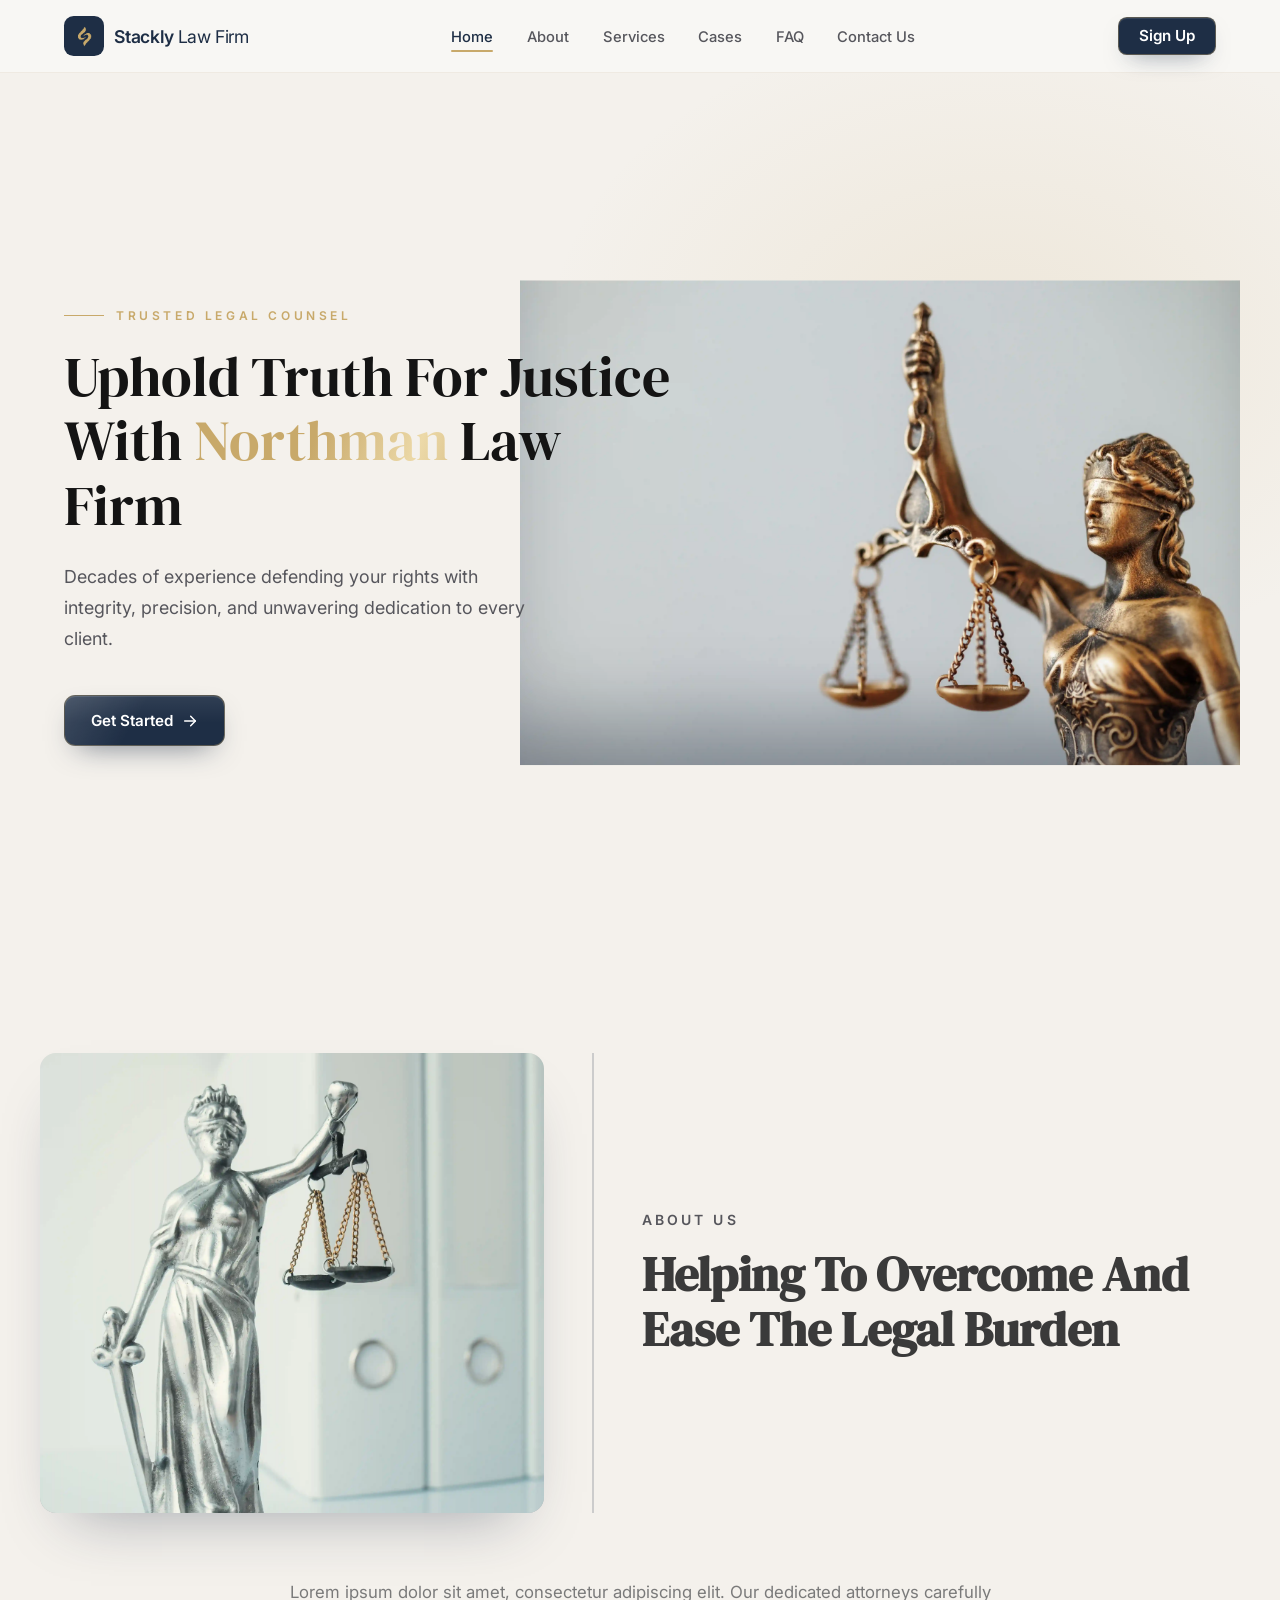
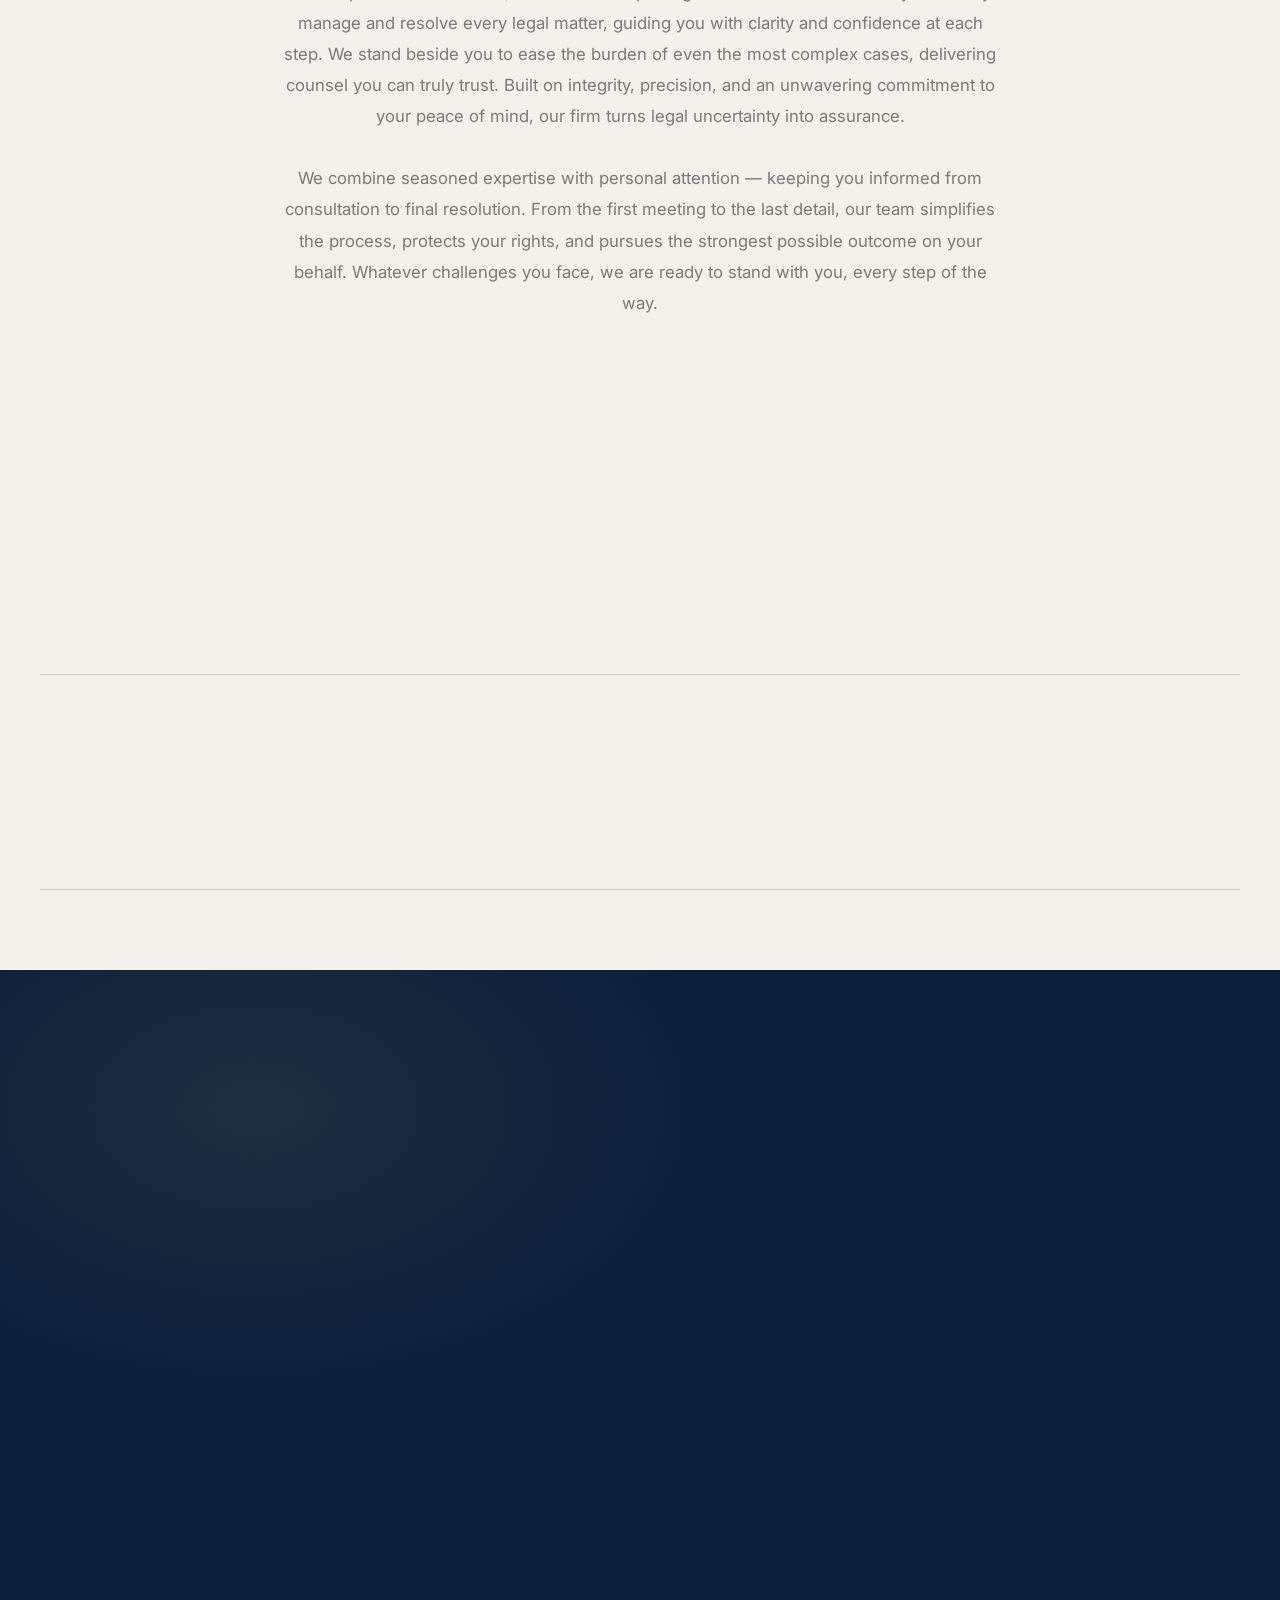
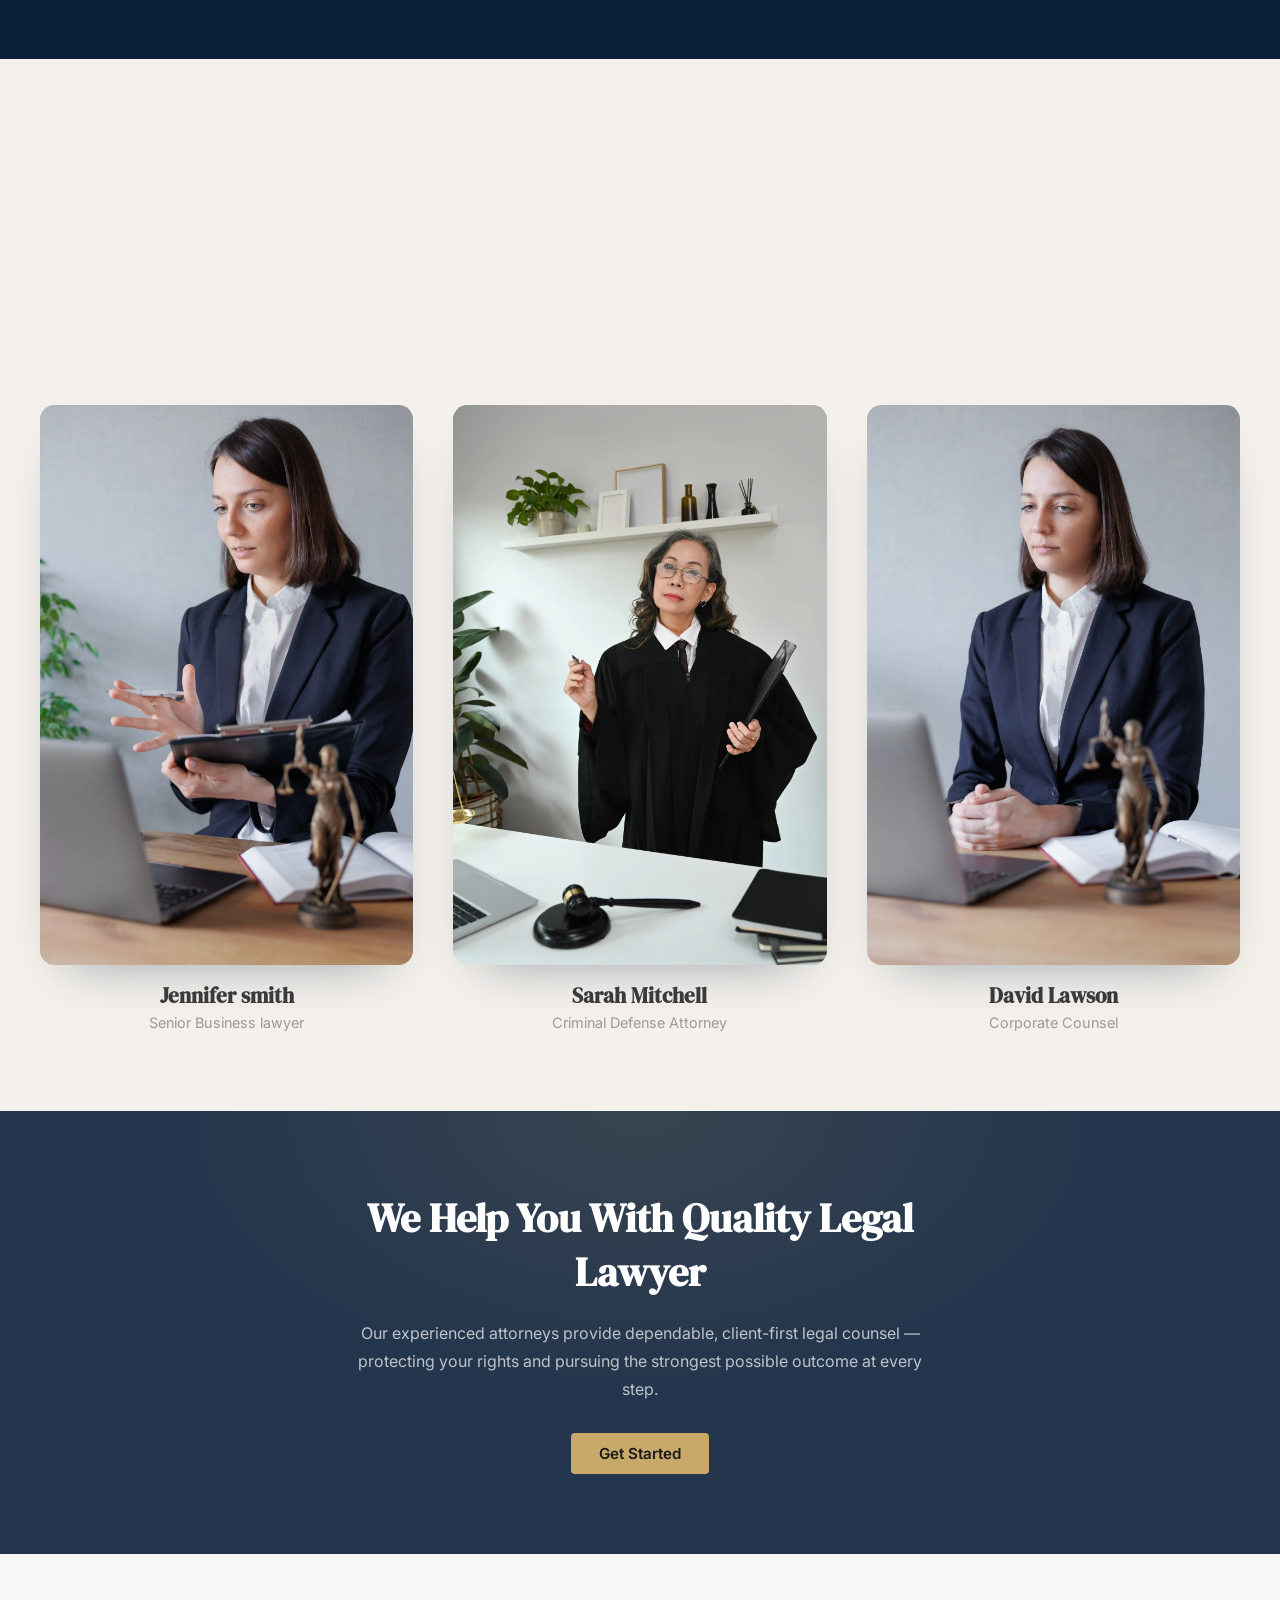
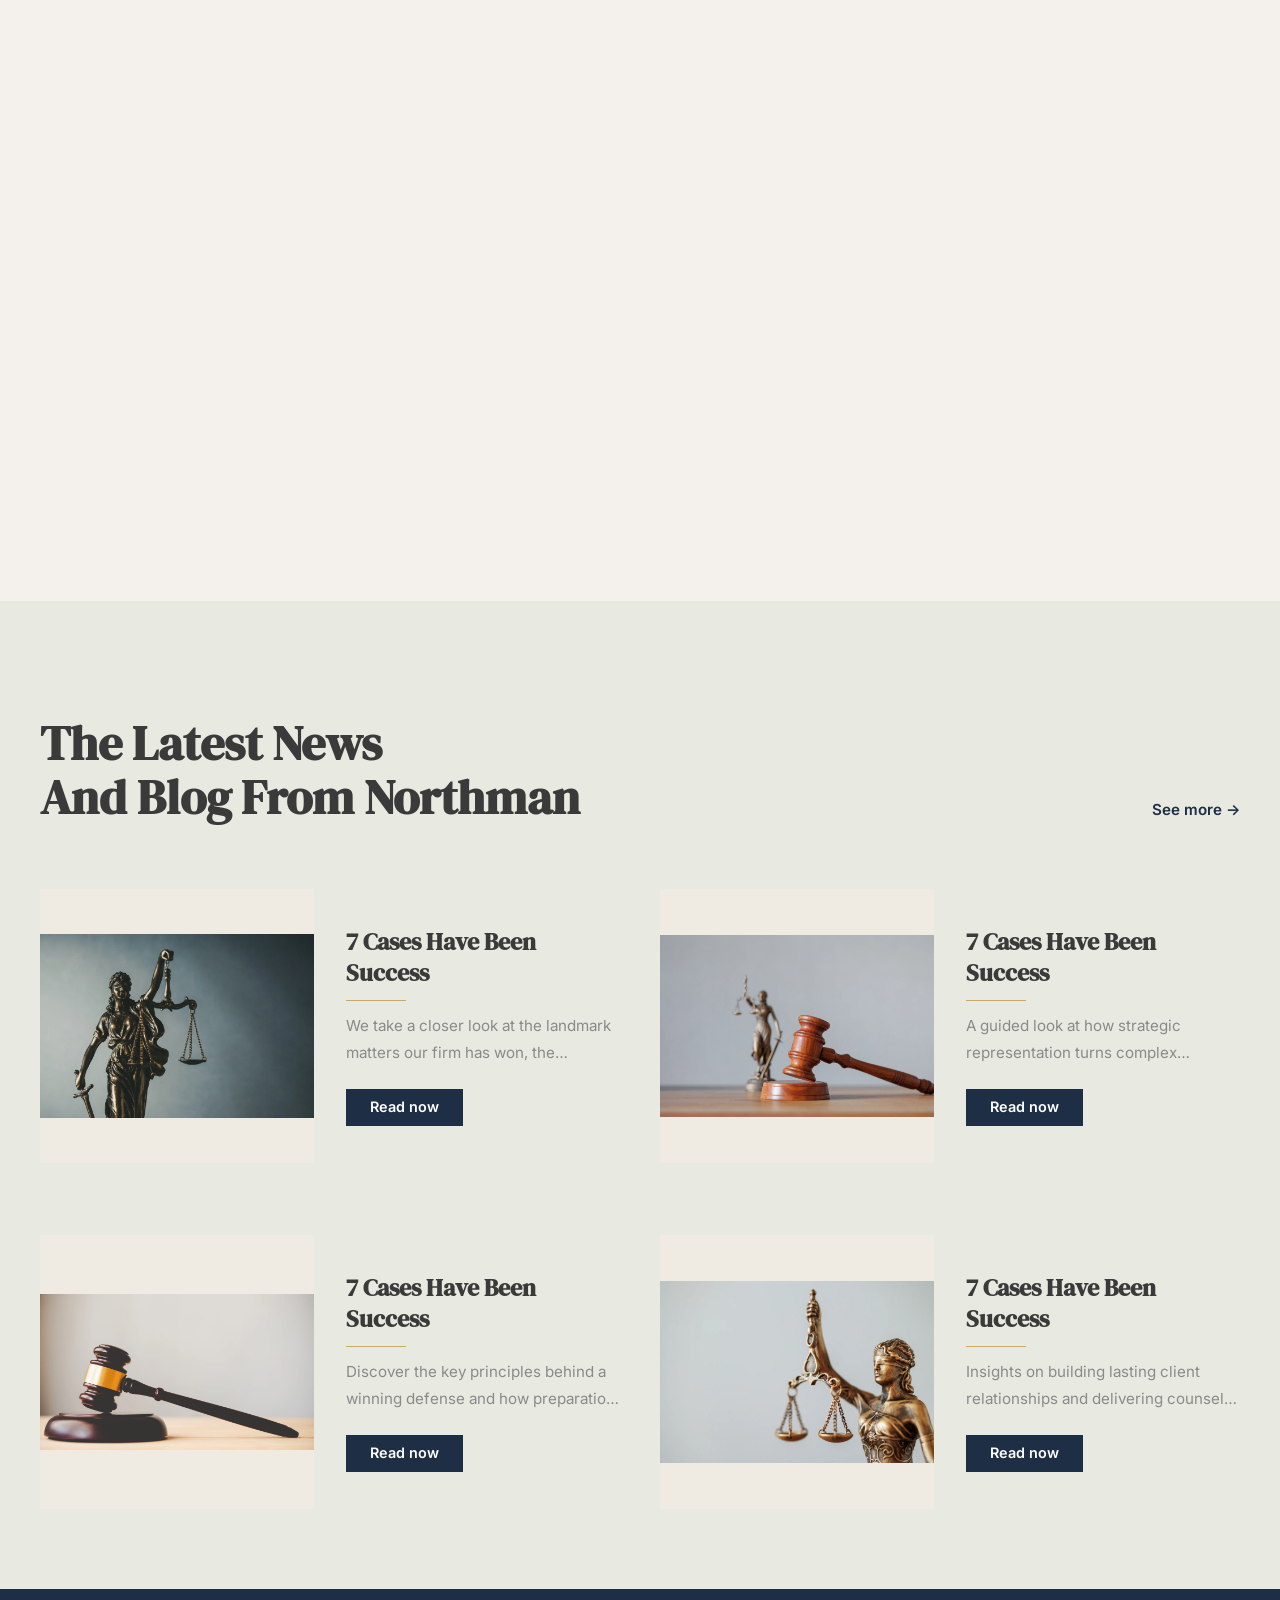
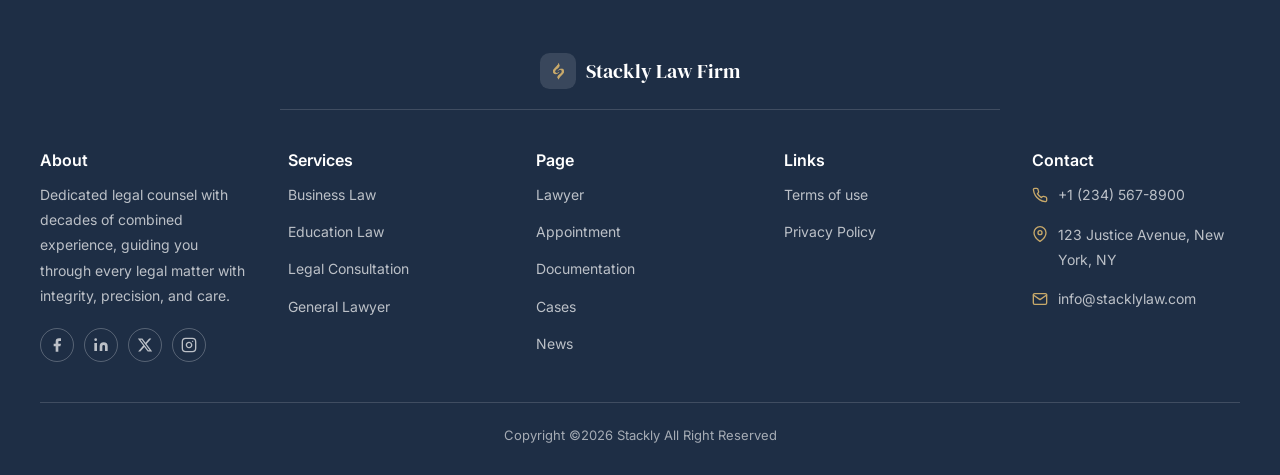
==== commit 648387d2: "Image conversion" ====
--- a/index.html
+++ b/index.html
@@ -146,7 +146,7 @@
               precision, and unwavering dedication to every client.
             </p>
 
-            <a href="#" class="btn btn-primary">
+            <a href="404.html" class="btn btn-primary">
               <span class="btn-label">Get Started</span>
               <svg viewBox="0 0 24 24" fill="none" stroke="currentColor" stroke-width="2.2" stroke-linecap="round" stroke-linejoin="round" aria-hidden="true">
                 <line x1="4" y1="12" x2="20" y2="12" />
@@ -157,7 +157,7 @@
 
           <div class="hero-image">
             <img
-              src="images/home-hero.jpg"
+              src="images/home-hero.webp"
               alt="Lady Justice statue holding a set of scales and a sword"
             />
           </div>
@@ -169,7 +169,7 @@
           <div class="about-top">
             <figure class="about-image reveal">
               <img
-                src="images/home-about-img.jpg"
+                src="images/home-about-img.webp"
                 alt="Lady Justice statue holding scales and a sword"
               />
             </figure>
@@ -202,7 +202,7 @@
               ready to stand with you, every step of the way.
             </p>
 
-            <a href="#" class="btn btn-primary about-btn reveal">
+            <a href="404.html" class="btn btn-primary about-btn reveal">
               <span class="btn-label">See detail</span>
             </a>
           </div>
@@ -268,7 +268,7 @@
           <div class="services-left">
             <div class="services-image reveal-left">
               <img
-                src="images/judge-gravel.jpg"
+                src="images/judge-gravel.webp"
                 alt="Judge gravel memorial statue"
               />
             </div>
@@ -347,7 +347,7 @@
             <article class="team-card reveal">
               <figure class="team-card-image">
                 <img
-                  src="images/person-1.jpg"
+                  src="images/person-1.webp"
                   alt="John Anderson, Senior Partner"
                   onerror="this.style.display='none'"
                 />
@@ -359,7 +359,7 @@
             <article class="team-card reveal">
               <figure class="team-card-image">
                 <img
-                  src="images/person-2.jpg"
+                  src="images/person-2.webp"
                   alt="Sarah Mitchell, Criminal Defense Attorney"
                   onerror="this.style.display='none'"
                 />
@@ -371,7 +371,7 @@
             <article class="team-card reveal">
               <figure class="team-card-image">
                 <img
-                  src="images/person-3.jpg"
+                  src="images/person-3.webp"
                   alt="David Lawson, Corporate Counsel"
                   onerror="this.style.display='none'"
                 />
@@ -391,7 +391,7 @@
             counsel — protecting your rights and pursuing the strongest possible
             outcome at every step.
           </p>
-          <a href="#" class="btn cta-btn"><span class="btn-label">Get Started</span></a>
+          <a href="404.html" class="btn cta-btn"><span class="btn-label">Get Started</span></a>
         </div>
       </section>
 
@@ -405,14 +405,14 @@
               </h2>
             </div>
 
-            <a href="#" class="cases-more reveal">See more &rarr;</a>
+            <a href="404.html" class="cases-more reveal">See more &rarr;</a>
           </div>
 
           <div class="cases-grid">
             <article class="case-card case-card-large reveal">
               <figure class="case-image">
                 <img
-                  src="images/home-cases-1.jpg"
+                  src="images/home-cases-1.webp"
                   alt="The case of William accused of corruption at Gomy Bank"
                   onerror="this.style.display='none'"
                 />
@@ -427,14 +427,14 @@
                   meticulous evidence review, strategic negotiation, and a
                   favorable resolution for our client.
                 </p>
-                <a href="#" class="btn btn-primary"><span class="btn-label">See detail</span></a>
+                <a href="404.html" class="btn btn-primary"><span class="btn-label">See detail</span></a>
               </div>
             </article>
 
             <article class="case-card case-card-small reveal">
               <figure class="case-image">
                 <img
-                  src="images/home-cases-2.jpg"
+                  src="images/home-cases-2.webp"
                   alt="Business dispute resolved through litigation"
                   onerror="this.style.display='none'"
                 />
@@ -448,7 +448,7 @@
                   Cross-border contract dispute settled through a carefully
                   structured strategy protecting every client interest.
                 </p>
-                <a href="#" class="btn btn-primary"><span class="btn-label">See detail</span></a>
+                <a href="404.html" class="btn btn-primary"><span class="btn-label">See detail</span></a>
               </div>
             </article>
           </div>
@@ -459,7 +459,7 @@
         <div class="experience-container">
           <figure class="experience-image reveal">
             <img
-              src="images/home-reputation.jpg"
+              src="images/home-reputation.webp"
               alt="Seasoned attorney consulting with a client"
               onerror="this.style.display='none'"
             />
@@ -522,7 +522,7 @@
 
             <figure class="testimonials-decor reveal">
               <img
-                src="images/test-pillar.jpg"
+                src="images/test-pillar.webp"
                 alt=""
                 onerror="this.style.display='none'"
               />
@@ -532,7 +532,7 @@
           <article class="testimonial-card reveal">
             <figure class="testimonial-avatar">
               <img
-                src="images/test-person.jpg"
+                src="images/test-person.webp"
                 alt="Portrait of John Anderson"
                 onerror="this.style.display='none'"
               />
@@ -590,14 +590,14 @@
               </h2>
             </div>
 
-            <a href="#" class="blog-more reveal">See more &rarr;</a>
+            <a href="404.html" class="blog-more reveal">See more &rarr;</a>
           </div>
 
           <div class="blog-grid">
             <article class="blog-card reveal">
               <figure class="blog-card-media">
                 <img
-                  src="images/home-blog-1.jpg"
+                  src="images/home-blog-1.webp"
                   alt="Courtroom scene illustrating a successful legal case"
                   onerror="this.style.display='none'"
                 />
@@ -611,14 +611,14 @@
                   won, the strategies behind them, and what each outcome means
                   for the clients we represent.
                 </p>
-                <a href="#" class="btn blog-btn"><span class="btn-label">Read now</span></a>
+                <a href="404.html" class="btn blog-btn"><span class="btn-label">Read now</span></a>
               </div>
             </article>
 
             <article class="blog-card reveal">
               <figure class="blog-card-media">
                 <img
-                  src="images/home-blog-2.jpg"
+                  src="images/home-blog-2.webp"
                   alt="Scales of justice in a professional legal setting"
                   onerror="this.style.display='none'"
                 />
@@ -631,14 +631,14 @@
                   A guided look at how strategic representation turns complex
                   disputes into fair and favorable resolutions for our clients.
                 </p>
-                <a href="#" class="btn blog-btn"><span class="btn-label">Read now</span></a>
+                <a href="404.html" class="btn blog-btn"><span class="btn-label">Read now</span></a>
               </div>
             </article>
 
             <article class="blog-card reveal">
               <figure class="blog-card-media">
                 <img
-                  src="images/home-blog-3.jpg"
+                  src="images/home-blog-3.webp"
                   alt="Legal team reviewing case documents"
                   onerror="this.style.display='none'"
                 />
@@ -651,14 +651,14 @@
                   Discover the key principles behind a winning defense and how
                   preparation turns every detail into a strategic advantage.
                 </p>
-                <a href="#" class="btn blog-btn"><span class="btn-label">Read now</span></a>
+                <a href="404.html" class="btn blog-btn"><span class="btn-label">Read now</span></a>
               </div>
             </article>
 
             <article class="blog-card reveal">
               <figure class="blog-card-media">
                 <img
-                  src="images/home-blog-4.jpg"
+                  src="images/home-blog-4.webp"
                   alt="Attorney consulting with a client at the firm"
                   onerror="this.style.display='none'"
                 />
@@ -672,7 +672,7 @@
                   delivering counsel that protects what matters most at every
                   stage.
                 </p>
-                <a href="#" class="btn blog-btn"><span class="btn-label">Read now</span></a>
+                <a href="404.html" class="btn blog-btn"><span class="btn-label">Read now</span></a>
               </div>
             </article>
           </div>
--- a/styles.css
+++ b/styles.css
@@ -279,8 +279,8 @@
   width: 26px;
   height: 26px;
   background-color: var(--gold);
-  -webkit-mask: url("images/logo-icon.png") center / contain no-repeat;
-  mask: url("images/logo-icon.png") center / contain no-repeat;
+  -webkit-mask: url("images/logo-icon.webp") center / contain no-repeat;
+  mask: url("images/logo-icon.webp") center / contain no-repeat;
 }
 
 .brand-text {
@@ -2866,8 +2866,8 @@
   width: 22px;
   height: 22px;
   background-color: var(--gold);
-  -webkit-mask: url("images/logo-icon.png") center / contain no-repeat;
-  mask: url("images/logo-icon.png") center / contain no-repeat;
+  -webkit-mask: url("images/logo-icon.webp") center / contain no-repeat;
+  mask: url("images/logo-icon.webp") center / contain no-repeat;
 }
 
 .footer-divider {
@@ -3053,7 +3053,7 @@
   position: relative;
   width: 100%;
   height: 450px;
-  background-image: url("images/home-hero.jpg");
+  background-image: url("images/home-hero.webp");
   background-size: cover;
   background-position: center;
   background-repeat: no-repeat;
@@ -4941,7 +4941,7 @@
 
 .faq-hero {
   height: 560px;
-  background-image: url("images/home-hero.jpg");
+  background-image: url("images/home-hero.webp");
   background-size: cover;
   background-position: center right;
   background-repeat: no-repeat;
@@ -5448,7 +5448,7 @@
 .contact-hero {
   height: auto;
   padding: 130px 0 120px;
-  background-image: url("images/home-hero.jpg");
+  background-image: url("images/home-hero.webp");
   background-size: cover;
   background-position: center;
   background-repeat: no-repeat;
@@ -5459,7 +5459,7 @@
   content: "";
   position: absolute;
   inset: 0;
-  background-image: url("images/home-hero.jpg");
+  background-image: url("images/home-hero.webp");
   background-size: cover;
   background-position: center;
   background-repeat: no-repeat;
@@ -5885,7 +5885,7 @@
   min-height: 100vh;
   display: flex;
   padding: 48px clamp(24px, 5vw, 90px);
-  background: url("images/login-signup-bg.jpg") center / cover no-repeat fixed;
+  background: url("images/login-signup-bg.webp") center / cover no-repeat fixed;
   overflow: hidden;
 }
 
@@ -6495,7 +6495,7 @@
   align-items: center;
   justify-content: center;
   padding: 48px 24px;
-  background: url("images/login-signup-bg.jpg") center / cover no-repeat fixed;
+  background: url("images/login-signup-bg.webp") center / cover no-repeat fixed;
   overflow: hidden;
 }
 
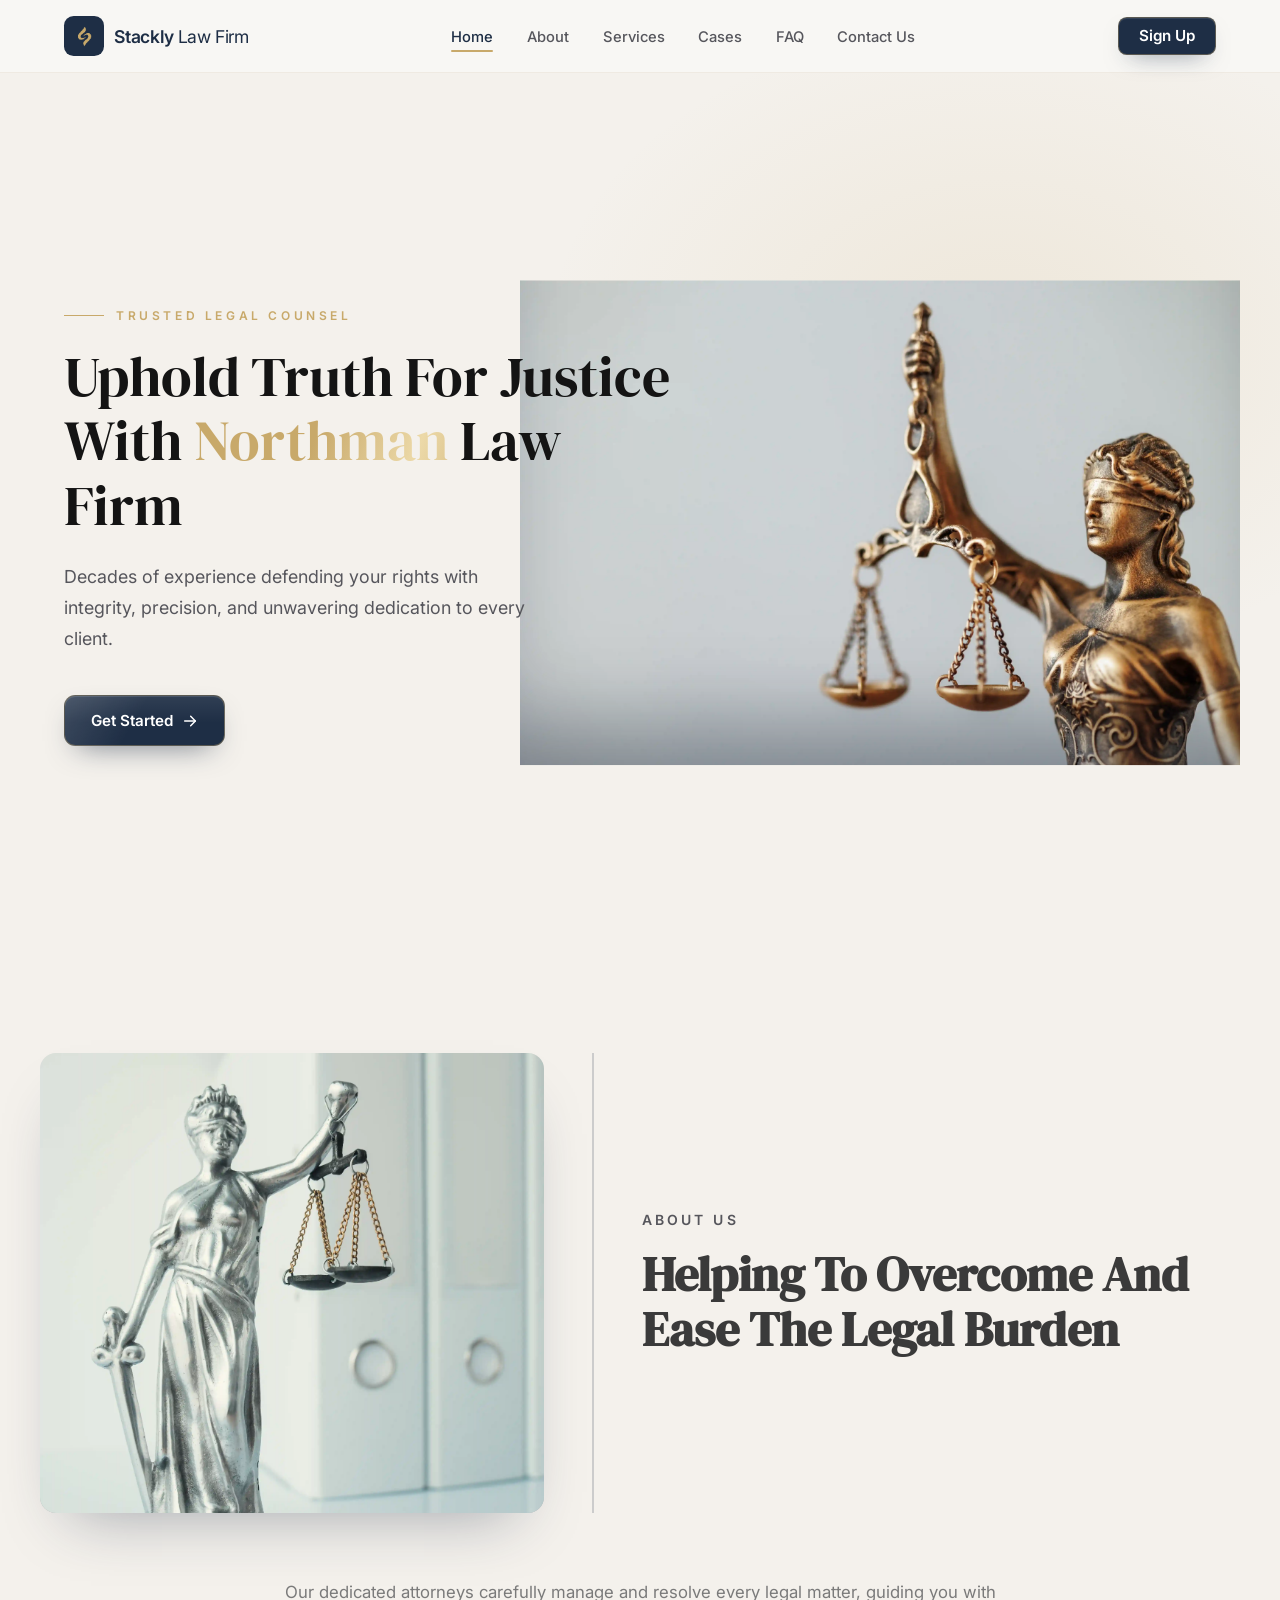
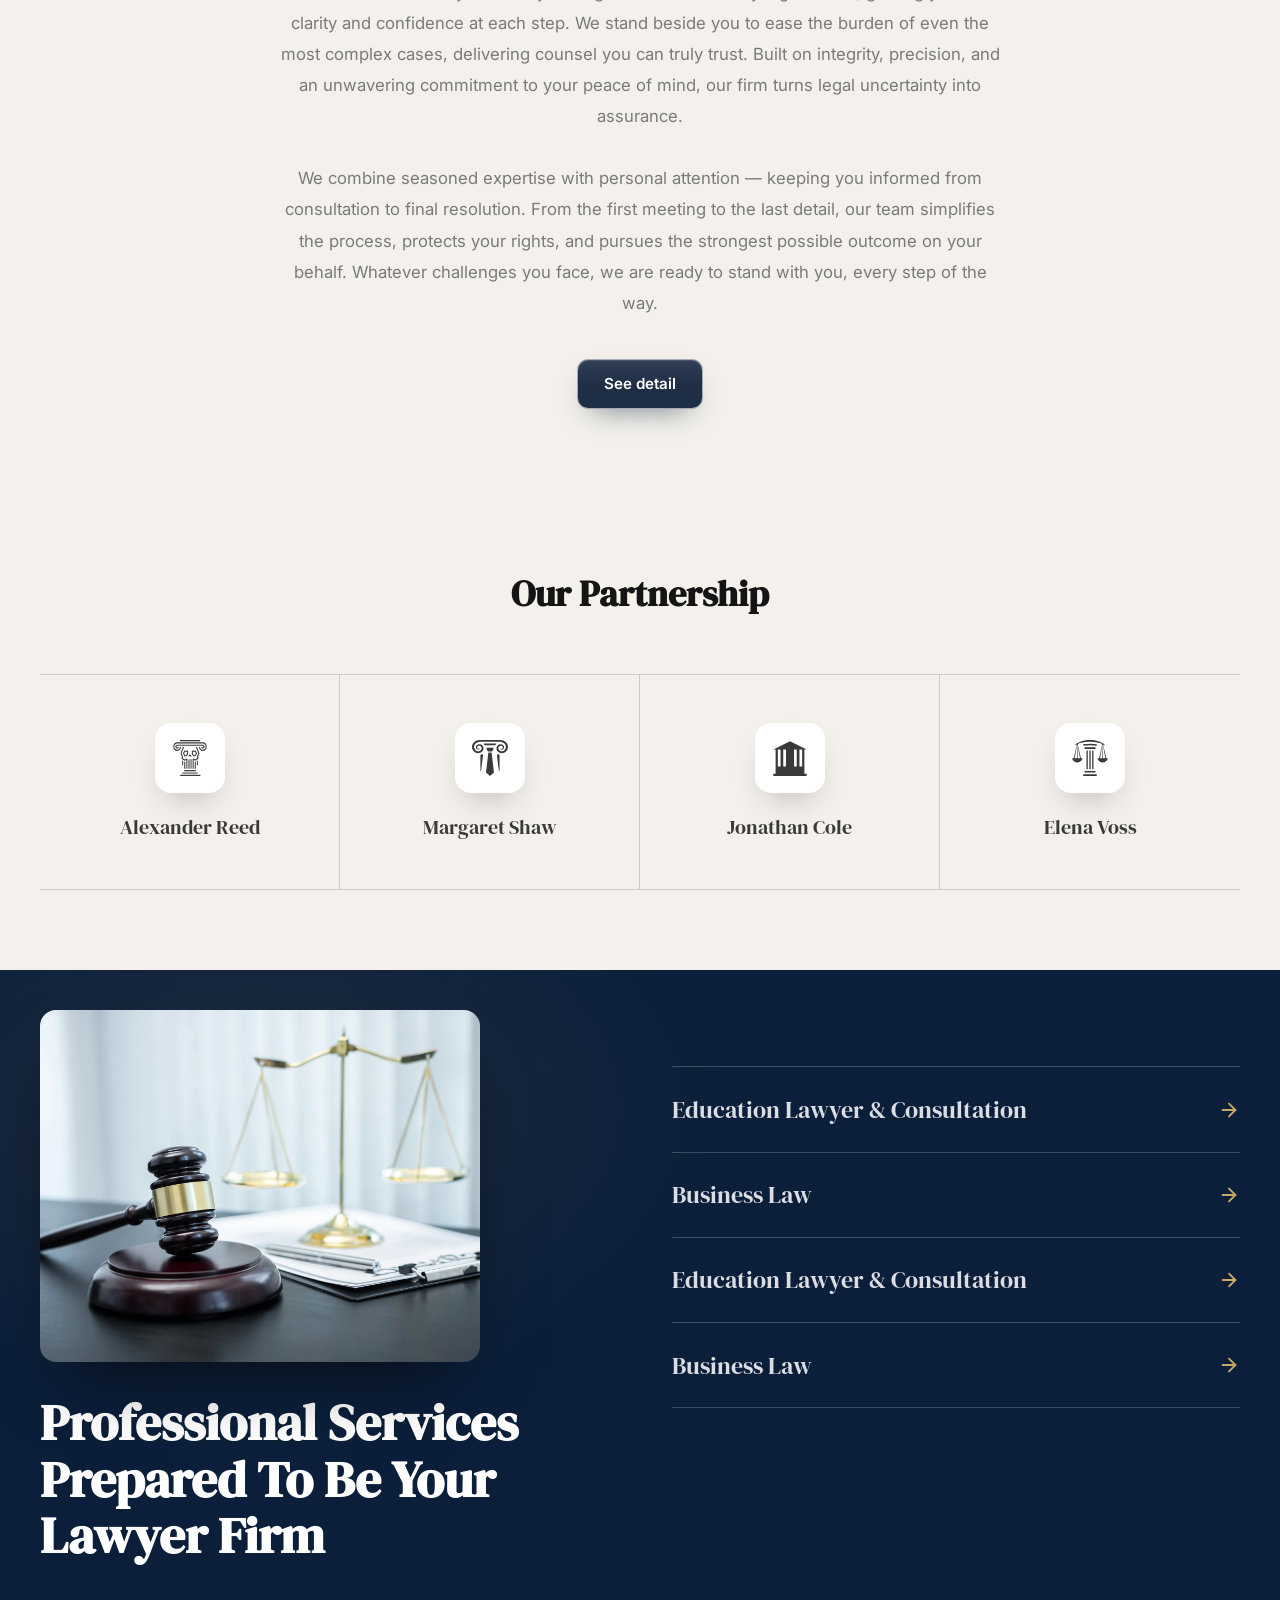
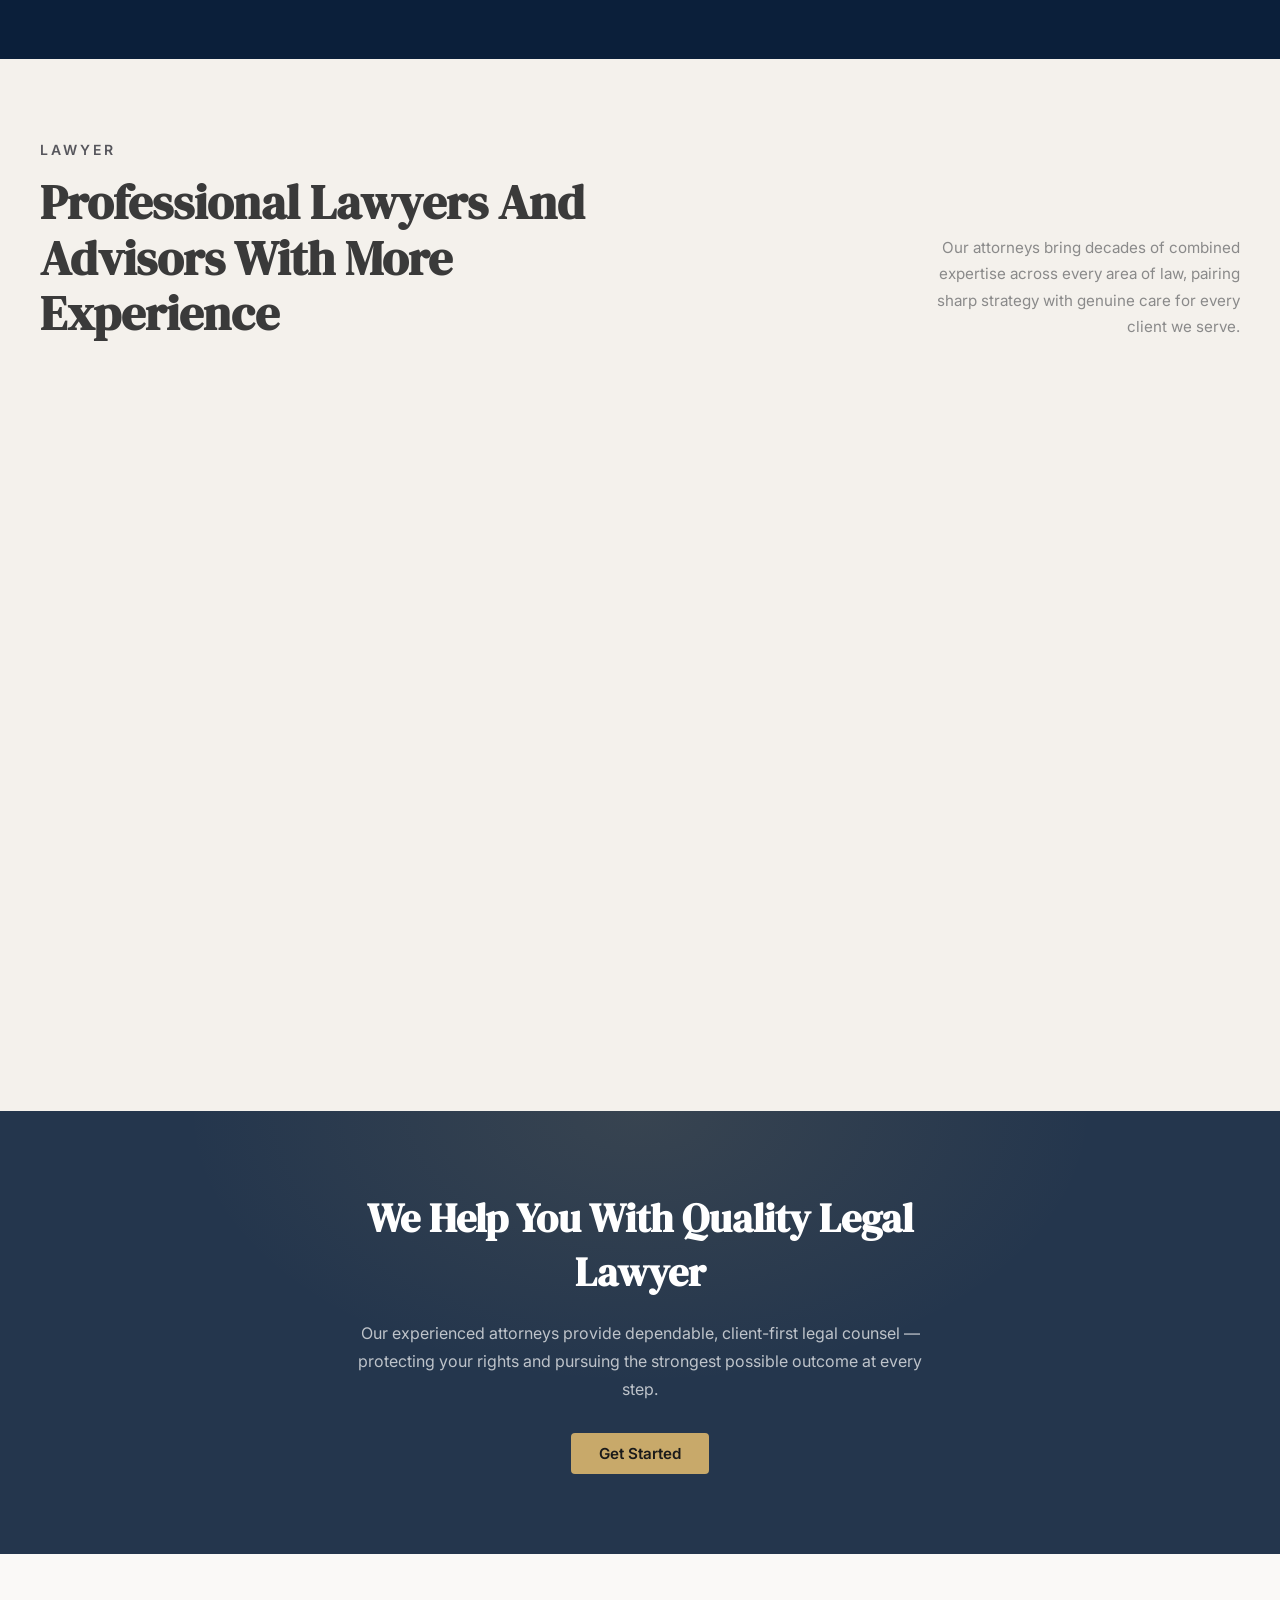
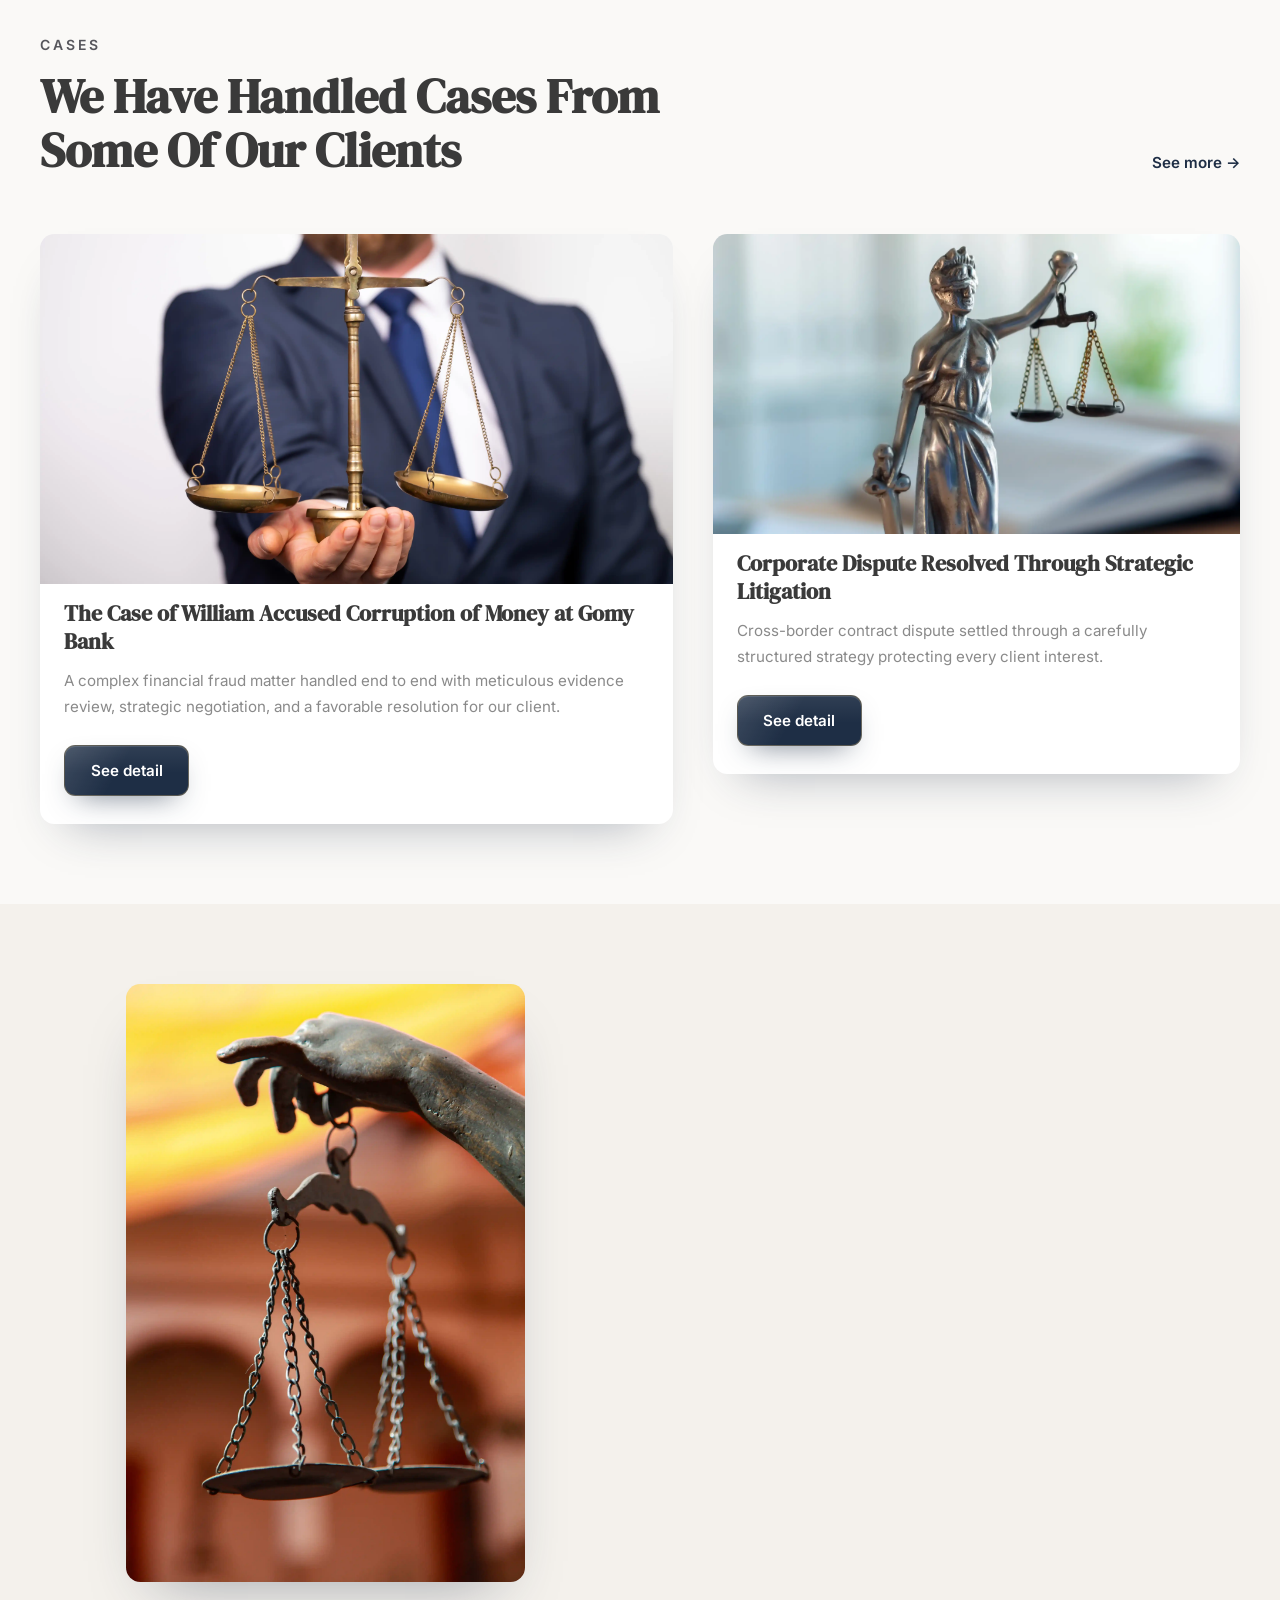
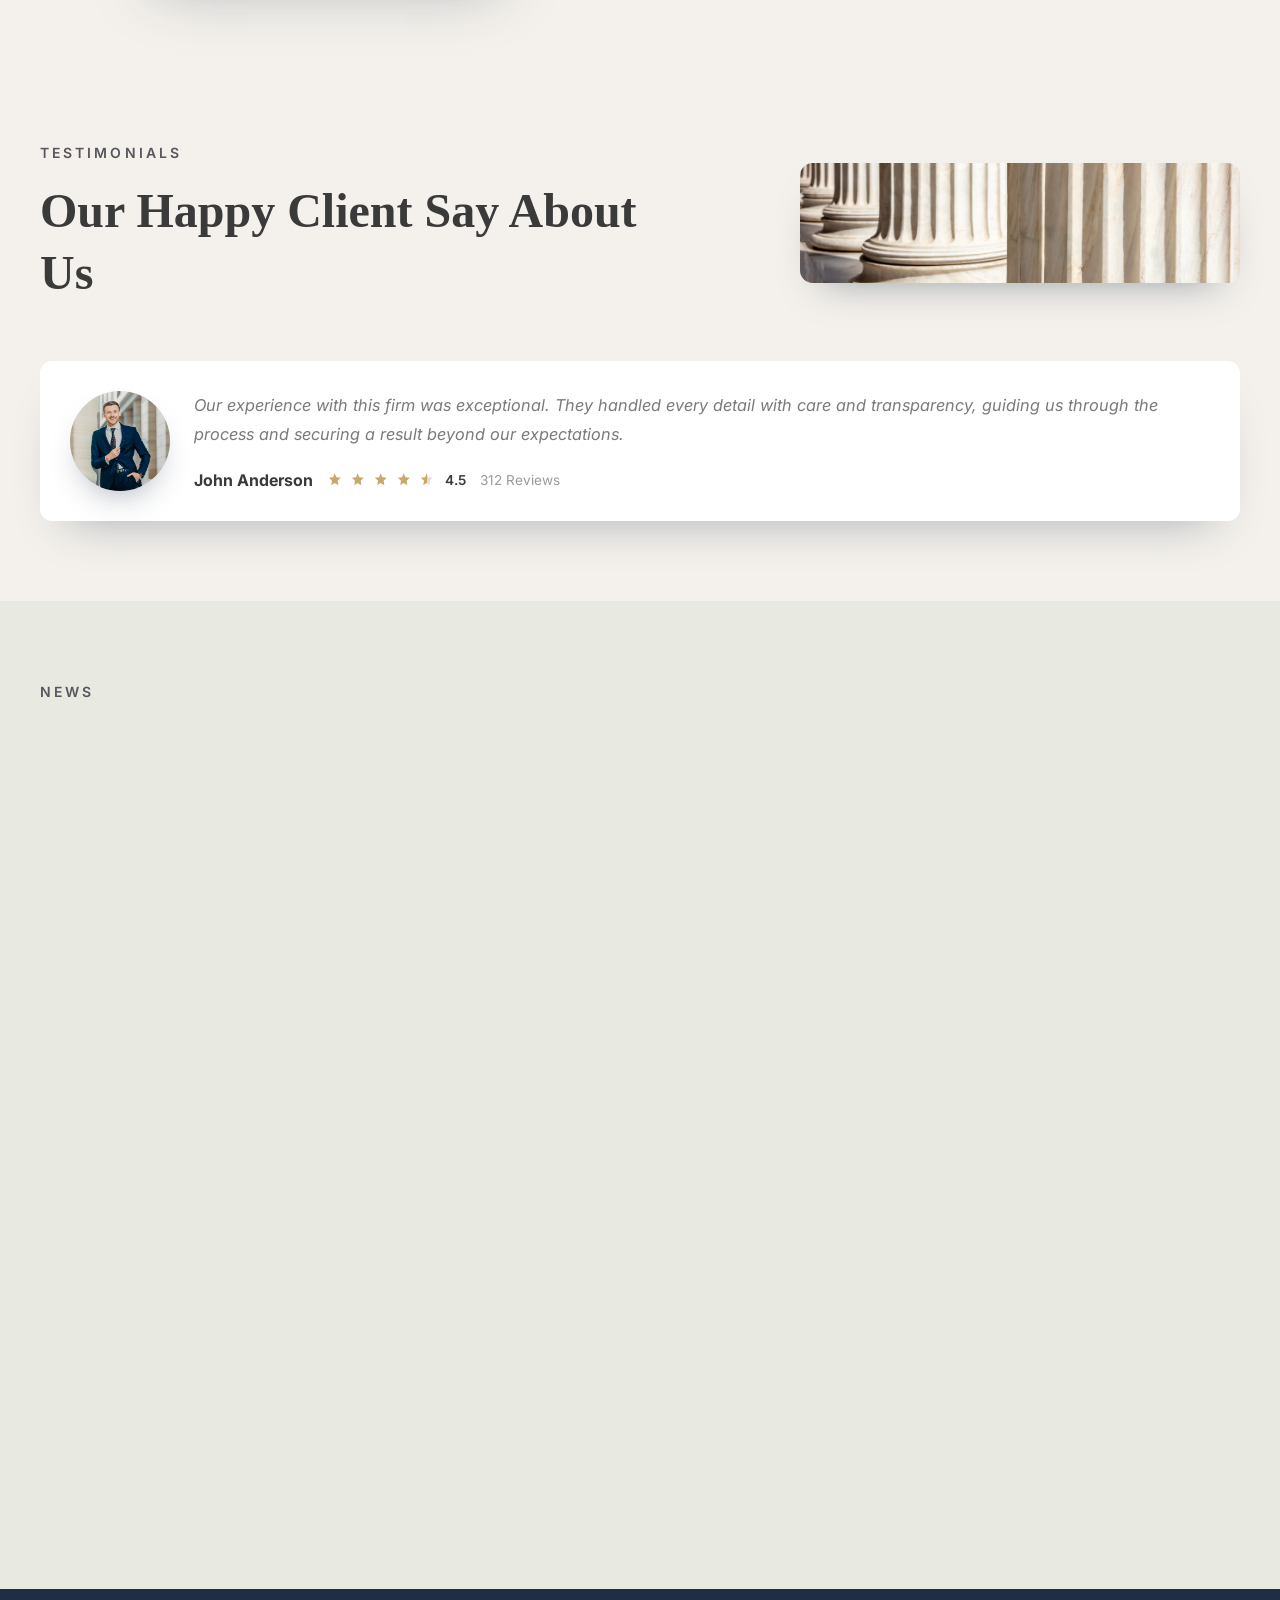
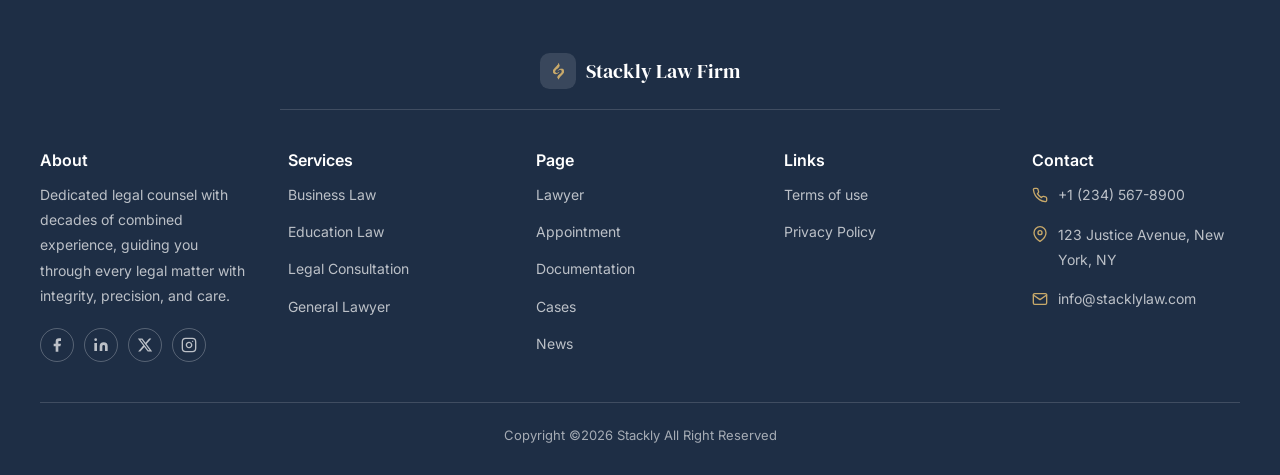
==== commit 4eabf752: "tester submission" ====
--- a/index.html
+++ b/index.html
@@ -186,8 +186,7 @@
 
           <div class="about-bottom">
             <p class="about-para reveal">
-              Lorem ipsum dolor sit amet, consectetur adipiscing elit. Our
-              dedicated attorneys carefully manage and resolve every legal
+              Our dedicated attorneys carefully manage and resolve every legal
               matter, guiding you with clarity and confidence at each step. We
               stand beside you to ease the burden of even the most complex
               cases, delivering counsel you can truly trust. Built on
--- a/styles.css
+++ b/styles.css
@@ -3053,6 +3053,8 @@
   position: relative;
   width: 100%;
   height: 450px;
+  margin-top: calc(-1 * var(--nav-h));
+  padding-top: var(--nav-h);
   background-image: url("images/home-hero.webp");
   background-size: cover;
   background-position: center;
@@ -3070,16 +3072,18 @@
 
 /* Dark transparent navbar overlaying the hero */
 .about-nav {
-  position: absolute;
+  position: sticky;
   top: 0;
-  left: 0;
-  right: 0;
-  z-index: 20;
+  z-index: 100;
   background: transparent;
   -webkit-backdrop-filter: none;
   backdrop-filter: none;
   border-bottom: 1px solid rgba(255, 255, 255, 0.15);
   animation: none;
+  transition:
+    background 0.4s var(--ease-premium),
+    border-color 0.4s var(--ease-premium),
+    box-shadow 0.4s var(--ease-premium);
 }
 
 .about-nav .brand-text,
@@ -4155,14 +4159,28 @@
    ============================================================ */
 
 .process {
-  background: #f5f5f0;
-  padding: 5rem 1.5rem;
+  position: relative;
+  background:
+    radial-gradient(1200px 500px at 50% -10%, rgba(200, 169, 106, 0.16), transparent 62%),
+    linear-gradient(180deg, #faf9f5, #f4f1eb);
+  padding: 6rem 1.5rem;
   overflow: hidden;
+}
+
+/* subtle legal dot texture */
+.process::before {
+  content: "";
+  position: absolute;
+  inset: 0;
+  background-image: radial-gradient(rgba(30, 46, 69, 0.055) 1px, transparent 1.4px);
+  background-size: 26px 26px;
+  pointer-events: none;
 }
 
 .process-container {
   max-width: 1200px;
   margin: 0 auto;
+  position: relative;
 }
 
 .process-header {
@@ -4174,26 +4192,27 @@
 
 .process-title {
   font-family: "Playfair Display", Georgia, "Times New Roman", serif;
-  font-size: clamp(2.25rem, 3.5vw, 2.75rem);
+  font-size: clamp(2.25rem, 3.5vw, 2.9rem);
   font-weight: 700;
-  line-height: 1.3;
-  color: #3a3a3a;
-  max-width: 420px;
+  line-height: 1.25;
+  letter-spacing: -0.01em;
+  color: var(--navy);
+  max-width: 460px;
 }
 
 .process-desc {
-  font-size: 0.875rem;
-  line-height: 1.8;
-  color: #7a7a7a;
+  font-size: 0.9rem;
+  line-height: 1.7;
+  color: var(--muted);
   text-align: right;
-  max-width: 360px;
+  max-width: 340px;
 }
 
 .process-flow {
   position: relative;
-  max-width: 880px;
+  max-width: 900px;
   height: 560px;
-  margin: 6rem auto 0;
+  margin: 5.5rem auto 0;
 }
 
 .process-step {
@@ -4202,6 +4221,7 @@
   flex-direction: column;
   align-items: center;
   gap: 1.25rem;
+  z-index: 2;
 }
 
 .process-step--1 {
@@ -4216,7 +4236,7 @@
 
 .process-step--3 {
   bottom: 0;
-  left: 16%;
+  left: 18%;
 }
 
 .process-step--4 {
@@ -4225,60 +4245,125 @@
 }
 
 .process-card {
+  position: relative;
   width: 150px;
   height: 150px;
-  background: #1e2e45;
-  border-radius: 0;
+  border-radius: 20px;
+  background: linear-gradient(180deg, #ffffff 0%, #faf8f3 100%);
+  border: 1px solid rgba(200, 169, 106, 0.4);
+  box-shadow: 0 14px 34px -16px rgba(30, 46, 69, 0.25);
   display: flex;
   align-items: center;
   justify-content: center;
   transition:
-    transform 0.3s ease,
-    box-shadow 0.3s ease;
-}
-
-.process-card:hover {
-  transform: scale(1.03);
-  box-shadow: 0 24px 48px -20px rgba(30, 46, 69, 0.5);
+    transform 0.4s var(--ease-premium),
+    box-shadow 0.4s var(--ease-premium),
+    border-color 0.4s var(--ease-premium);
+}
+
+/* soft glow ring behind card on hover */
+.process-card::after {
+  content: "";
+  position: absolute;
+  inset: -10px;
+  border-radius: 26px;
+  background: radial-gradient(60% 60% at 50% 100%, rgba(200, 169, 106, 0.42), transparent 70%);
+  opacity: 0;
+  transition: opacity 0.4s var(--ease-premium);
+  z-index: -1;
+}
+
+.process-num {
+  position: absolute;
+  top: 10px;
+  left: 15px;
+  font-family: var(--font-serif);
+  font-size: 1.05rem;
+  line-height: 1;
+  color: rgba(30, 46, 69, 0.18);
+  pointer-events: none;
 }
 
 .process-card svg {
-  width: 48px;
-  height: 48px;
-  display: block;
+  width: 72px;
+  height: 72px;
+  color: var(--navy);
+  transition:
+    transform 0.4s var(--ease-premium),
+    color 0.4s var(--ease-premium),
+    filter 0.4s var(--ease-premium);
+}
+
+.process-step:hover .process-card {
+  transform: translateY(-6px) scale(1.05);
+  border-color: rgba(200, 169, 106, 0.85);
+  box-shadow:
+    0 26px 55px -18px rgba(200, 169, 106, 0.5),
+    0 10px 24px -12px rgba(30, 46, 69, 0.2);
+}
+
+.process-step:hover .process-card::after {
+  opacity: 1;
+}
+
+.process-step:hover .process-card svg {
+  transform: scale(1.12) rotate(-3deg);
+  color: var(--gold);
+  filter: drop-shadow(0 8px 14px rgba(200, 169, 106, 0.45));
 }
 
 .process-label {
   font-family: var(--font-serif);
-  font-size: 1.125rem;
-  color: #3a3a3a;
+  font-size: 1.1rem;
+  line-height: 1.25;
+  letter-spacing: 0.01em;
+  color: var(--navy);
   text-align: center;
 }
 
+/* curved connectors (drawn on scroll) */
 .process-connector {
   position: absolute;
   pointer-events: none;
+  z-index: 1;
 }
 
 .process-connector--top {
-  top: -70px;
-  left: 75px;
-  width: 730px;
-  height: 85px;
+  top: 60px;
+  left: 160px;
+  width: 580px;
+  height: 90px;
 }
 
 .process-connector--right {
   top: 150px;
-  left: 790px;
-  width: 120px;
-  height: 260px;
+  right: 150px;
+  width: 620px;
+  height: 250px;
 }
 
 .process-connector--bottom {
-  bottom: -45px;
-  left: 216px;
-  width: 589px;
-  height: 100px;
+  bottom: 55px;
+  left: 172px;
+  width: 580px;
+  height: 90px;
+}
+
+.process-connector path {
+  stroke: var(--gold);
+  stroke-width: 2;
+  stroke-linecap: round;
+  stroke-dasharray: 0.02 0.045;
+  stroke-dashoffset: 1;
+  opacity: 0;
+  transition:
+    stroke-dashoffset 1.9s var(--ease-premium) 0.25s,
+    opacity 0.6s var(--ease-premium) 0.15s;
+}
+
+.process-flow.is-drawn .process-connector path {
+  opacity: 1;
+  stroke-dashoffset: 0;
 }
 
 /* stagger reveals */
@@ -4312,7 +4397,7 @@
     height: auto;
     display: grid;
     grid-template-columns: 1fr 1fr;
-    gap: 3rem 2rem;
+    gap: 3.5rem 2rem;
     justify-items: center;
     max-width: 560px;
     margin-top: 4.5rem;
@@ -4327,7 +4412,7 @@
   }
 }
 
-/* Mobile — stack vertically, centered */
+/* Mobile — stack vertically with dashed rail */
 @media (max-width: 640px) {
   .process {
     padding: 4rem 1.5rem;
@@ -4337,6 +4422,7 @@
     flex-direction: column;
     align-items: center;
     text-align: center;
+    gap: 1rem;
   }
 
   .process-desc {
@@ -4344,14 +4430,26 @@
   }
 
   .process-title {
-    font-size: 1.875rem;
+    font-size: 1.9rem;
   }
 
   .process-flow {
     display: flex;
     flex-direction: column;
     align-items: center;
-    gap: 2.5rem;
+    gap: 3rem;
+    max-width: 320px;
+  }
+
+  .process-flow::before {
+    content: "";
+    position: absolute;
+    top: 70px;
+    bottom: 70px;
+    left: 50%;
+    width: 0;
+    border-left: 2px dashed rgba(200, 169, 106, 0.6);
+    z-index: 0;
   }
 }
 
@@ -6630,3 +6728,69 @@
     padding: 14px 24px;
   }
 }
+
+/* ============================================================
+   Sticky subpage navbar — scrolled state
+   ============================================================ */
+
+.about-nav.scrolled {
+  background: rgba(250, 249, 247, 0.92);
+  -webkit-backdrop-filter: blur(14px);
+  backdrop-filter: blur(14px);
+  border-bottom: 1px solid var(--cream-dark);
+  box-shadow:
+    0 1px 0 rgba(11, 31, 58, 0.04),
+    0 18px 40px -24px rgba(11, 31, 58, 0.28);
+}
+
+.about-nav.scrolled .brand-text,
+.about-nav.scrolled .brand-text-light {
+  color: var(--navy);
+}
+
+.about-nav.scrolled .nav-link {
+  color: rgba(30, 46, 69, 0.85);
+}
+
+.about-nav.scrolled .nav-link:hover,
+.about-nav.scrolled .nav-link.is-active {
+  color: var(--navy);
+}
+
+.about-nav.scrolled .nav-toggle {
+  border-color: rgba(30, 46, 69, 0.25);
+}
+
+.about-nav.scrolled .nav-toggle span {
+  background: var(--navy);
+}
+
+.about-nav.scrolled .about-nav-btn {
+  background: var(--navy);
+  color: #fff;
+  border-color: var(--navy);
+}
+
+.about-nav.scrolled .about-nav-btn:hover {
+  background: var(--navy-dark);
+  color: #fff;
+}
+
+/* Contact hero has taller built-in top padding — keep content in place
+   while the sticky navbar is pulled up over the hero image. */
+.contact-hero {
+  margin-top: calc(-1 * var(--nav-h));
+  padding-top: calc(130px + var(--nav-h));
+}
+
+@media (max-width: 991px) {
+  .contact-hero {
+    padding-top: calc(130px + var(--nav-h));
+  }
+}
+
+@media (max-width: 640px) {
+  .contact-hero {
+    padding-top: calc(120px + var(--nav-h));
+  }
+}
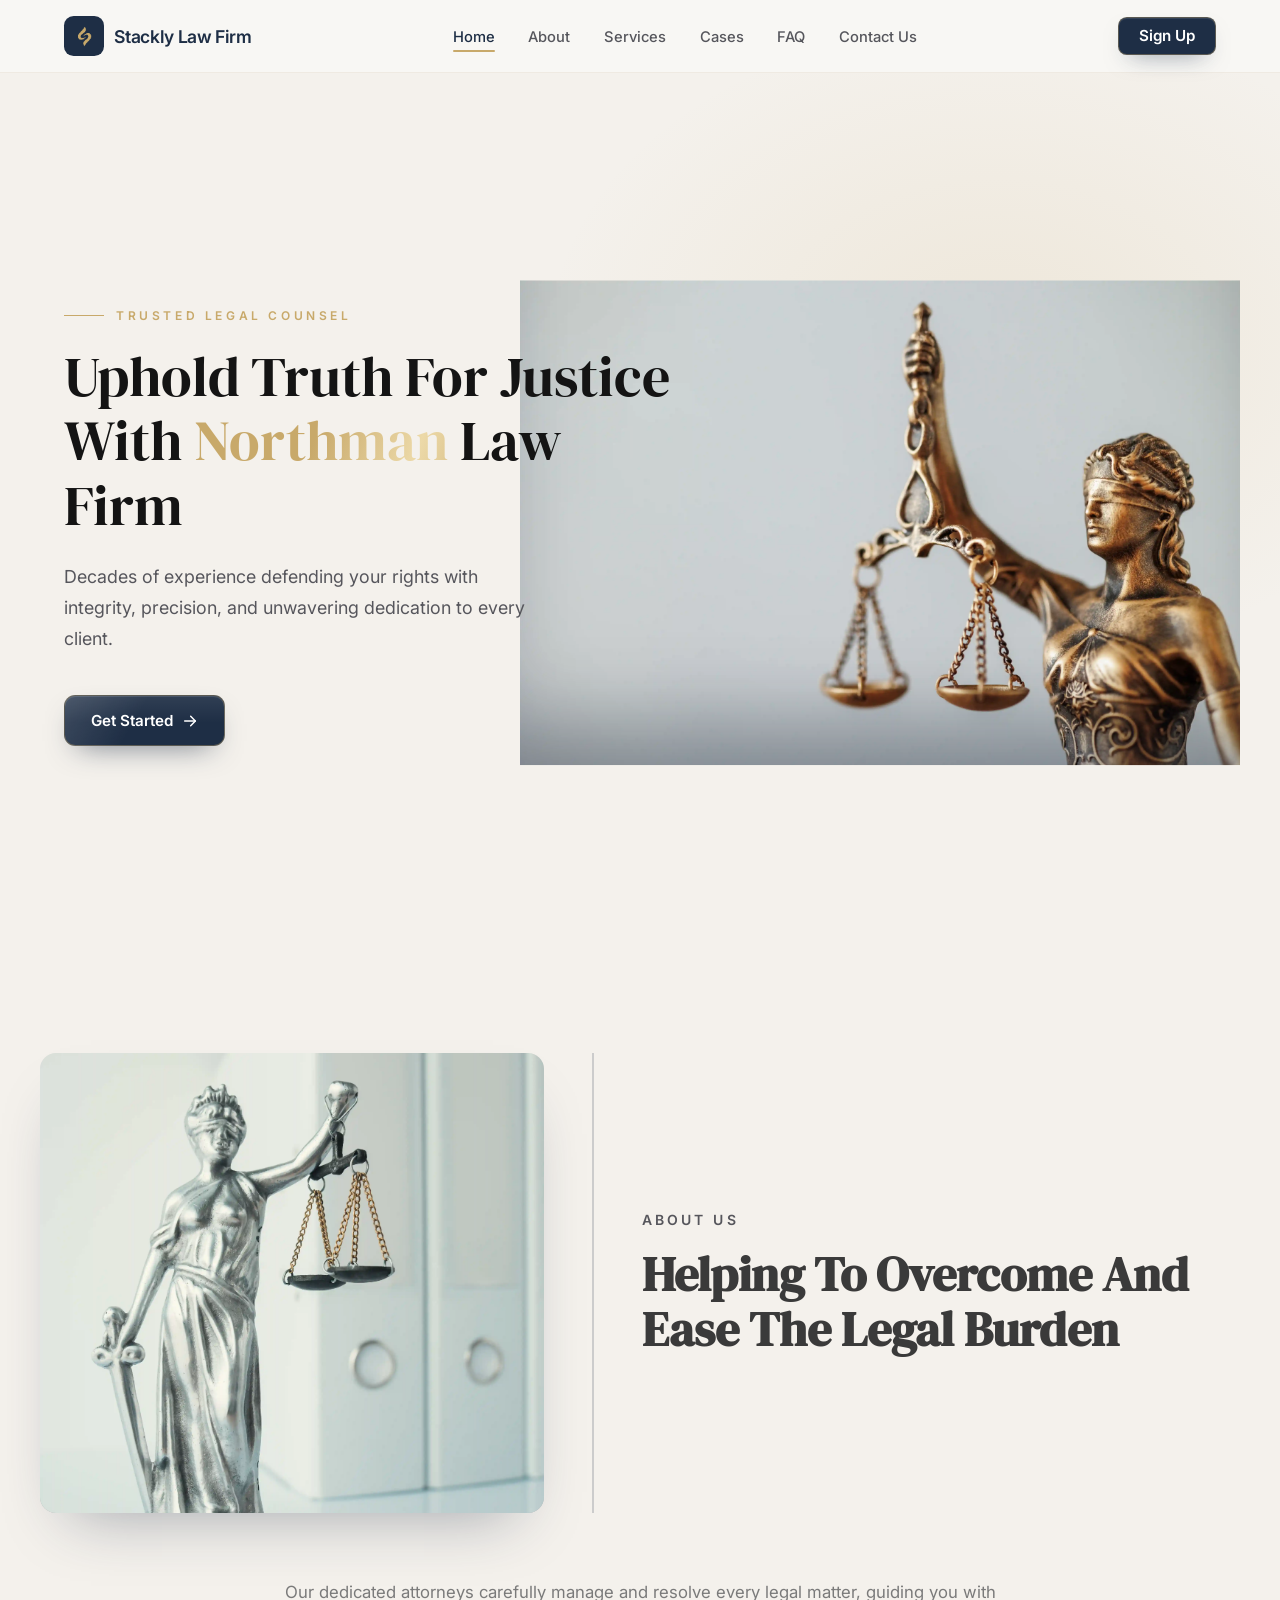
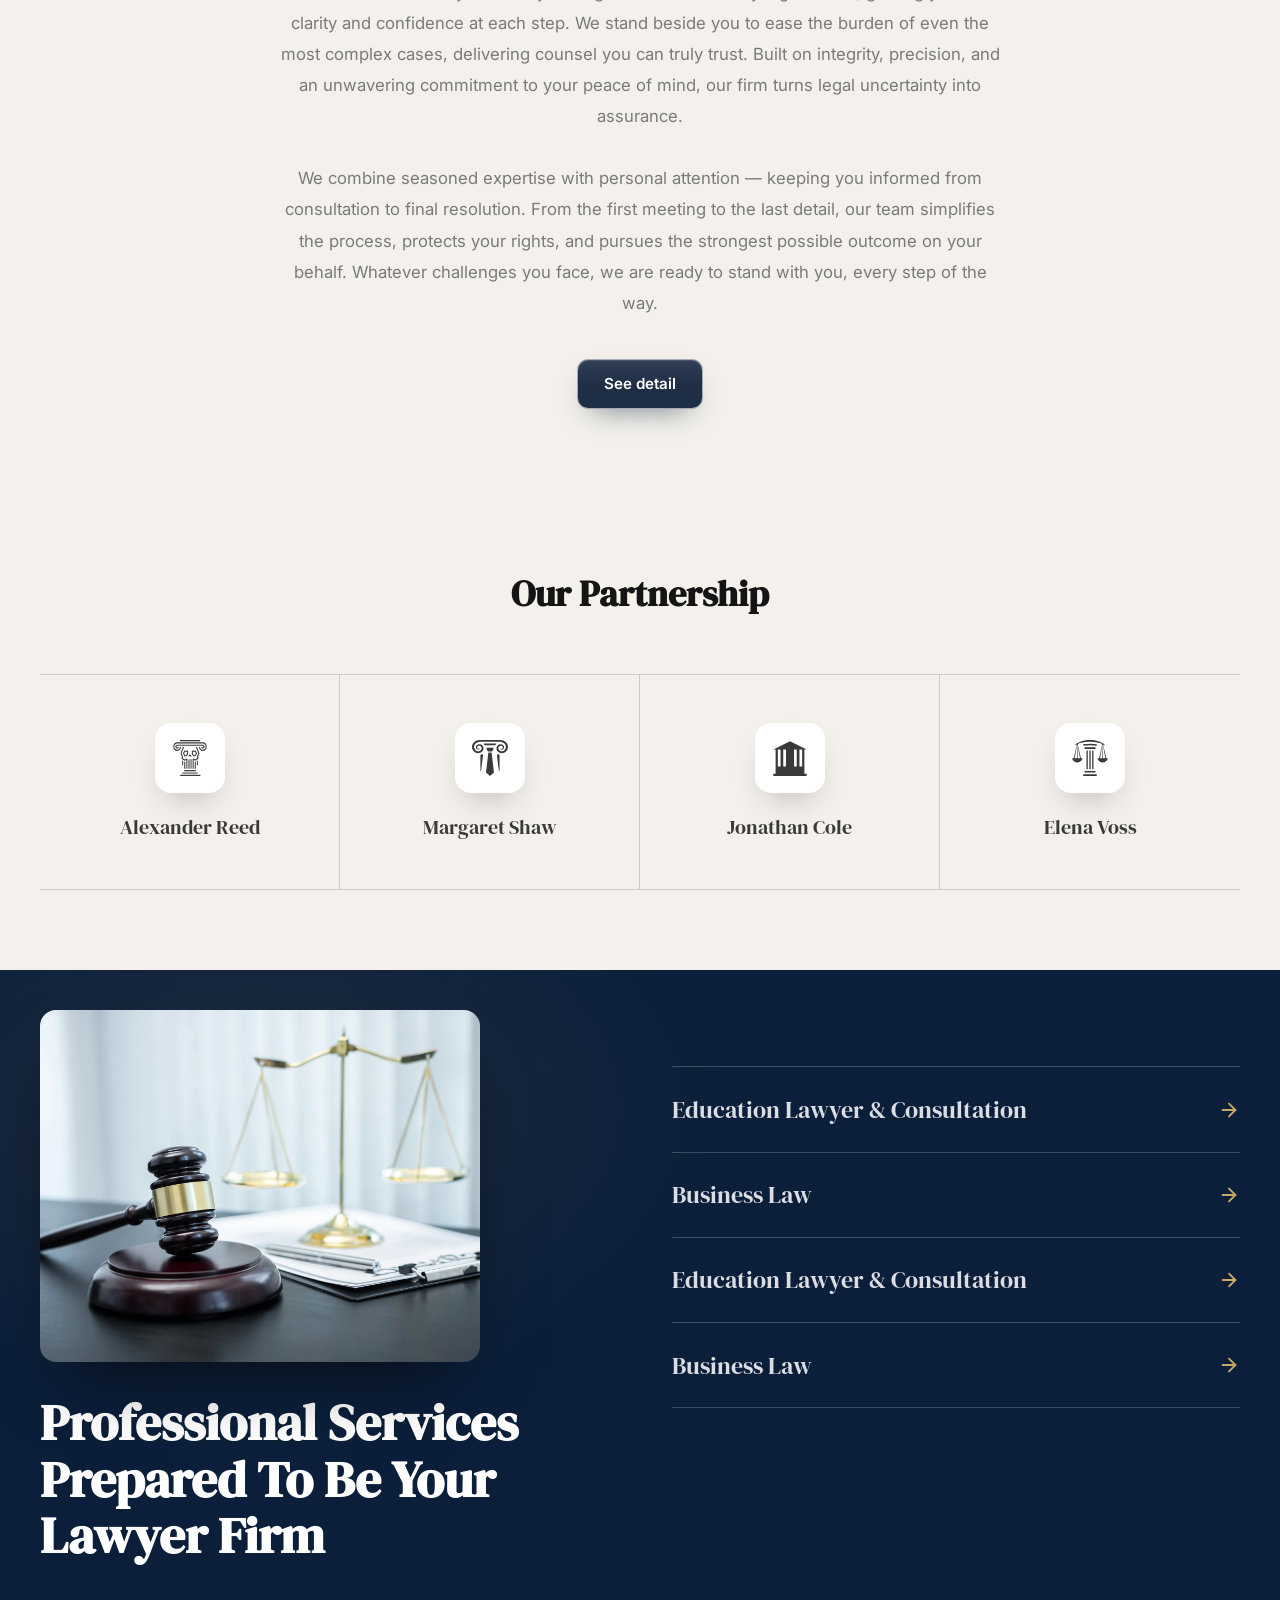
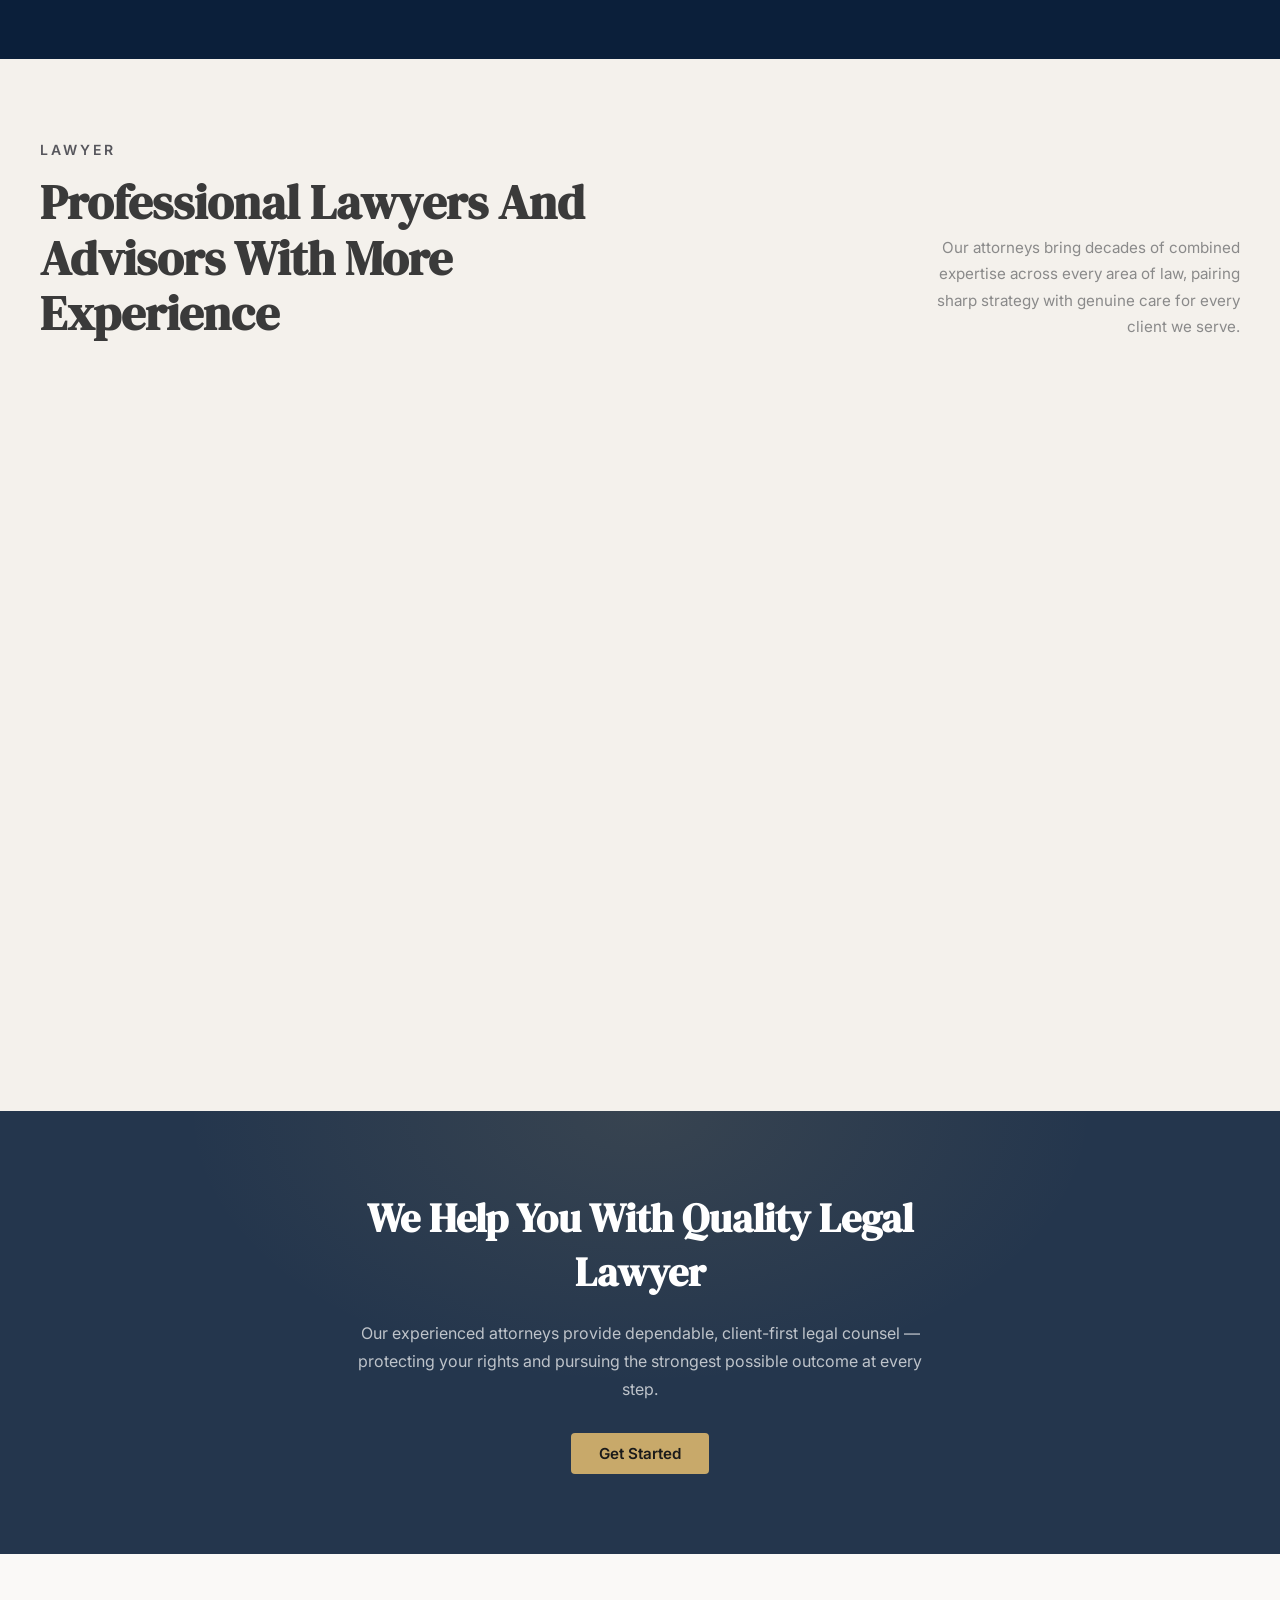
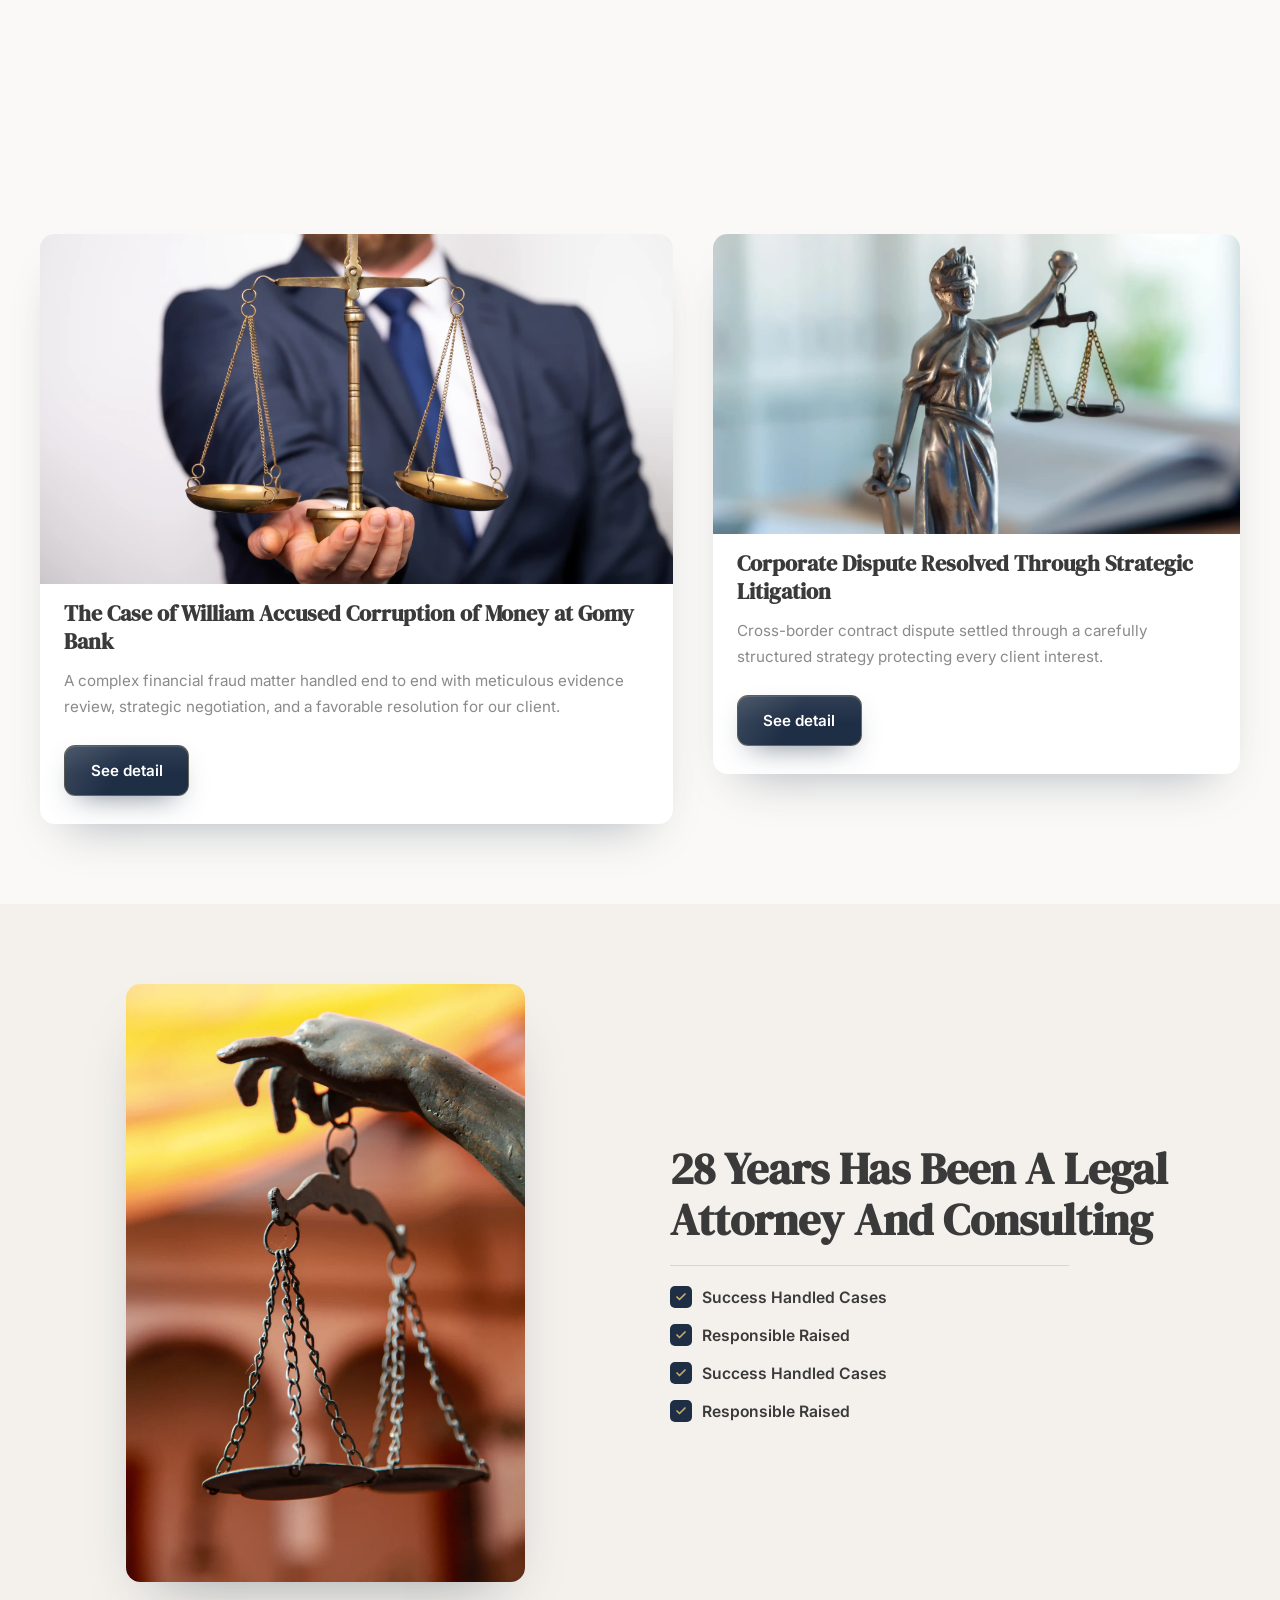
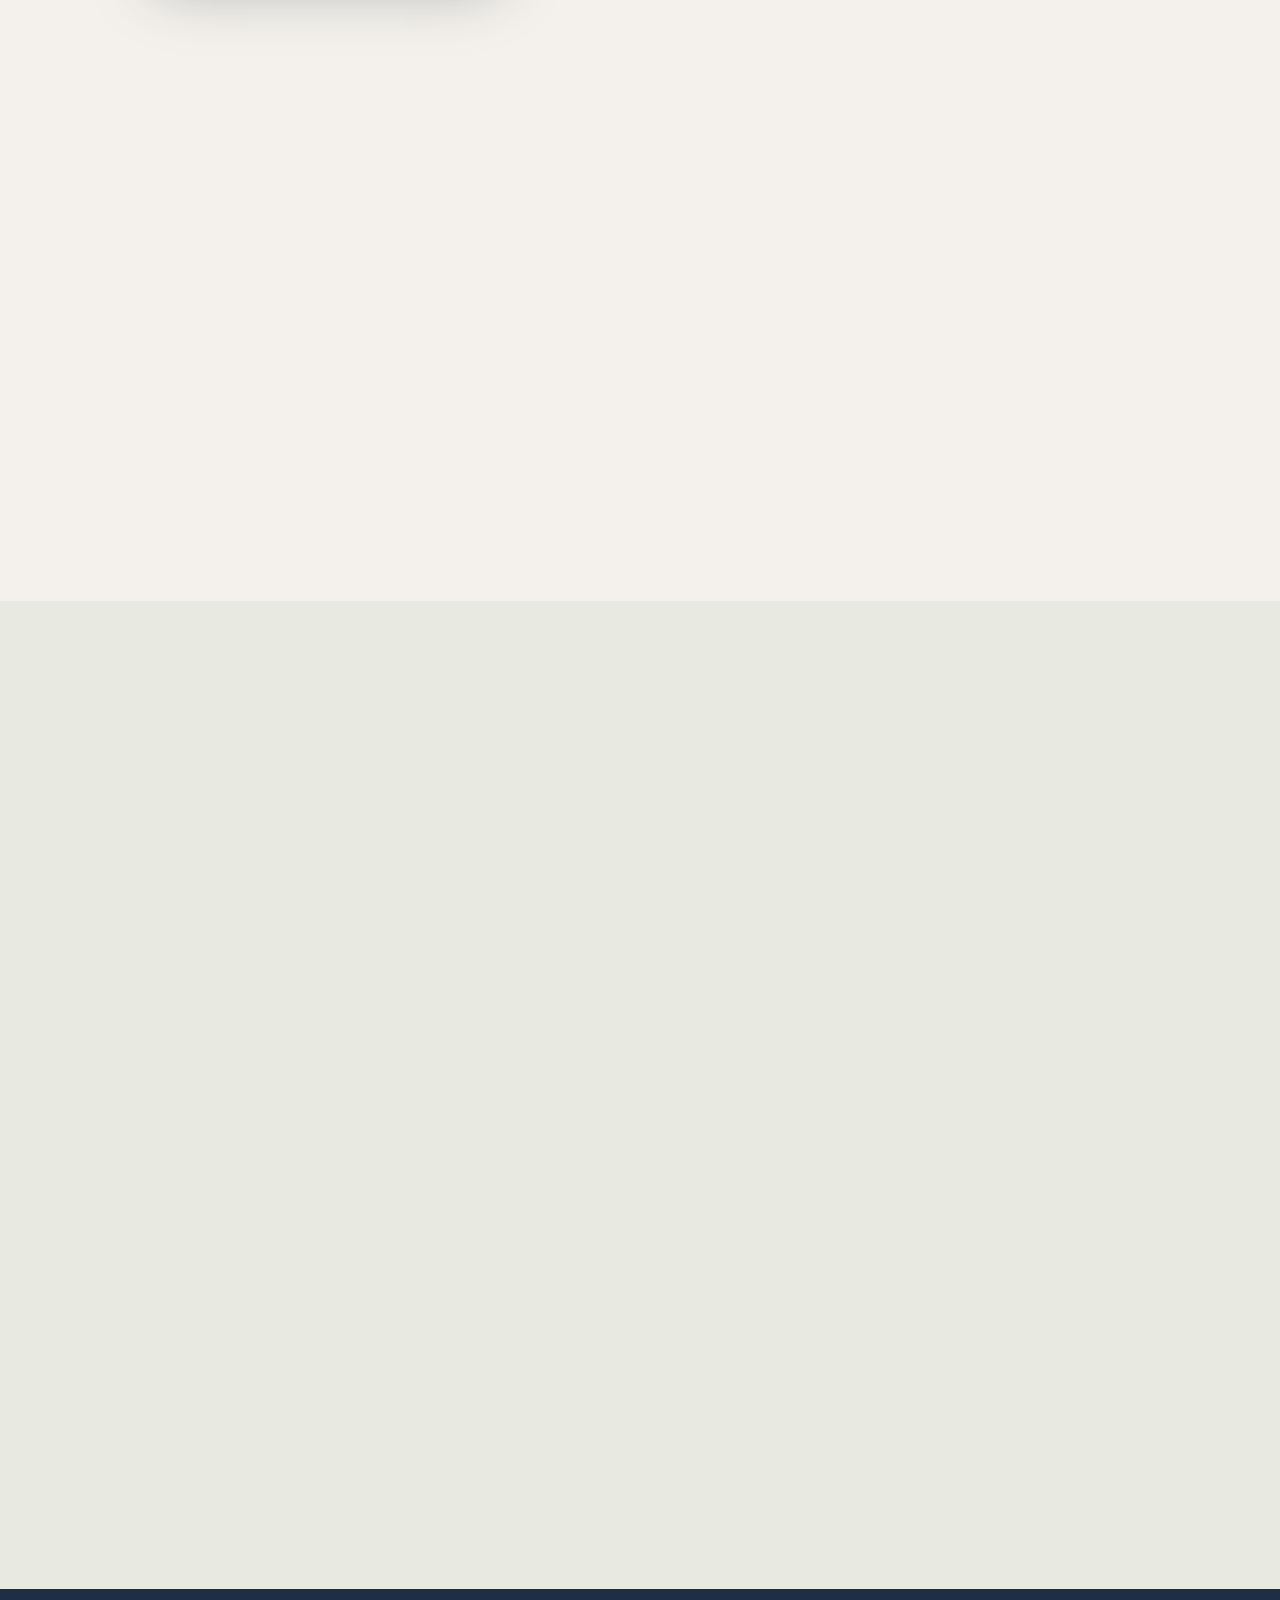
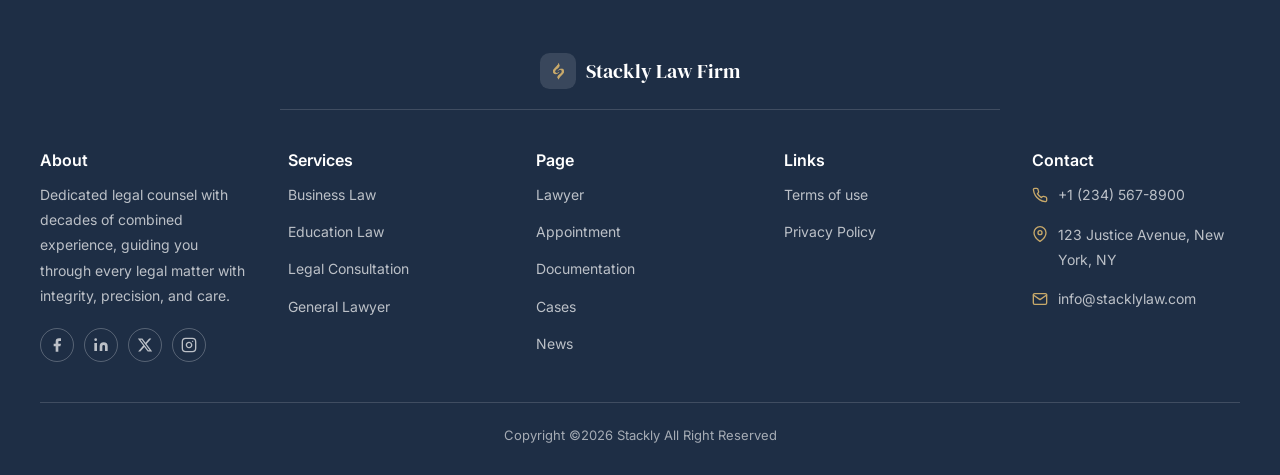
==== commit 71366a7d: "replace get consultation button" ====
--- a/index.html
+++ b/index.html
@@ -85,8 +85,8 @@
         </nav>
 
         <div class="fs-menu__bottom">
-          <a href="contact.html" class="fs-menu__cta">
-            <span class="fs-menu__cta-text">Get Consultation</span>
+          <a href="signup.html" class="fs-menu__cta">
+            <span class="fs-menu__cta-text">Sign Up</span>
             <svg viewBox="0 0 24 24" fill="none" stroke="currentColor" stroke-width="2" stroke-linecap="round" stroke-linejoin="round" aria-hidden="true">
               <line x1="4" y1="12" x2="20" y2="12"/>
               <polyline points="13 5 20 12 13 19"/>
--- a/styles.css
+++ b/styles.css
@@ -291,7 +291,7 @@
 }
 
 .brand-text-light {
-  font-weight: 400;
+  font-weight: 600;
   color: var(--navy);
 }
 
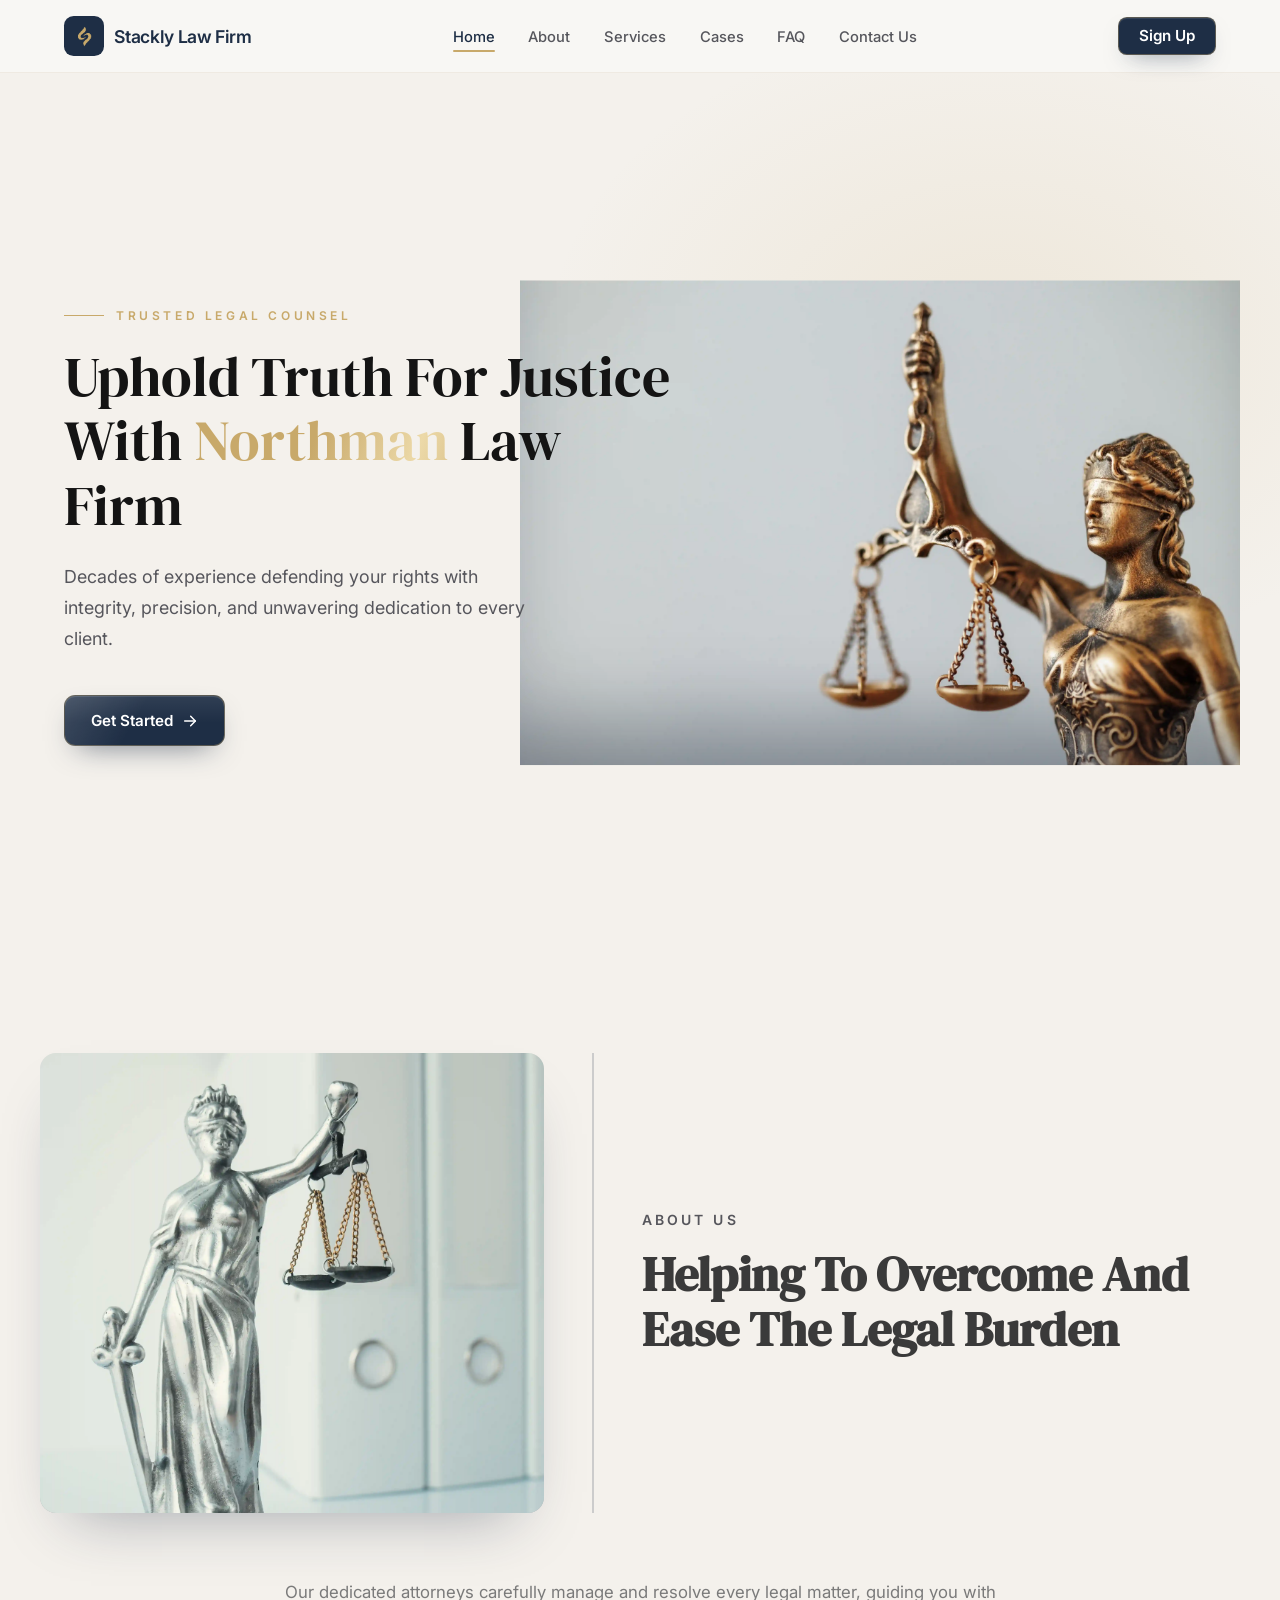
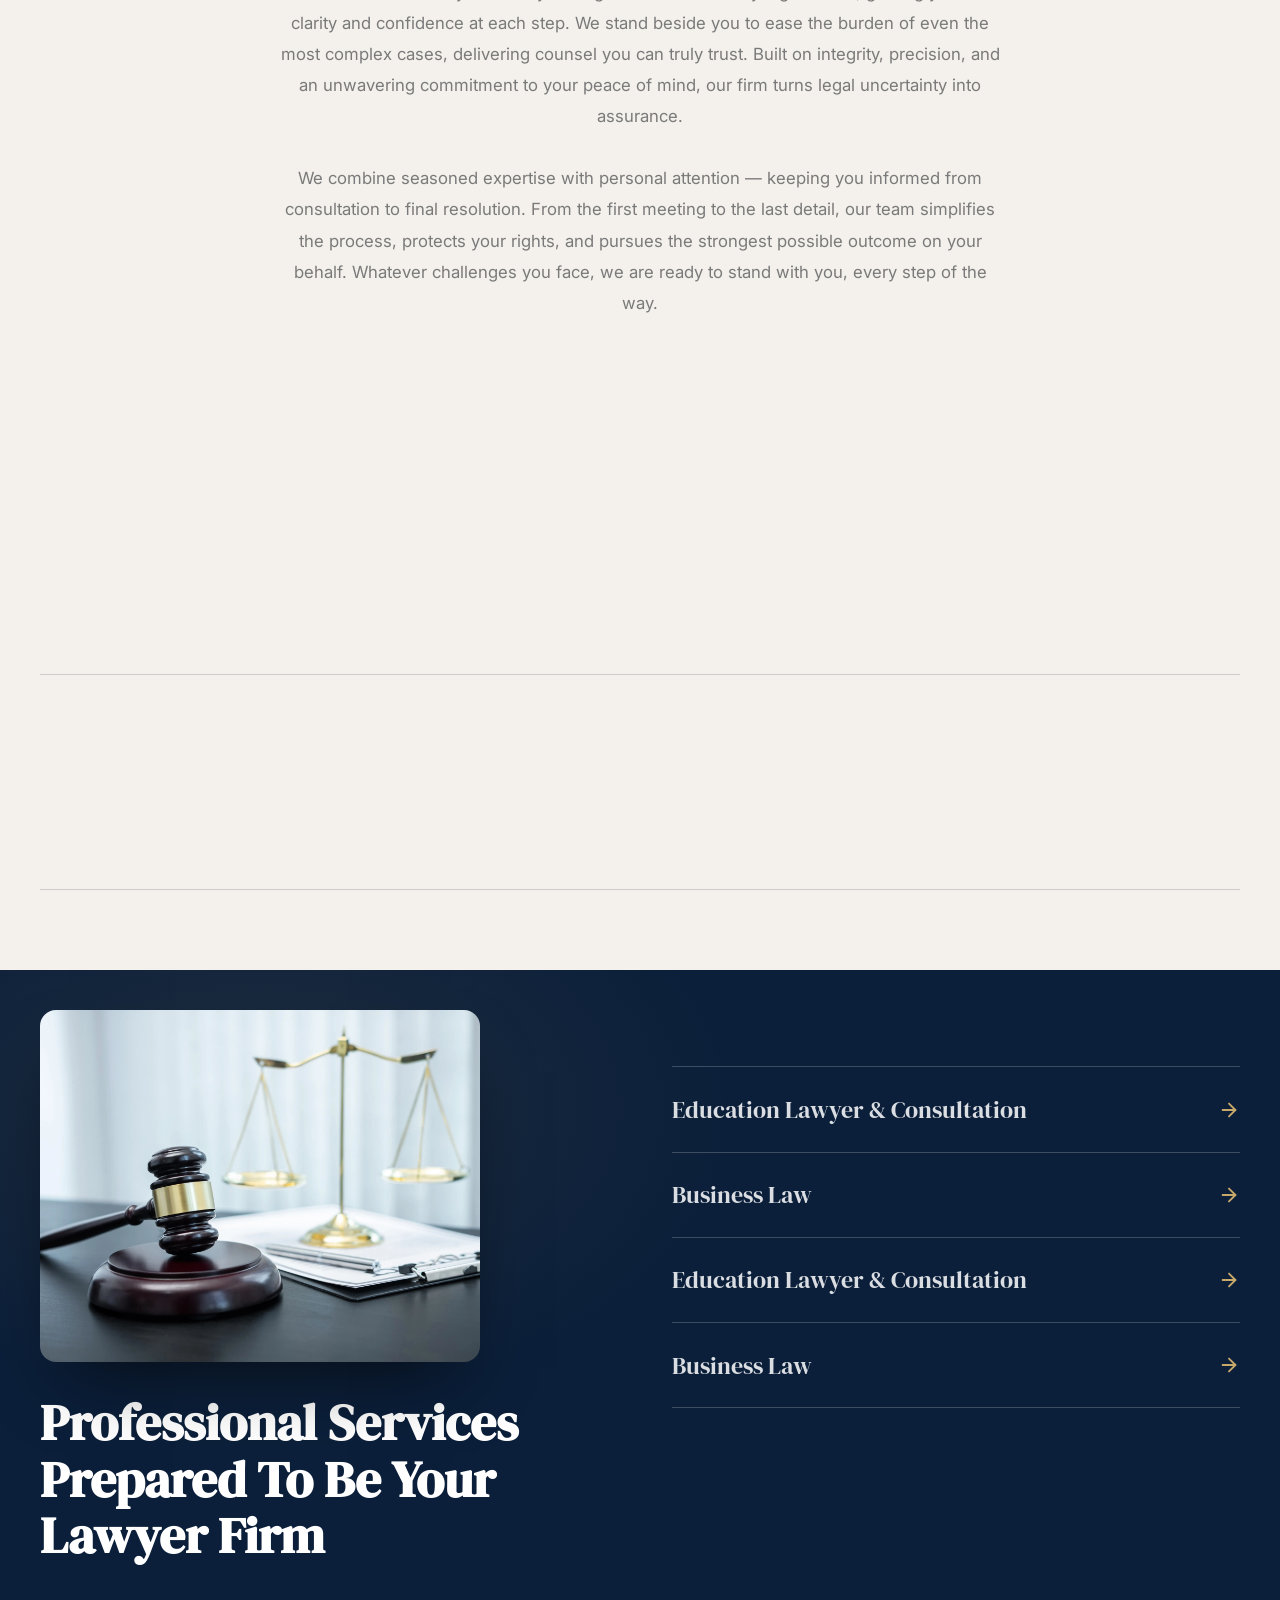
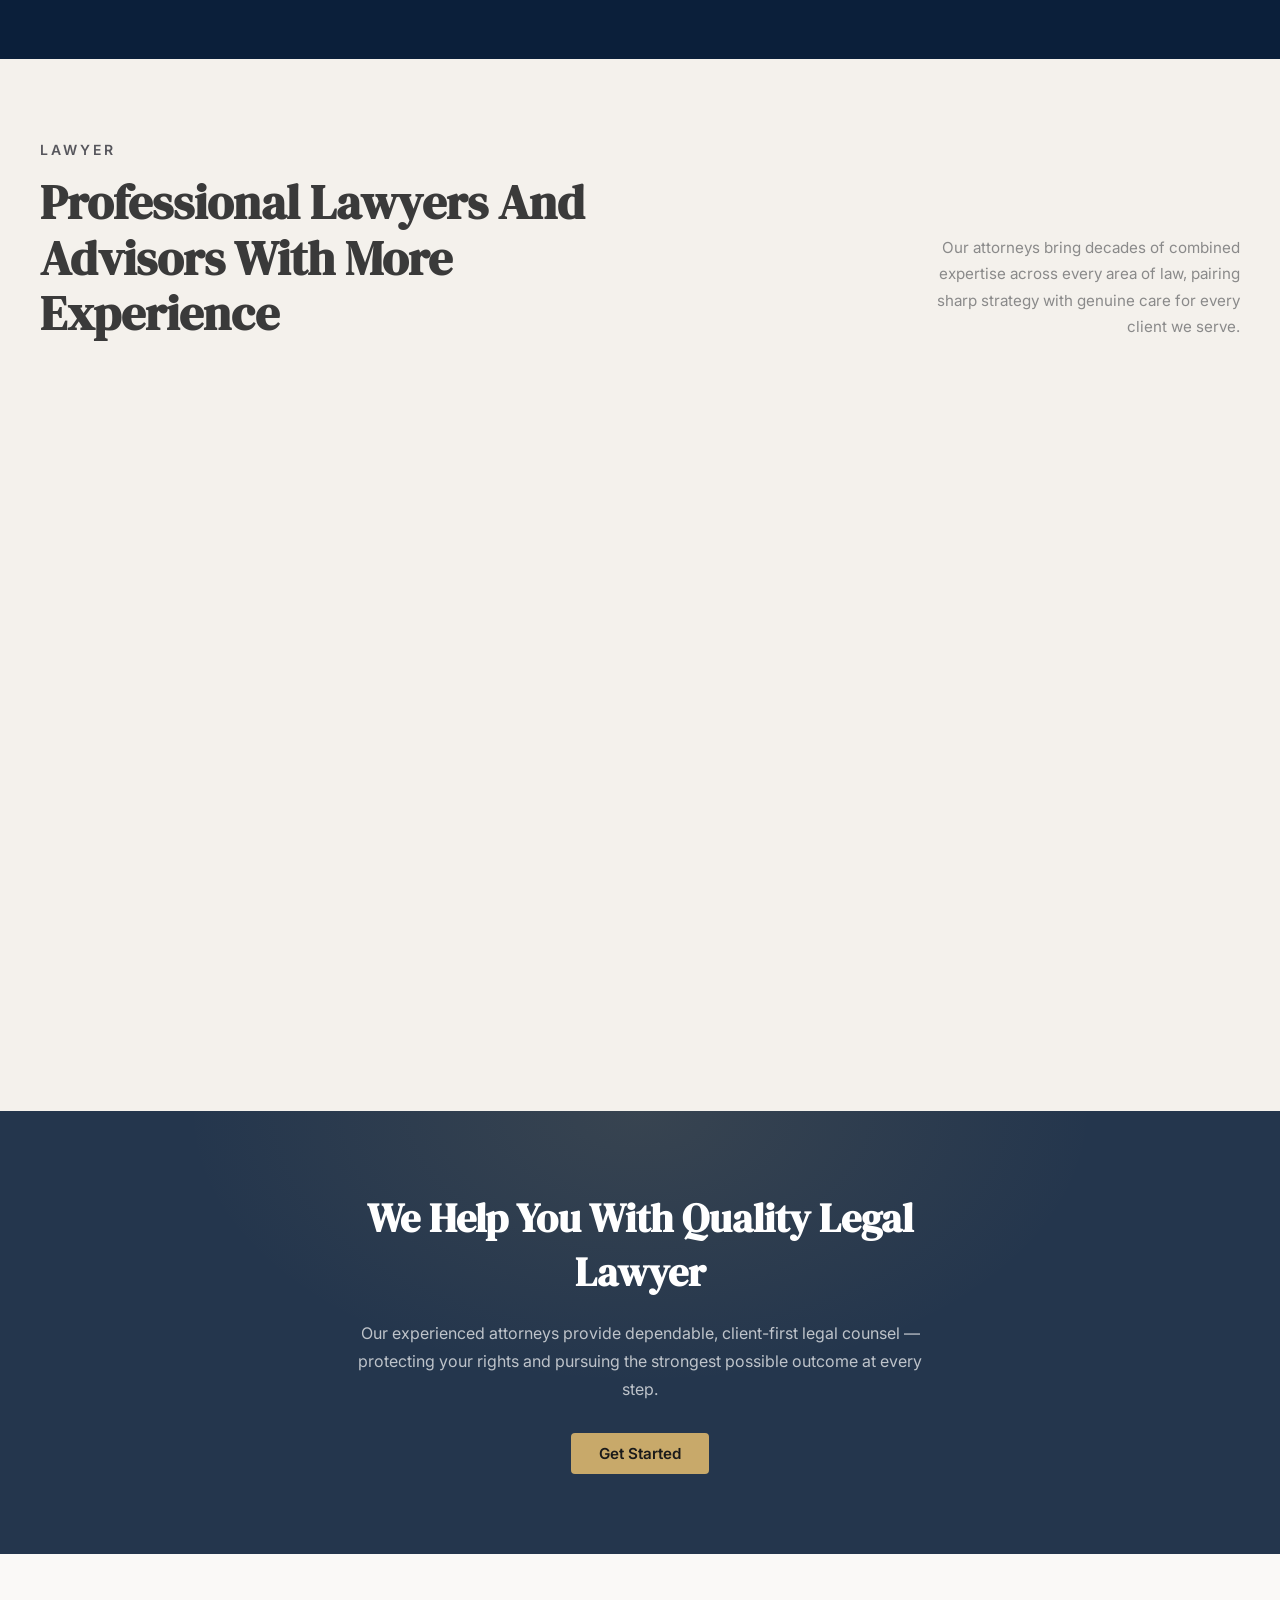
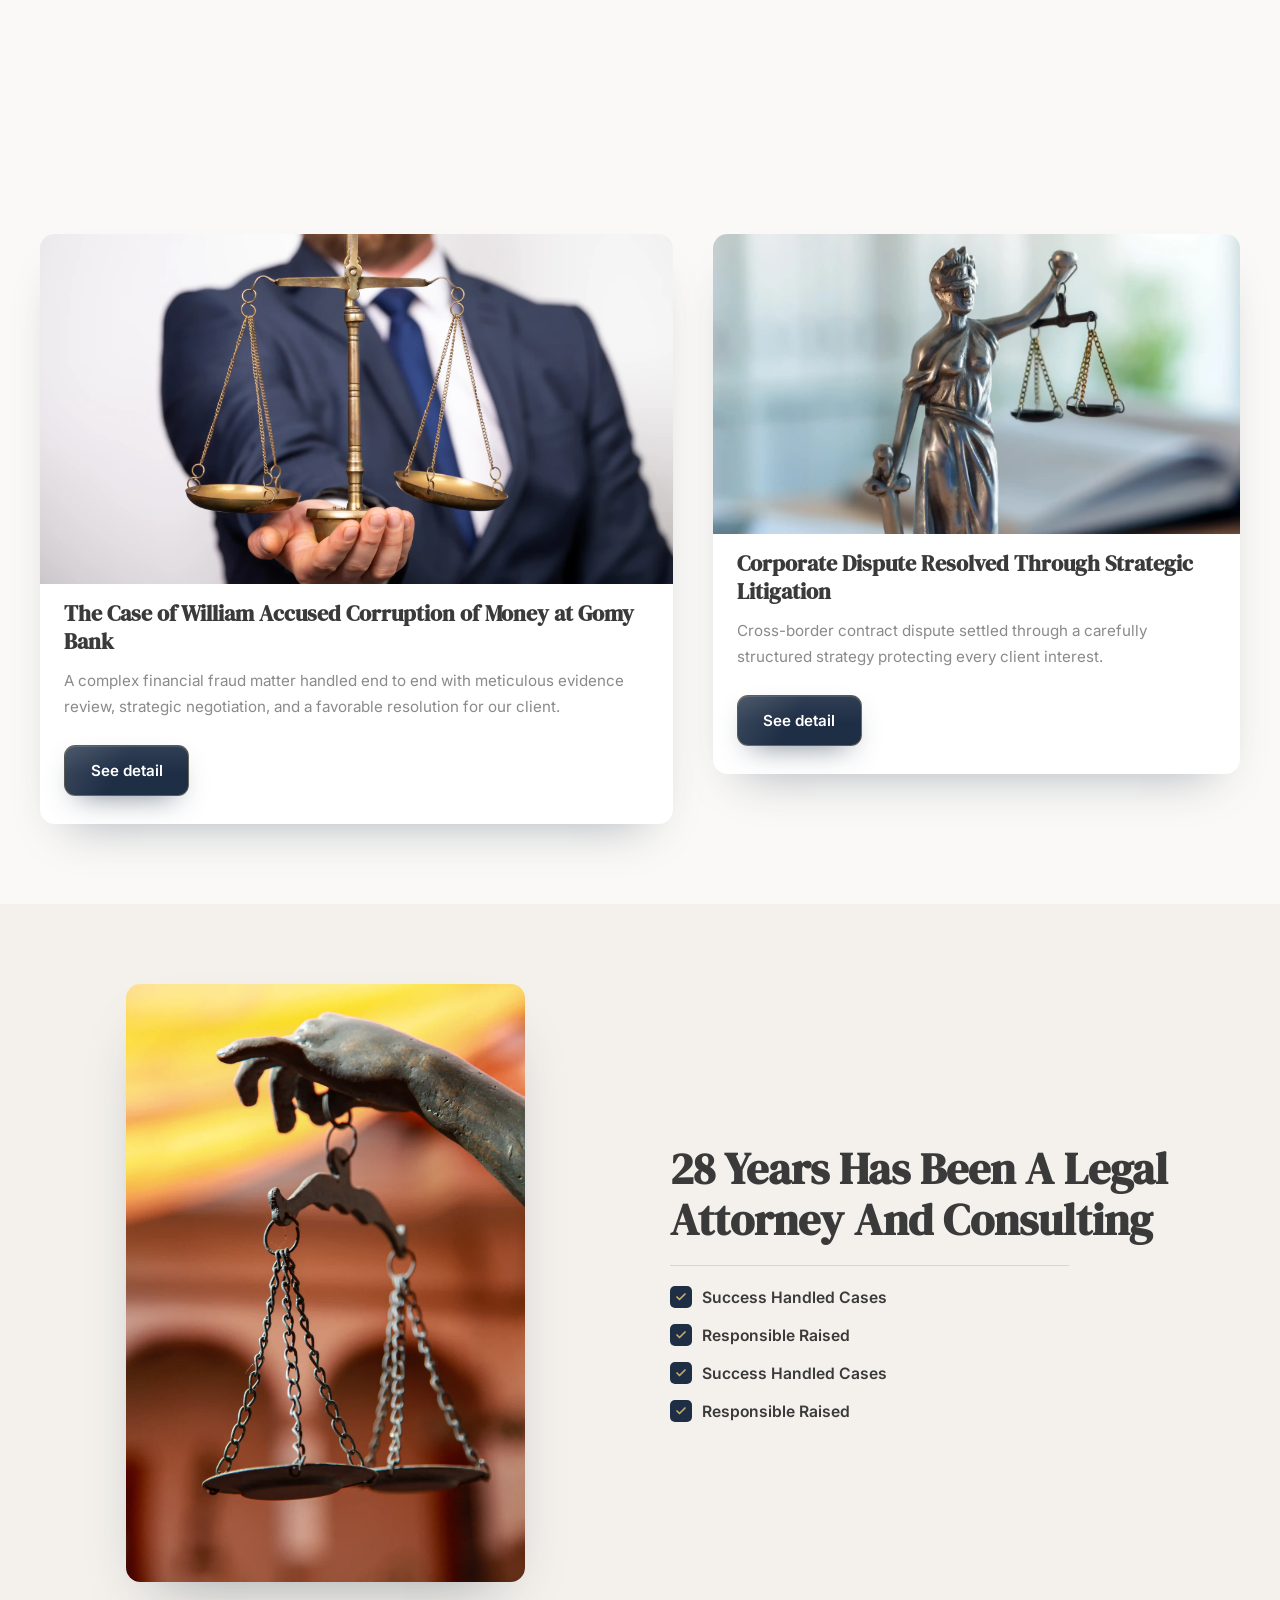
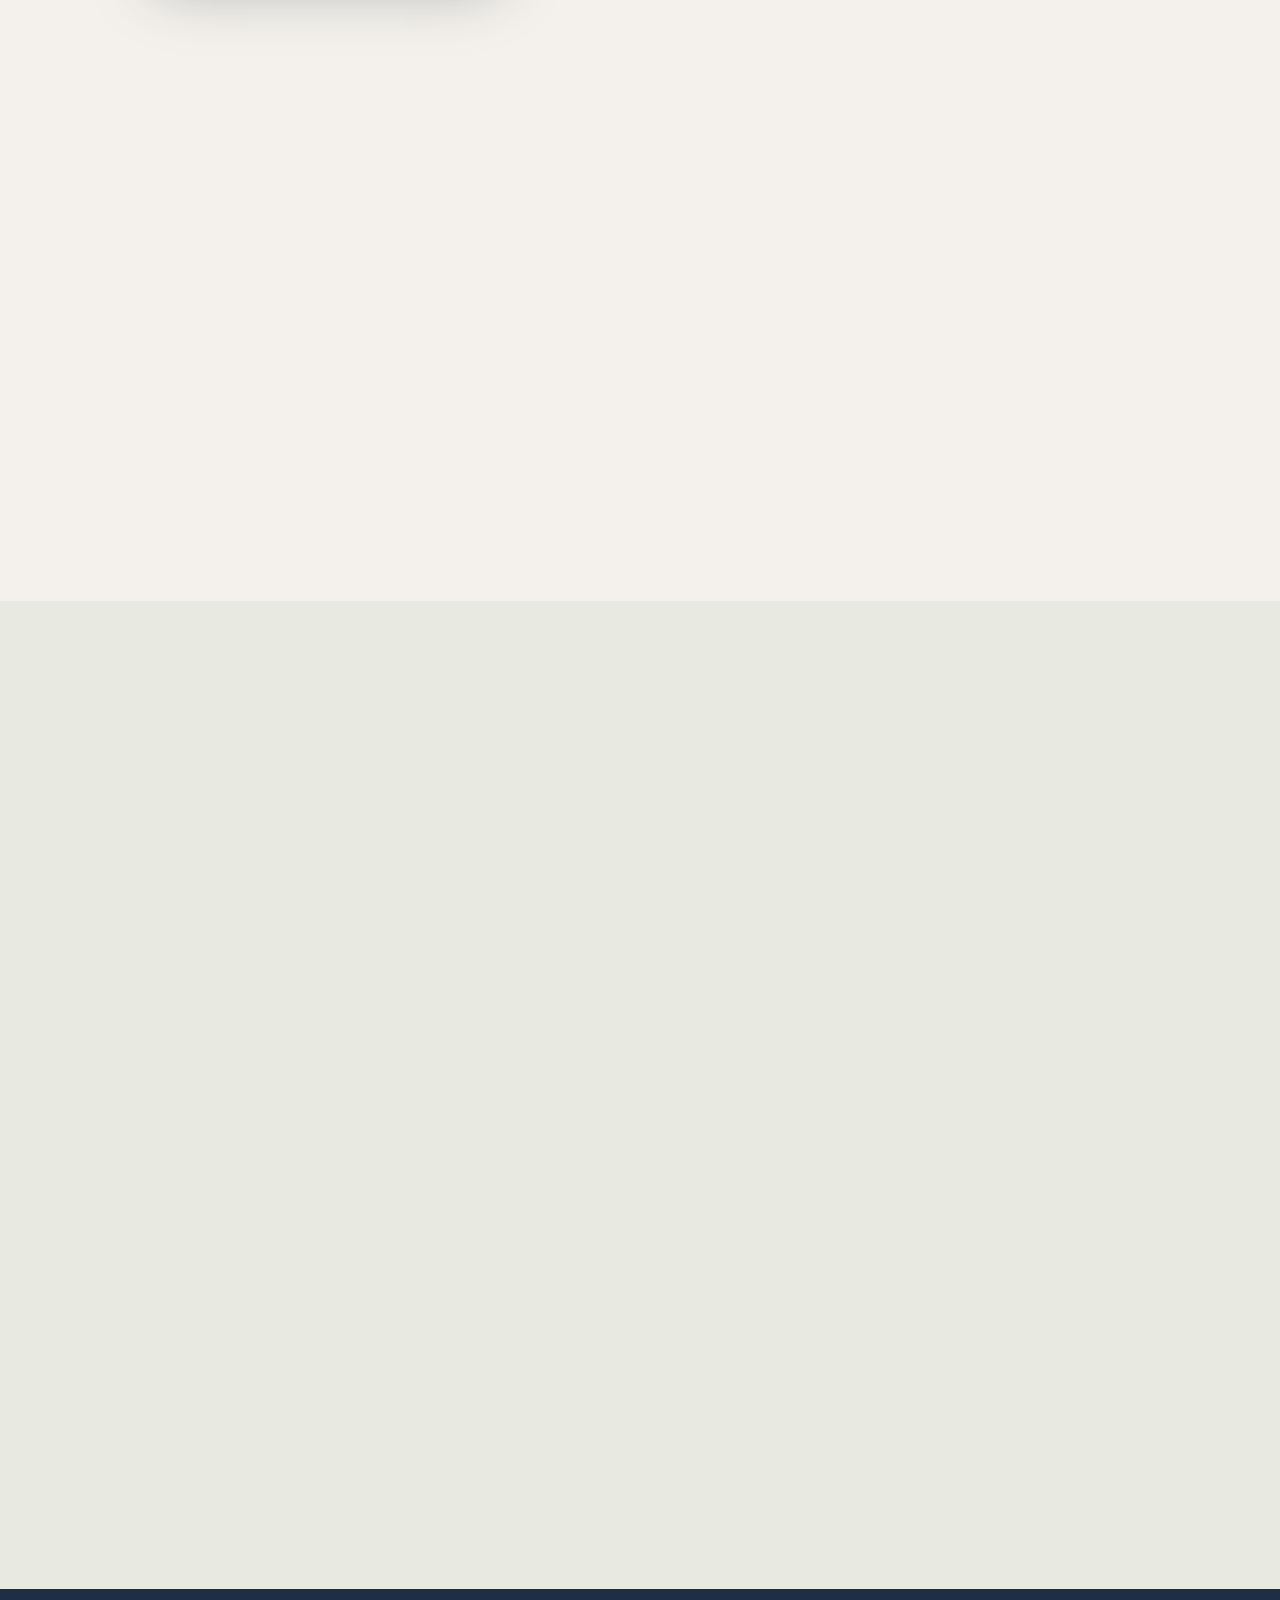
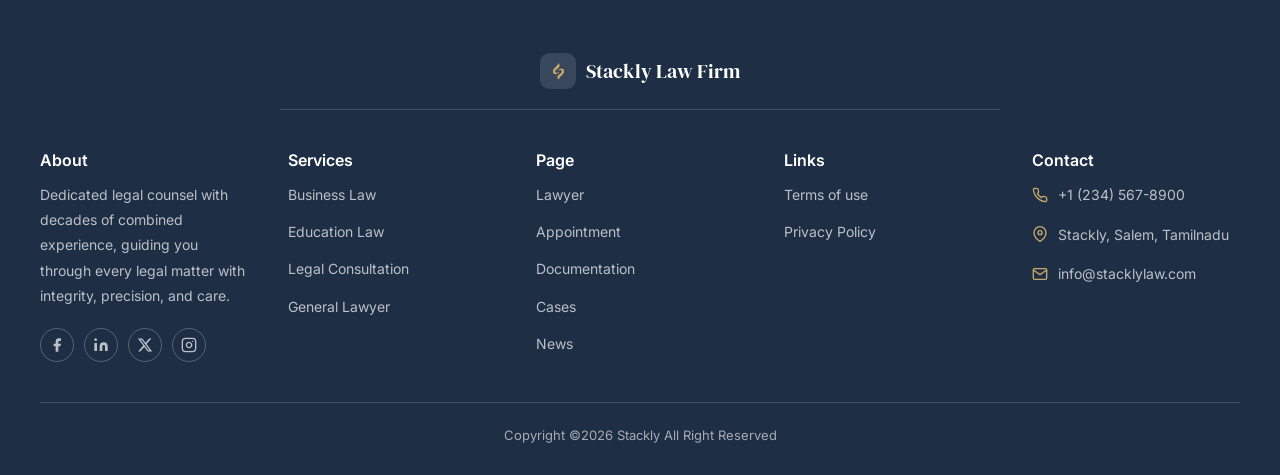
==== commit 9757b440: "Final Fix" ====
--- a/index.html
+++ b/index.html
@@ -779,7 +779,7 @@
                   <path d="M21 10c0 7-9 13-9 13s-9-6-9-13a9 9 0 0 1 18 0z" />
                   <circle cx="12" cy="10" r="3" />
                 </svg>
-                <a href="404.html" class="footer-link">123 Justice Avenue, New York, NY</a>
+                <a href="404.html" class="footer-link">Stackly, Salem, Tamilnadu</a>
               </li>
               <li class="footer-contact-item">
                 <svg viewBox="0 0 24 24" fill="none" stroke="currentColor" stroke-width="2" stroke-linecap="round" stroke-linejoin="round" aria-hidden="true">
--- a/styles.css
+++ b/styles.css
@@ -5838,7 +5838,6 @@
   background: #ffffff;
   padding: 30px 24px;
   width: 100%;
-  margin-top: 80px;
   border-top: 1px solid rgba(30, 46, 69, 0.12);
 }
 
@@ -5921,7 +5920,6 @@
 @media (max-width: 991px) {
   .contact-info-strip {
     padding: 30px 24px;
-    margin-top: 60px;
   }
 
   .contact-info-strip-grid {
@@ -5950,7 +5948,6 @@
 @media (max-width: 640px) {
   .contact-info-strip {
     padding: 30px 20px;
-    margin-top: 48px;
   }
 
   .contact-info-strip-grid {
